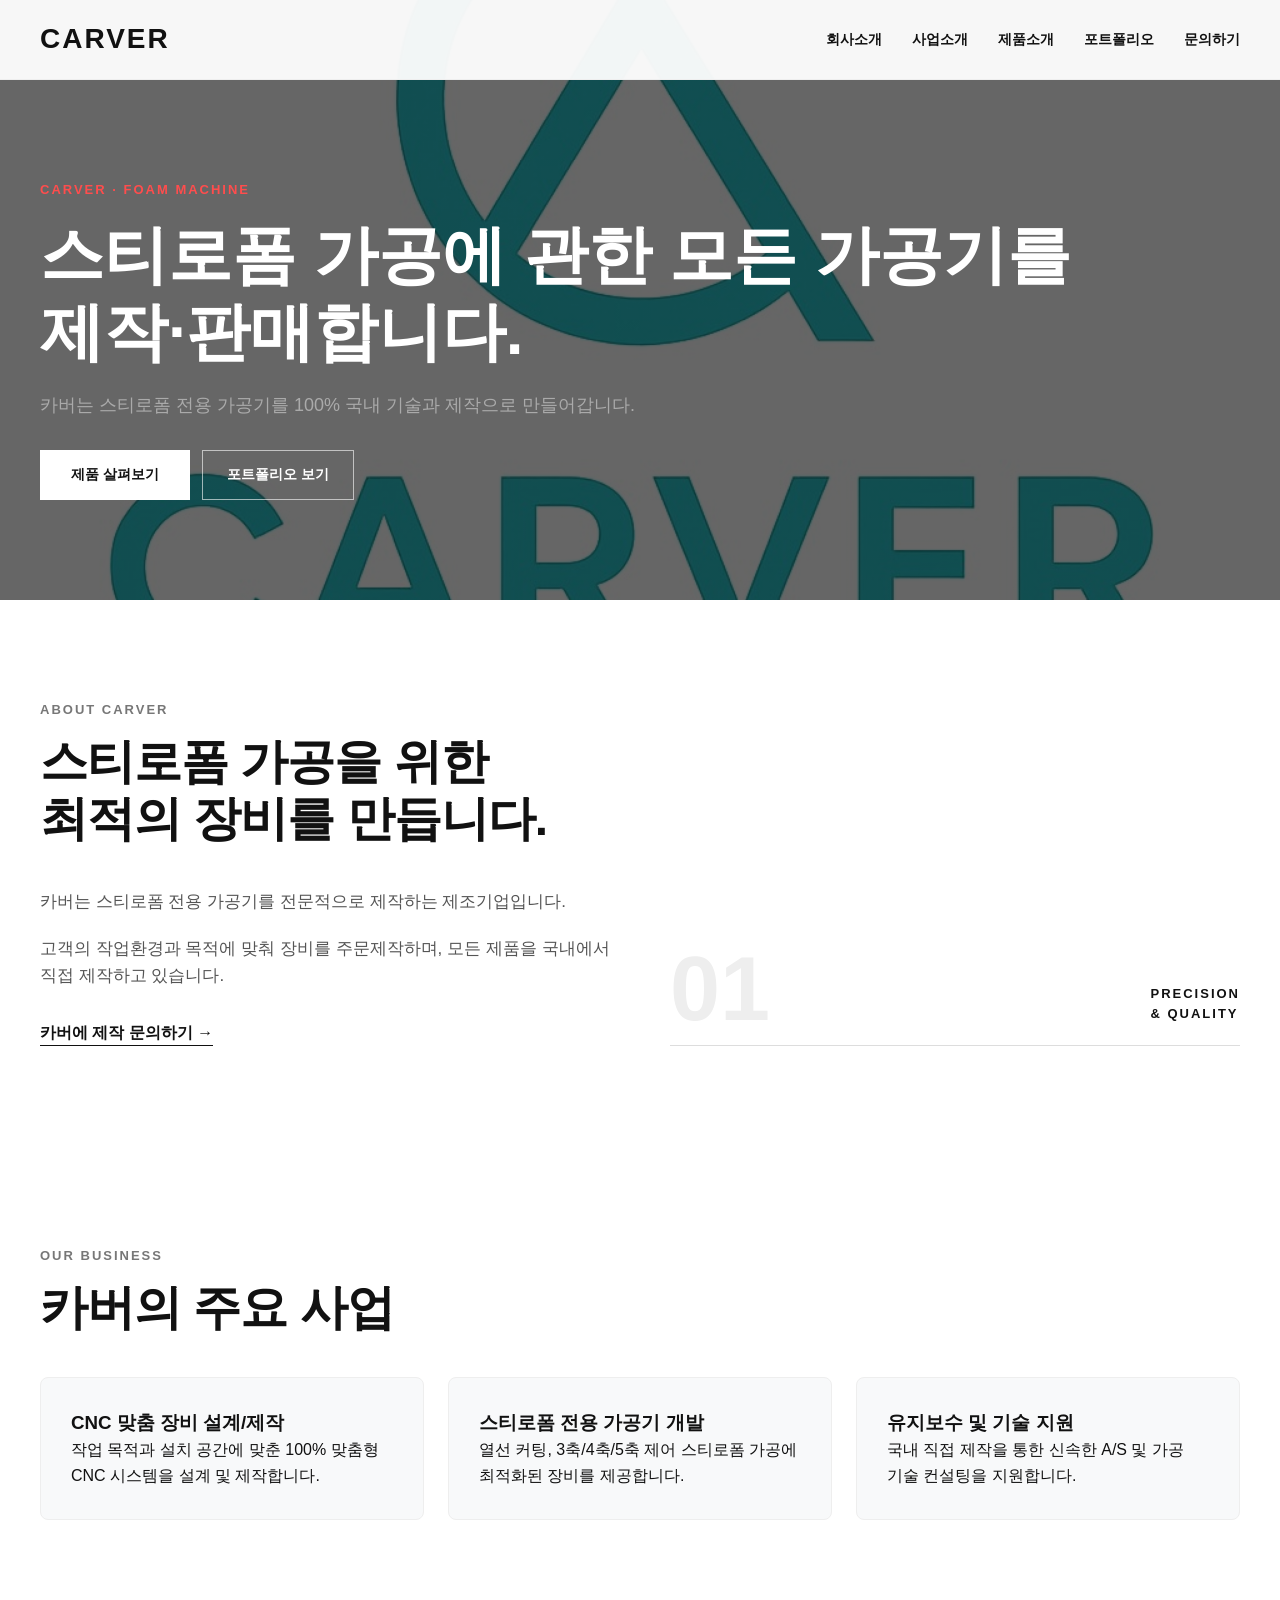
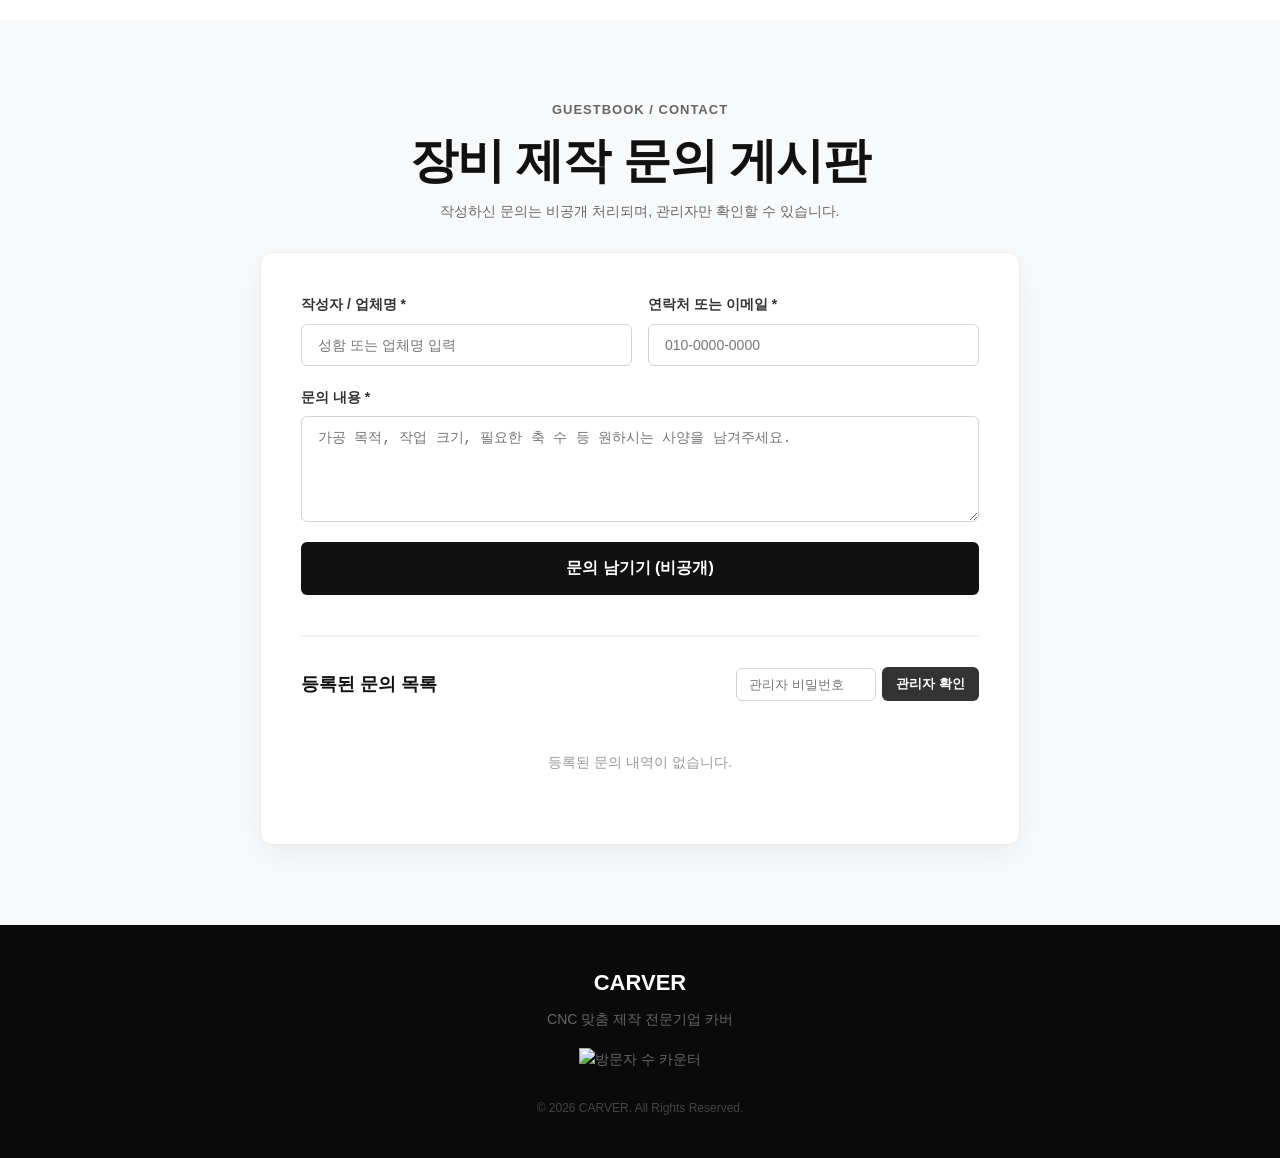
==== index.html @ 50e0c02b "Add visitor counter to footer Added a visitor counter to the footer section." ====
<!DOCTYPE html>
<html lang="ko">
<head>
    <meta charset="UTF-8">
    <meta name="viewport" content="width=device-width, initial-scale=1.0">
    <title>카버 | CNC 맞춤기계 제작 전문기업</title>
    <meta name="description" content="카버는 정밀 CNC 가공과 맞춤 제작을 전문으로 하는 기업입니다.">
    <link rel="stylesheet" href="css/style.css">
    <style>
        /* 추가 반응형 및 커스텀 스타일 */
        .service-grid {
            display: grid;
            grid-template-columns: repeat(3, 1fr);
            gap: 24px;
        }
        .service-card {
            background: #f8f9fa;
            padding: 30px;
            border-radius: 8px;
            border: 1px solid #eee;
        }
        .hero {
            background-image: linear-gradient(rgba(0,0,0,0.6), rgba(0,0,0,0.6)), url('images/hero.jpg');
            background-size: cover;
            background-position: center;
        }

        /* 문의 게시판 및 모바일 전용 반응형 스타일 */
        .contact-section-custom {
            background-color: #f8f9fa !important;
            padding: 80px 20px !important;
        }
        .contact-card {
            max-width: 760px !important;
            margin: 0 auto !important;
            background: #ffffff !important;
            border-radius: 12px !important;
            padding: 40px !important;
            box-shadow: 0 10px 30px rgba(0, 0, 0, 0.05) !important;
            border: 1px solid #e9ecef !important;
            box-sizing: border-box !important;
        }
        .form-row {
            display: flex !important;
            gap: 16px !important;
            margin-bottom: 20px !important;
        }
        .form-col {
            flex: 1 !important;
            display: flex !important;
            flex-direction: column !important;
        }
        .form-col-full {
            margin-bottom: 20px !important;
            display: flex !important;
            flex-direction: column !important;
        }
        .form-label-custom {
            font-size: 14px !important;
            font-weight: 600 !important;
            color: #333 !important;
            margin-bottom: 8px !important;
            display: block !important;
            text-align: left !important;
        }
        .input-custom, .textarea-custom {
            width: 100% !important;
            padding: 12px 16px !important;
            border: 1px solid #ced4da !important;
            border-radius: 6px !important;
            font-size: 14px !important;
            box-sizing: border-box !important;
            outline: none !important;
            transition: border-color 0.2s, box-shadow 0.2s !important;
            background-color: #fff !important;
            color: #333 !important;
            -webkit-appearance: none;
        }
        .input-custom:focus, .textarea-custom:focus {
            border-color: #111 !important;
            box-shadow: 0 0 0 3px rgba(0,0,0,0.05) !important;
        }
        .btn-submit-custom {
            width: 100% !important;
            padding: 16px !important;
            background-color: #111111 !important;
            color: #ffffff !important;
            border: none !important;
            border-radius: 6px !important;
            font-size: 16px !important;
            font-weight: 700 !important;
            cursor: pointer !important;
            transition: background-color 0.2s !important;
        }
        .btn-submit-custom:hover {
            background-color: #ff4d4d !important;
        }
        .memo-divider {
            margin: 40px 0 30px 0 !important;
            border: 0 !important;
            border-top: 2px solid #f1f3f5 !important;
        }
        .admin-header-custom {
            display: flex !important;
            justify-content: space-between !important;
            align-items: center !important;
            margin-bottom: 20px !important;
            flex-wrap: wrap !important;
            gap: 12px !important;
        }
        .admin-header-custom h3 {
            margin: 0 !important;
            font-size: 18px !important;
            font-weight: 700 !important;
            color: #111 !important;
        }

        /* 📱 모바일 디바이스(768px 이하) 대응 스타일 */
        @media (max-width: 768px) {
            .menu-button {
                display: block !important;
                background: none;
                border: none;
                font-size: 24px;
                cursor: pointer;
            }
            .nav {
                display: none;
                position: absolute;
                top: 80px;
                left: 0;
                width: 100%;
                background: #fff;
                flex-direction: column;
                padding: 20px;
                box-shadow: 0 10px 10px rgba(0,0,0,0.05);
                border-top: 1px solid #eee;
            }
            .nav.active {
                display: flex !important;
            }
            .service-grid {
                grid-template-columns: 1fr;
            }
            .contact-section-custom {
                padding: 50px 15px !important;
            }
            .contact-card {
                padding: 24px 16px !important;
                border-radius: 10px !important;
            }
            .form-row {
                flex-direction: column !important;
                gap: 16px !important;
                margin-bottom: 16px !important;
            }
            .admin-header-custom {
                flex-direction: column !important;
                align-items: flex-start !important;
            }
            .admin-header-custom #adminAuthArea {
                width: 100% !important;
                justify-content: space-between !important;
            }
            .admin-header-custom #adminAuthArea input {
                flex: 1 !important;
            }
            .section-title h2 {
                font-size: 26px !important;
            }
        }
    </style>
</head>
<body>

    <!-- HEADER -->
    <header class="header">
        <div class="container header-inner">
            <a href="index.html" class="logo">CARVER</a>
            <nav class="nav" id="mainNav">
                <a href="index.html#about">회사소개</a>
                <a href="index.html#service">사업소개</a>
                <a href="product.html">제품소개</a>
                <a href="portfolio.html">포트폴리오</a>
                <a href="index.html#contact">문의하기</a>
            </nav>
            <button type="button" class="menu-button" id="menuToggle" aria-label="메뉴 열기">☰</button>
        </div>
    </header>

    <main>
        <!-- HERO -->
        <section class="hero">
            <div class="container hero-content">
                <p class="hero-label">CARVER · FOAM MACHINE</p>
                <h1>스티로폼 가공에 관한 모든 가공기를<br>제작·판매합니다.</h1>
                <p class="hero-description">카버는 스티로폼 전용 가공기를 100% 국내 기술과 제작으로 만들어갑니다.</p>
                <div class="hero-buttons">
                    <a href="product.html" class="button button-white">제품 살펴보기</a>
                    <a href="portfolio.html" class="button button-outline">포트폴리오 보기</a>
                </div>
            </div>
        </section>

        <!-- 1. 회사소개 (ABOUT) -->
        <section id="about" class="section about">
            <div class="container">
                <div class="section-title">
                    <p class="section-label">ABOUT CARVER</p>
                    <h2>스티로폼 가공을 위한<br>최적의 장비를 만듭니다.</h2>
                </div>
                <div class="about-content">
                    <div class="about-text">
                        <p>카버는 스티로폼 전용 가공기를 전문적으로 제작하는 제조기업입니다.</p>
                        <p>고객의 작업환경과 목적에 맞춰 장비를 주문제작하며, 모든 제품을 국내에서 직접 제작하고 있습니다.</p>
                        <a href="#contact" class="text-link">카버에 제작 문의하기 →</a>
                    </div>
                    <div class="about-number">
                        <strong>01</strong>
                        <span>PRECISION<br>& QUALITY</span>
                    </div>
                </div>
            </div>
        </section>

        <!-- 2. 사업소개 (SERVICE) -->
        <section id="service" class="section service">
            <div class="container">
                <div class="section-title">
                    <p class="section-label">OUR BUSINESS</p>
                    <h2>카버의 주요 사업</h2>
                </div>
                <div class="service-grid">
                    <div class="service-card">
                        <h3>CNC 맞춤 장비 설계/제작</h3>
                        <p>작업 목적과 설치 공간에 맞춘 100% 맞춤형 CNC 시스템을 설계 및 제작합니다.</p>
                    </div>
                    <div class="service-card">
                        <h3>스티로폼 전용 가공기 개발</h3>
                        <p>열선 커팅, 3축/4축/5축 제어 스티로폼 가공에 최적화된 장비를 제공합니다.</p>
                    </div>
                    <div class="service-card">
                        <h3>유지보수 및 기술 지원</h3>
                        <p>국내 직접 제작을 통한 신속한 A/S 및 가공 기술 컨설팅을 지원합니다.</p>
                    </div>
                </div>
            </div>
        </section>

        <!-- CONTACT -->
        <section id="contact" class="contact-section-custom">
            <div class="container">
                <div class="section-title" style="text-align: center; margin-bottom: 30px;">
                    <p class="section-label" style="color: #666666 !important; font-weight: 700; letter-spacing: 1px;">GUESTBOOK / CONTACT</p>
                    <h2 style="font-weight: bold; margin-top: 8px;">장비 제작 문의 게시판</h2>
                    <p style="margin-top: 10px; color: #666; font-size: 14px;">작성하신 문의는 비공개 처리되며, 관리자만 확인할 수 있습니다.</p>
                </div>

                <div class="contact-card">
                    <!-- 문의 작성 폼 -->
                    <form id="memoForm">
                        <div class="form-row">
                            <div class="form-col">
                                <label for="writer" class="form-label-custom">작성자 / 업체명 *</label>
                                <input type="text" id="writer" class="input-custom" placeholder="성함 또는 업체명 입력" required>
                            </div>
                            <div class="form-col">
                                <label for="contactInfo" class="form-label-custom">연락처 또는 이메일 *</label>
                                <input type="text" id="contactInfo" class="input-custom" placeholder="010-0000-0000" required>
                            </div>
                        </div>

                        <div class="form-col-full">
                            <label for="memoContent" class="form-label-custom">문의 내용 *</label>
                            <textarea id="memoContent" class="textarea-custom" rows="5" placeholder="가공 목적, 작업 크기, 필요한 축 수 등 원하시는 사양을 남겨주세요." required></textarea>
                        </div>

                        <button type="submit" class="btn-submit-custom">문의 남기기 (비공개)</button>
                    </form>

                    <hr class="memo-divider">

                    <!-- 문의 목록 및 관리자 인증 영역 -->
                    <div class="memo-list-wrapper">
                        <div class="admin-header-custom">
                            <h3>등록된 문의 목록</h3>
                            <div id="adminAuthArea" style="display: flex; gap: 6px; align-items: center;">
                                <input type="password" id="adminPwInput" class="input-custom" placeholder="관리자 비밀번호" style="width: 140px !important; padding: 8px 12px !important; font-size: 13px !important;">
                                <button type="button" onclick="checkAdmin()" style="padding: 8px 14px; font-size: 13px; font-weight: 600; cursor: pointer; background: #333; color: #fff; border: none; border-radius: 6px; white-space: nowrap;">관리자 확인</button>
                            </div>
                        </div>

                        <div id="memoList">
                            <!-- 비공개 글 목록 들어가는 곳 -->
                        </div>
                    </div>
                </div>
            </div>
        </section>
    </main>

    <!-- FOOTER -->
    <footer class="footer">
        <div class="container">
            <div class="footer-logo">CARVER</div>
            <p>CNC 맞춤 제작 전문기업 카버</p>

            <!-- 📊 방문자 수 카운터 추가 영역 -->
            <div style="margin: 18px 0 12px; display: inline-flex; align-items: center; justify-content: center;">
                <img src="https://hits.seeyoufarm.com/api/count/incr/badge.svg?url=https%3A%2F%2Fyour-domain.com&count_bg=%23ff4d4d&title_bg=%23222222&icon=&icon_color=%23E7E7E7&title=VISITORS&edge_flat=true" alt="방문자 수 카운터" style="vertical-align: middle;">
            </div>

            <p class="copyright">© 2026 CARVER. All Rights Reserved.</p>
        </div>
    </footer>

    <!-- 자바스크립트 -->
    <script>
        document.addEventListener('DOMContentLoaded', function () {
            // 모바일 메뉴 토글
            const menuToggle = document.getElementById('menuToggle');
            const mainNav = document.getElementById('mainNav');
            
            if (menuToggle && mainNav) {
                menuToggle.addEventListener('click', function() {
                    mainNav.classList.toggle('active');
                });
            }

            // 비공개 메모장 스크립트
            const ADMIN_PASSWORD = "carver1234";
            let isAdmin = false;

            const memoForm = document.getElementById('memoForm');
            const memoList = document.getElementById('memoList');

            window.checkAdmin = function() {
                const inputPw = document.getElementById('adminPwInput').value;
                if (inputPw === ADMIN_PASSWORD) {
                    isAdmin = true;
                    alert('관리자로 인증되었습니다. 비공개 문의 내용을 확인하실 수 있습니다.');
                    document.getElementById('adminAuthArea').innerHTML = '<span style="color:#e63946; font-weight:bold; font-size:13px; background:#ffe3e3; padding:6px 12px; border-radius:20px;">● 관리자 로그인 중</span>';
                    loadMemos();
                } else {
                    alert('비밀번호가 일치하지 않습니다.');
                }
            };

            function loadMemos() {
                const memos = JSON.parse(localStorage.getItem('carverMemos')) || [];
                memoList.innerHTML = '';

                if (memos.length === 0) {
                    memoList.innerHTML = '<p style="text-align:center; color:#999; padding:30px 0; font-size:14px;">등록된 문의 내역이 없습니다.</p>';
                    return;
                }

                memos.forEach((memo, index) => {
                    const memoItem = document.createElement('div');
                    memoItem.style.cssText = "background: #f8f9fa; border: 1px solid #e9ecef; border-radius: 8px; padding: 16px; margin-bottom: 12px; position: relative; text-align: left;";

                    if (isAdmin) {
                        memoItem.innerHTML = `
                            <div style="display: flex; justify-content: space-between; align-items: center; margin-bottom: 8px;">
                                <strong style="font-size: 15px; color: #111;">${escapeHtml(memo.writer)}</strong>
                                <span style="font-size: 11px; color: #888;">${memo.date}</span>
                            </div>
                            <div style="font-size: 13px; color: #e63946; font-weight: 600; margin-bottom: 8px;">연락처/메일: ${escapeHtml(memo.contactInfo)}</div>
                            <div style="font-size: 14px; color: #333; line-height: 1.5; white-space: pre-line; background: #fff; padding: 10px; border-radius: 6px; border: 1px solid #eee;">${escapeHtml(memo.content)}</div>
                            <button onclick="deleteMemo(${index})" style="position: absolute; top: 14px; right: 14px; background: none; border: none; color: #aaa; font-size: 12px; cursor: pointer; text-decoration: underline;">삭제</button>
                        `;
                    } else {
                        memoItem.innerHTML = `
                            <div style="display: flex; justify-content: space-between; align-items: center;">
                                <strong style="font-size: 14px; color: #333;">${maskName(memo.writer)}</strong>
                                <span style="font-size: 11px; color: #aaa;">${memo.date}</span>
                            </div>
                            <div style="font-size: 13px; color: #888; margin-top: 6px;">
                                🔒 비공개 문의글입니다. (관리자만 내용 확인 가능)
                            </div>
                        `;
                    }
                    memoList.appendChild(memoItem);
                });
            }

            memoForm.addEventListener('submit', function (e) {
                e.preventDefault();

                const writer = document.getElementById('writer').value;
                const contactInfo = document.getElementById('contactInfo').value;
                const content = document.getElementById('memoContent').value;
                const date = new Date().toLocaleDateString('ko-KR', {
                    year: 'numeric',
                    month: '2-digit',
                    day: '2-digit',
                    hour: '2-digit',
                    minute: '2-digit'
                });

                const memos = JSON.parse(localStorage.getItem('carverMemos')) || [];
                memos.unshift({ writer, contactInfo, content, date });
                localStorage.setItem('carverMemos', JSON.stringify(memos));

                alert('문의가 접수되었습니다. 관리자 확인 후 빠른 시일 내에 연락드리겠습니다.');
                memoForm.reset();
                loadMemos();
            });

            window.deleteMemo = function (index) {
                if (confirm('이 문의글을 삭제하시겠습니까?')) {
                    const memos = JSON.parse(localStorage.getItem('carverMemos')) || [];
                    memos.splice(index, 1);
                    localStorage.setItem('carverMemos', JSON.stringify(memos));
                    loadMemos();
                }
            };

            function maskName(name) {
                if (name.length <= 1) return name;
                if (name.length === 2) return name[0] + '*';
                return name[0] + '*'.repeat(name.length - 2) + name[name.length - 1];
            }

            function escapeHtml(str) {
                return str.replace(/&/g, "&amp;").replace(/</g, "&lt;").replace(/>/g, "&gt;").replace(/"/g, "&quot;").replace(/'/g, "&#039;");
            }

            loadMemos();
        });
    </script>
</body>
</html>
---- css/style.css ----
/* ========================================
   RESET & COMMON
======================================== */
* {
    margin: 0;
    padding: 0;
    box-sizing: border-box;
}

html {
    scroll-behavior: smooth;
}

body {
    font-family: Arial, "Noto Sans KR", sans-serif;
    color: #111;
    background: #fff;
    line-height: 1.6;
    word-break: keep-all;
    overflow-x: hidden; /* 가로 스크롤 잘림 방지 */
}

a {
    color: inherit;
    text-decoration: none;
}

img, video, iframe {
    max-width: 100%;
    height: auto;
}

.container {
    width: min(1200px, calc(100% - 40px));
    margin: 0 auto;
}

.section {
    padding: 100px 0;
}

.section-label {
    margin-bottom: 12px;
    color: #777;
    font-size: 13px;
    font-weight: 700;
    letter-spacing: 2px;
}

.section-title {
    margin-bottom: 40px;
}

.section-title h2 {
    font-size: clamp(28px, 4vw, 48px);
    line-height: 1.2;
    letter-spacing: -1px;
}

/* BUTTONS */
.button {
    display: inline-flex;
    align-items: center;
    justify-content: center;
    min-width: 150px;
    height: 50px;
    padding: 0 24px;
    font-size: 14px;
    font-weight: 700;
    transition: 0.3s;
}

.button-white { color: #111; background: #fff; }
.button-white:hover { background: #ddd; }
.button-outline { color: #fff; border: 1px solid rgba(255, 255, 255, 0.6); }
.button-outline:hover { color: #111; background: #fff; }
.button-dark { color: #fff; background: #111; }
.button-dark:hover { background: #333; }

/* HEADER */
.header {
    position: fixed;
    top: 0;
    left: 0;
    width: 100%;
    height: 80px;
    z-index: 100;
    background: rgba(255, 255, 255, 0.95);
    border-bottom: 1px solid #eee;
}

.header-inner {
    height: 100%;
    display: flex;
    align-items: center;
    justify-content: space-between;
}

.logo {
    font-size: 28px;
    font-weight: 800;
    letter-spacing: 2px;
}

.nav {
    display: flex;
    gap: 30px;
}

.nav a {
    font-size: 14px;
    font-weight: 600;
}

.menu-button { display: none; }

/* HERO */
.hero {
    min-height: 600px;
    padding-top: 80px;
    display: flex;
    align-items: center;
    color: #fff;
    background: #111;
}

.hero-label { margin-bottom: 16px; font-size: 13px; font-weight: 700; letter-spacing: 2px; color: #ff4d4d; }
.hero h1 { margin-bottom: 20px; font-size: clamp(30px, 5vw, 64px); line-height: 1.2; }
.hero-description { margin-bottom: 30px; color: #aaa; font-size: 18px; }
.hero-buttons { display: flex; gap: 12px; flex-wrap: wrap; }

/* ABOUT */
.about-content {
    display: grid;
    grid-template-columns: 1fr 1fr;
    gap: 60px;
}

.about-text p { margin-bottom: 20px; color: #555; font-size: 17px; }
.text-link { display: inline-block; font-weight: 700; border-bottom: 1px solid #111; margin-top: 10px; }
.about-number { display: flex; align-items: flex-end; justify-content: space-between; border-bottom: 1px solid #ddd; padding-bottom: 20px; }
.about-number strong { font-size: 90px; line-height: 0.8; color: #eee; }
.about-number span { font-size: 13px; font-weight: 700; letter-spacing: 2px; }

/* PRODUCT SECTION (가로형 카드 방식) */
.product { background: #f8f9fa; }
.product-grid { display: flex; flex-direction: column; gap: 32px; }

.product-card {
    background: #fff;
    border: 1px solid #e5e7eb;
    border-radius: 12px;
    padding: 32px;
    display: flex;
    align-items: center;
    justify-content: space-between;
    gap: 32px;
}

.product-card-info { flex: 1; }
.product-card-label { font-size: 12px; font-weight: 700; color: #ff4d4d; margin-bottom: 8px; display: block; }
.product-card-info h3 { font-size: 24px; margin-bottom: 12px; }
.product-card-info p { color: #666; margin-bottom: 20px; font-size: 15px; }

.product-card-specs { list-style: none; display: flex; flex-direction: column; gap: 6px; font-size: 14px; }
.product-card-specs span { color: #888; margin-right: 10px; font-weight: 600; }

.product .product-card-image {
    flex: 0 0 320px;
    width: 320px;
    height: 320px;
    border-radius: 12px;
    overflow: hidden;
    background-color: #f8f9fa;
    border: 1px solid #eee;
    display: flex;
    align-items: center;
    justify-content: center;
}

.product .product-card-image img {
    width: 100%;
    height: 100%;
    object-fit: contain;
    padding: 12px;
    display: block;
}

/* PORTFOLIO SECTION */
.portfolio-grid {
    display: grid;
    grid-template-columns: repeat(auto-fill, minmax(280px, 1fr));
    gap: 24px;
    margin-top: 32px;
}

.portfolio-card, .portfolio-item {
    background-color: #fff;
    border: 1px solid #eee;
    border-radius: 12px;
    overflow: hidden;
    position: relative;
}

.portfolio-visual, .portfolio-image {
    width: 100%;
    height: 240px;
    background-color: #f8f9fa;
    display: flex;
    align-items: center;
    justify-content: center;
    position: relative;
}

.portfolio-visual img, .portfolio-image img {
    width: 100%;
    height: 100%;
    object-fit: contain;
    padding: 8px;
    display: block;
}

/* CONTACT & FOOTER */
.contact { background: #111; color: #fff; padding: 80px 0; }
.contact-inner { display: flex; justify-content: space-between; align-items: center; gap: 20px; }
.contact h2 { font-size: 32px; margin-bottom: 8px; }
.contact p { color: #aaa; }

.footer { background: #0a0a0a; color: #666; padding: 40px 0; text-align: center; font-size: 14px; }
.footer-logo { font-size: 22px; font-weight: 800; color: #fff; margin-bottom: 8px; }
.copyright { margin-top: 16px; color: #444; font-size: 12px; }

/* ==========================================
   📱 모바일 디바이스(768px 이하) 전용 반응형 CSS
   ========================================== */
@media (max-width: 768px) {
    .section {
        padding: 50px 0;
    }
    .container {
        width: calc(100% - 32px);
    }

    /* 1. 네비게이션 메뉴 자동 조절 */
    .nav {
        gap: 12px;
    }
    .nav a {
        font-size: 12px;
    }

    /* 2. ABOUT 영역 1열 변환 */
    .about-content {
        grid-template-columns: 1fr;
        gap: 30px;
    }

    /* 3. 제품 카드 모바일 세로 배치 (잘림 현상 핵심 해결) */
    .product-card {
        flex-direction: column-reverse;
        padding: 20px;
        gap: 20px;
    }
    .product .product-card-image {
        flex: none;
        width: 100% !important;
        height: 240px !important;
    }

    /* 4. 포트폴리오 그리드 모바일 대응 */
    .portfolio-grid {
        grid-template-columns: 1fr;
        gap: 20px;
    }

    /* 5. CONTACT 영역 모바일 정렬 */
    .contact-inner {
        flex-direction: column;
        text-align: center;
    }
    
    /* 6. 줄바꿈 보정 */
    .pc-only {
        display: none;
    }
}
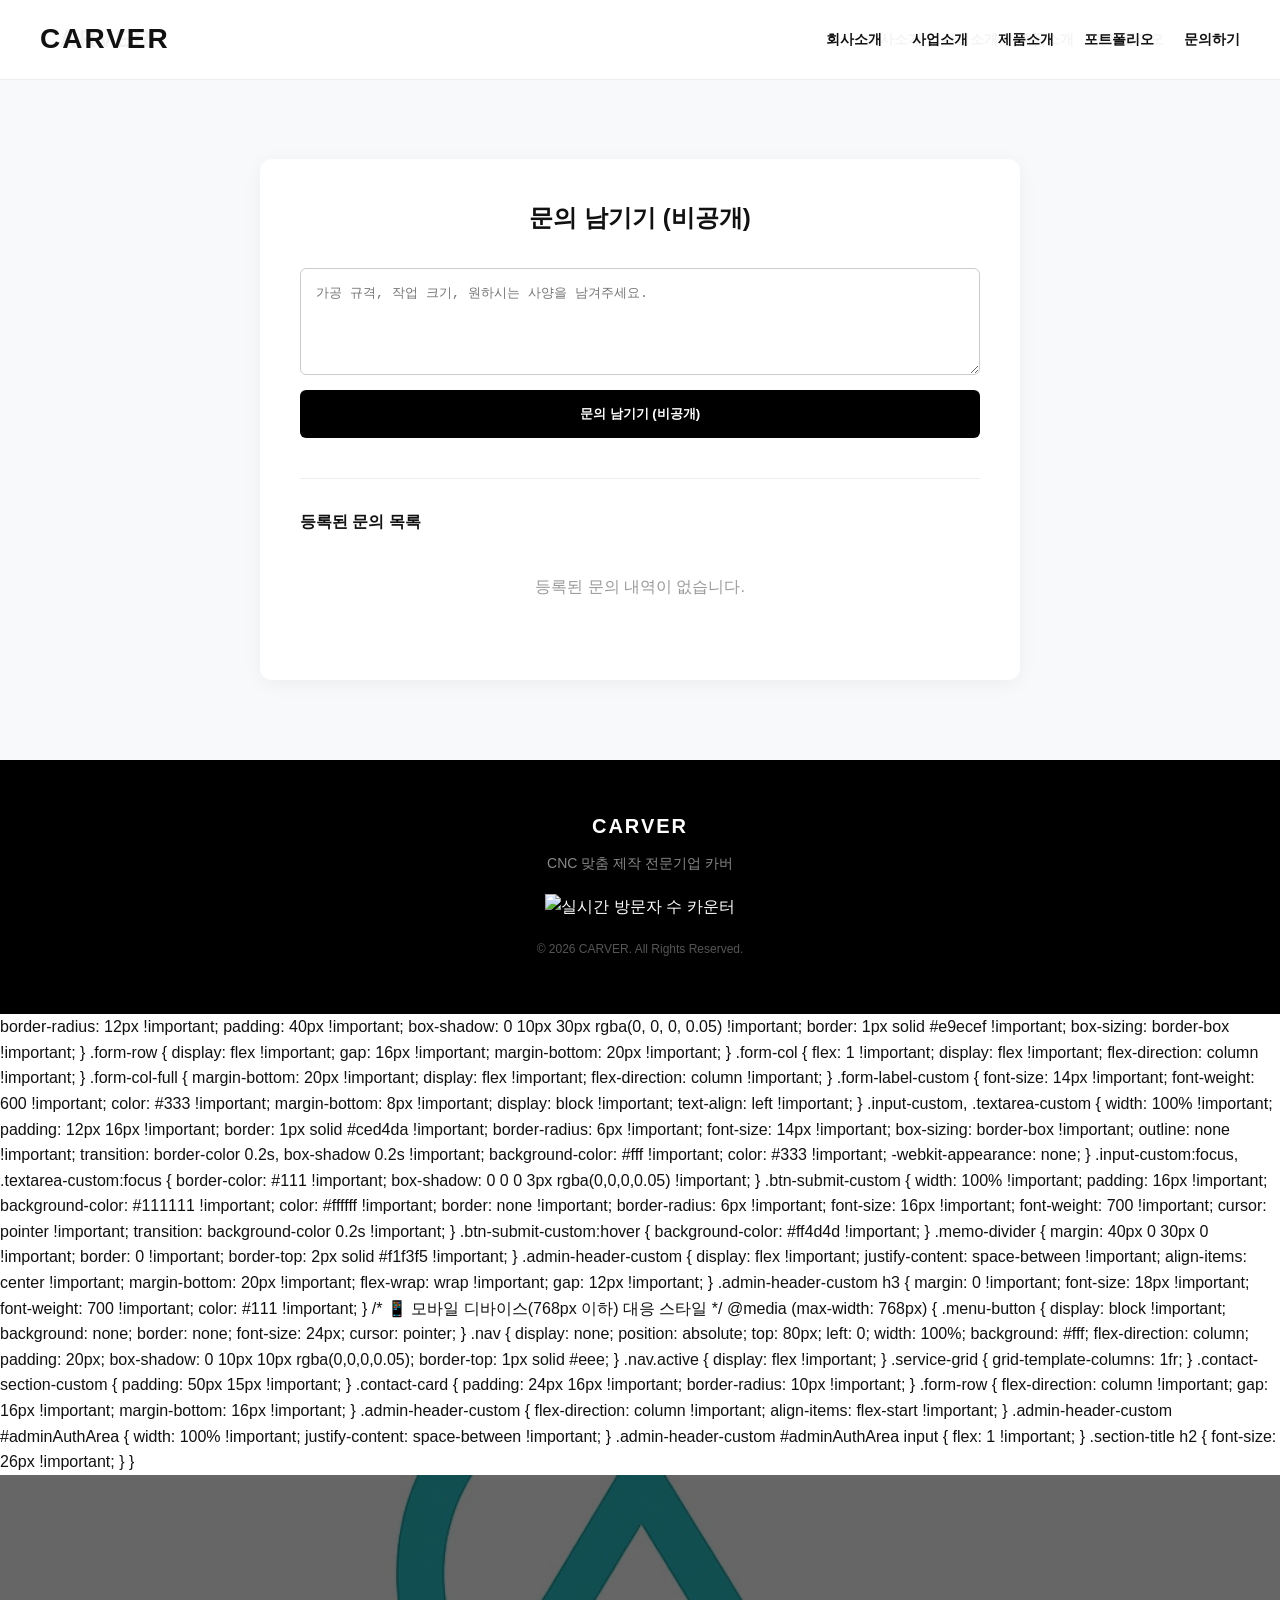
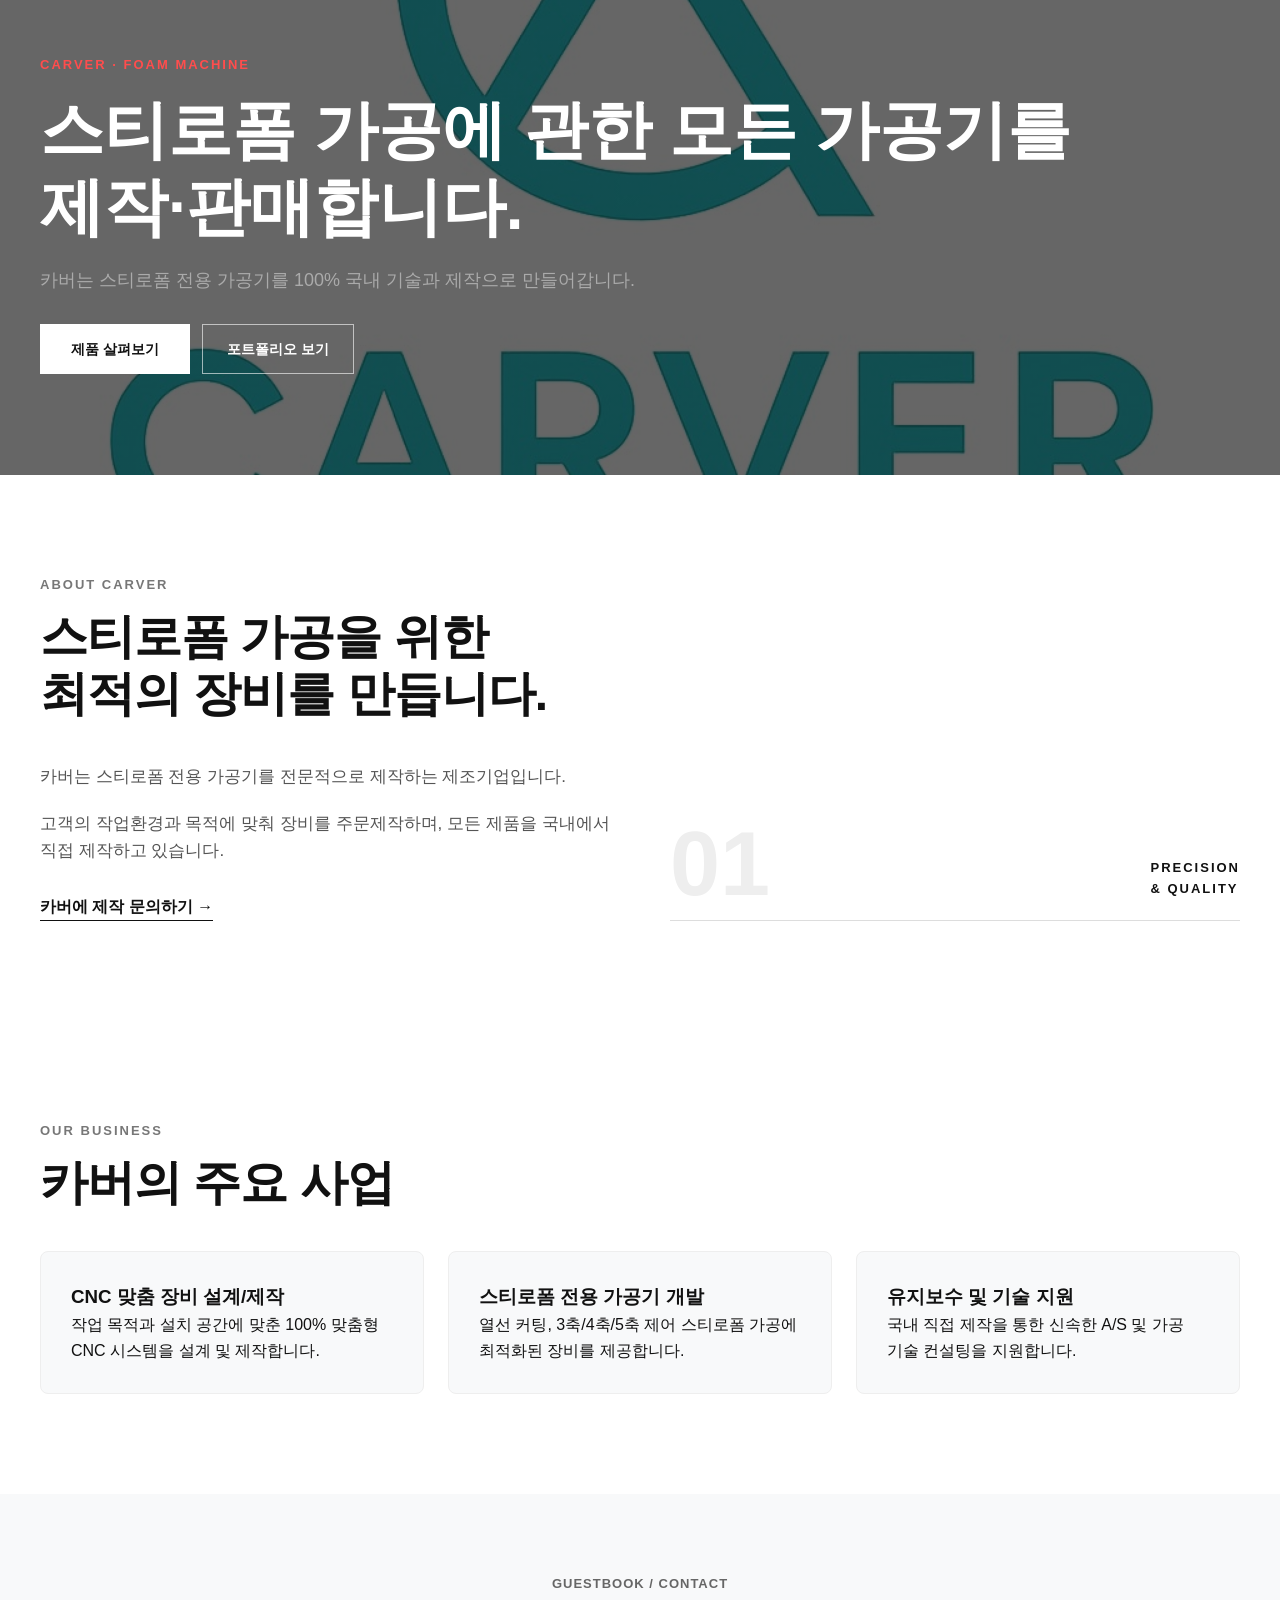
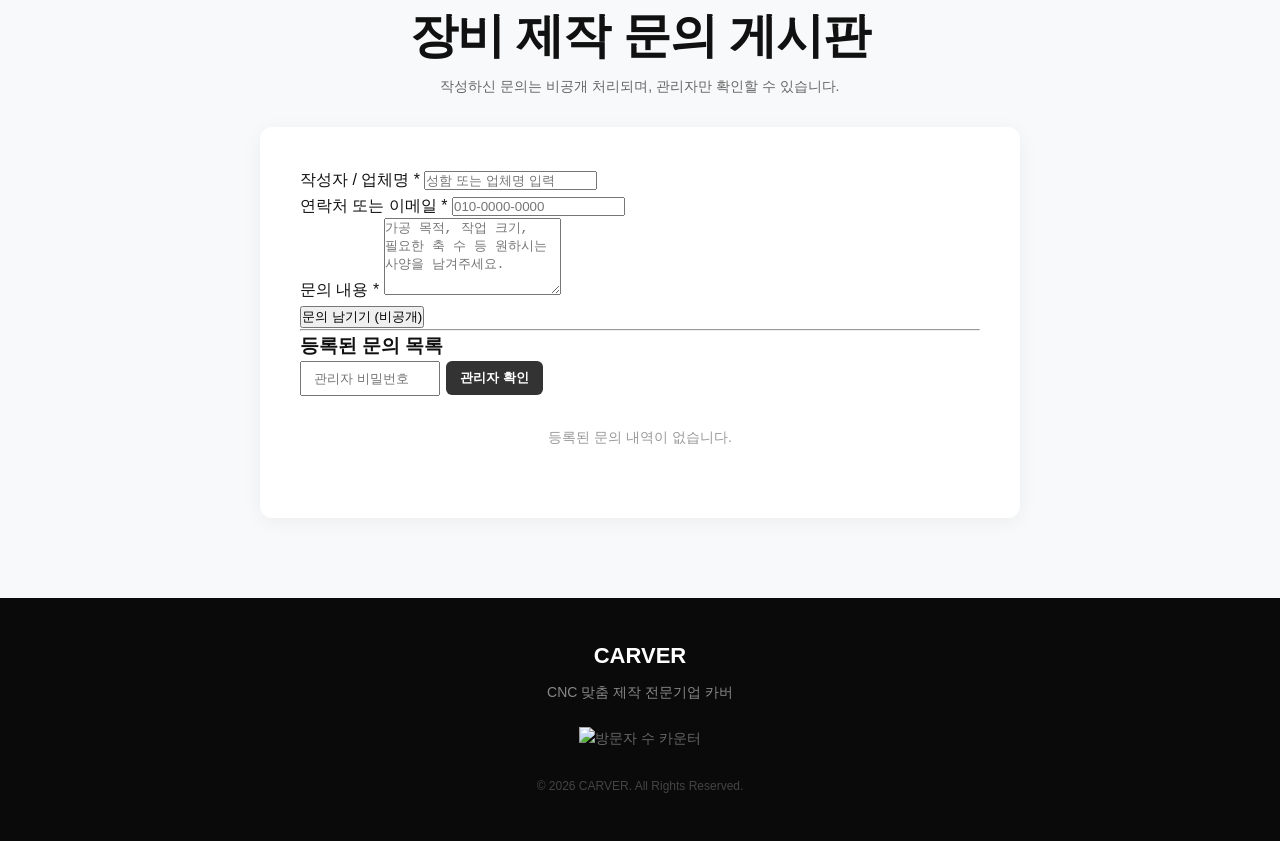
==== commit 0640f135: "Enhance contact card and footer styles Updated styling for contact card and footer sections." ====
--- a/index.html
+++ b/index.html
@@ -34,7 +34,81 @@
             max-width: 760px !important;
             margin: 0 auto !important;
             background: #ffffff !important;
+            padding: 40px !important;
             border-radius: 12px !important;
+            box-shadow: 0 4px 20px rgba(0, 0, 0, 0.05) !important;
+        }
+
+        /* 푸터 스타일 */
+        footer {
+            background-color: #000000;
+            color: #ffffff;
+            text-align: center;
+            padding: 50px 20px;
+        }
+        footer h3 {
+            margin: 0 0 10px 0;
+            font-size: 20px;
+            letter-spacing: 2px;
+        }
+        footer p {
+            margin: 5px 0;
+            color: #888888;
+            font-size: 14px;
+        }
+        .counter-box {
+            margin: 20px 0;
+            display: flex;
+            justify-content: center;
+            align-items: center;
+        }
+    </style>
+</head>
+<body>
+
+    <!-- 헤더 영역 -->
+    <header style="display: flex; justify-content: space-between; align-items: center; padding: 20px 40px; border-bottom: 1px solid #eee;">
+        <h1 style="margin: 0; font-size: 24px; letter-spacing: 2px;">CARVER</h1>
+        <nav style="display: flex; gap: 20px; font-weight: bold; font-size: 14px;">
+            <a href="#about" style="text-decoration: none; color: #333;">회사소개</a>
+            <a href="#business" style="text-decoration: none; color: #333;">사업소개</a>
+            <a href="#products" style="text-decoration: none; color: #333;">제품소개</a>
+            <a href="#portfolio" style="text-decoration: none; color: #333;">포트폴리오</a>
+            <a href="#contact" style="text-decoration: none; color: #333;">문의하기</a>
+        </nav>
+    </header>
+
+    <!-- 문의하기 섹션 예시 -->
+    <section id="contact" class="contact-section-custom">
+        <div class="contact-card">
+            <h2 style="text-align: center; margin-bottom: 30px;">문의 남기기 (비공개)</h2>
+            <form style="display: flex; flex-direction: column; gap: 15px;">
+                <textarea rows="5" placeholder="가공 규격, 작업 크기, 원하시는 사양을 남겨주세요." style="width: 100%; padding: 15px; border: 1px solid #ccc; border-radius: 6px; box-sizing: border-box;"></textarea>
+                <button type="button" style="background: #000; color: #fff; padding: 15px; border: none; border-radius: 6px; font-weight: bold; cursor: pointer;">문의 남기기 (비공개)</button>
+            </form>
+
+            <div style="margin-top: 40px; border-top: 1px solid #eee; padding-top: 30px;">
+                <h3 style="font-size: 16px; margin-bottom: 15px;">등록된 문의 목록</h3>
+                <p style="text-align: center; color: #999; margin: 40px 0;">등록된 문의 내역이 없습니다.</p>
+            </div>
+        </div>
+    </section>
+
+    <!-- 푸터 영역 (방문자 카운터 적용 완료) -->
+    <footer>
+        <h3>CARVER</h3>
+        <p>CNC 맞춤 제작 전문기업 카버</p>
+
+        <!-- 실시간 동작하는 방문자 수 카운터 뱃지 -->
+        <div class="counter-box">
+            <img src="https://hits.seeyoufarm.com/api/count/incr/badge.svg?url=https%3A%2F%2Fcarvercp.com&count_bg=%23333333&title_bg=%23555555&icon=&icon_color=%23E7E7E7&title=VISITORS&edge_flat=false" alt="실시간 방문자 수 카운터">
+        </div>
+
+        <p style="color: #555555; font-size: 12px; margin-top: 15px;">© 2026 CARVER. All Rights Reserved.</p>
+    </footer>
+
+</body>
+</html>            border-radius: 12px !important;
             padding: 40px !important;
             box-shadow: 0 10px 30px rgba(0, 0, 0, 0.05) !important;
             border: 1px solid #e9ecef !important;
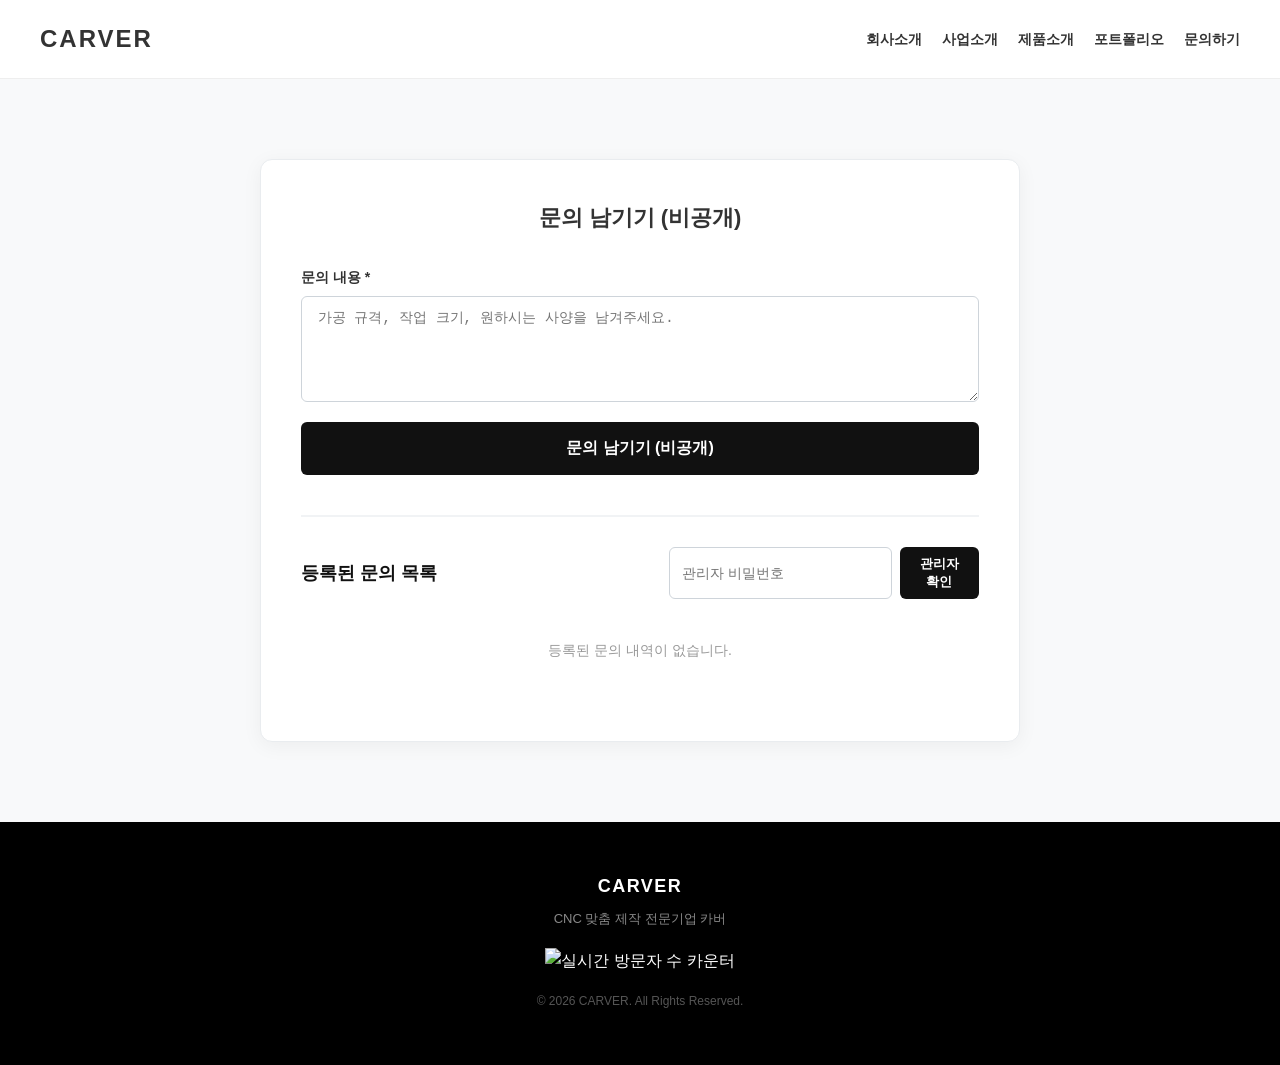
==== commit c50de197: "Update index.html" ====
--- a/index.html
+++ b/index.html
@@ -7,6 +7,14 @@
     <meta name="description" content="카버는 정밀 CNC 가공과 맞춤 제작을 전문으로 하는 기업입니다.">
     <link rel="stylesheet" href="css/style.css">
     <style>
+        /* 기본 레이아웃 */
+        body {
+            margin: 0;
+            padding: 0;
+            font-family: -apple-system, BlinkMacSystemFont, "Segoe UI", Roboto, "Helvetica Neue", Arial, sans-serif;
+            color: #333;
+        }
+
         /* 추가 반응형 및 커스텀 스타일 */
         .service-grid {
             display: grid;
@@ -37,6 +45,94 @@
             padding: 40px !important;
             border-radius: 12px !important;
             box-shadow: 0 4px 20px rgba(0, 0, 0, 0.05) !important;
+            border: 1px solid #e9ecef !important;
+            box-sizing: border-box !important;
+        }
+
+        .form-row {
+            display: flex !important;
+            gap: 16px !important;
+            margin-bottom: 20px !important;
+        }
+        .form-col {
+            flex: 1 !important;
+            display: flex !important;
+            flex-direction: column !important;
+        }
+        .form-col-full {
+            margin-bottom: 20px !important;
+            display: flex !important;
+            flex-direction: column !important;
+        }
+        .form-label-custom {
+            font-size: 14px !important;
+            font-weight: 600 !important;
+            color: #333 !important;
+            margin-bottom: 8px !important;
+            display: block !important;
+            text-align: left !important;
+        }
+        .input-custom, .textarea-custom {
+            width: 100% !important;
+            padding: 12px 16px !important;
+            border: 1px solid #ced4da !important;
+            border-radius: 6px !important;
+            font-size: 14px !important;
+            box-sizing: border-box !important;
+            outline: none !important;
+            transition: border-color 0.2s, box-shadow 0.2s !important;
+            background-color: #fff !important;
+            color: #333 !important;
+            -webkit-appearance: none !important;
+        }
+        .input-custom:focus, .textarea-custom:focus {
+            border-color: #111 !important;
+            box-shadow: 0 0 0 3px rgba(0,0,0,0.05) !important;
+        }
+        .btn-submit-custom {
+            width: 100% !important;
+            padding: 16px !important;
+            background-color: #111111 !important;
+            color: #ffffff !important;
+            border: none !important;
+            border-radius: 6px !important;
+            font-size: 16px !important;
+            font-weight: 700 !important;
+            cursor: pointer !important;
+            transition: background-color 0.2s !important;
+        }
+        .btn-submit-custom:hover {
+            background-color: #4f4d4d !important;
+        }
+        .memo-divider {
+            margin: 40px 0 30px 0 !important;
+            border: 0 !important;
+            border-top: 2px solid #f1f3f5 !important;
+        }
+        .admin-header-custom {
+            display: flex !important;
+            justify-content: space-between !important;
+            align-items: center !important;
+            margin-bottom: 20px !important;
+            flex-wrap: wrap !important;
+            gap: 12px !important;
+        }
+        .admin-header-custom h3 {
+            margin: 0 !important;
+            font-size: 18px !important;
+            font-weight: 700 !important;
+            color: #111 !important;
+        }
+
+        /* 모바일 디바이스(768px 이하) 대응 스타일 */
+        @media (max-width: 768px) {
+            .service-grid { grid-template-columns: 1fr; }
+            .contact-section-custom { padding: 50px 15px !important; }
+            .contact-card { padding: 24px 16px !important; border-radius: 10px !important; }
+            .form-row { flex-direction: column !important; gap: 16px !important; margin-bottom: 16px !important; }
+            .admin-header-custom { flex-direction: column !important; align-items: flex-start !important; }
+            .admin-header-custom #adminAuthArea { width: 100% !important; justify-content: space-between !important; }
+            .admin-header-custom #adminAuthArea input { flex: 1 !important; }
         }
 
         /* 푸터 스타일 */
@@ -47,17 +143,17 @@
             padding: 50px 20px;
         }
         footer h3 {
-            margin: 0 0 10px 0;
-            font-size: 20px;
-            letter-spacing: 2px;
+            margin: 0 0 8px 0;
+            font-size: 18px;
+            letter-spacing: 1.5px;
         }
         footer p {
-            margin: 5px 0;
+            margin: 4px 0;
             color: #888888;
-            font-size: 14px;
+            font-size: 13px;
         }
         .counter-box {
-            margin: 20px 0;
+            margin: 18px 0;
             display: flex;
             justify-content: center;
             align-items: center;
@@ -78,430 +174,45 @@
         </nav>
     </header>
 
-    <!-- 문의하기 섹션 예시 -->
+    <!-- 문의하기 섹션 -->
     <section id="contact" class="contact-section-custom">
         <div class="contact-card">
-            <h2 style="text-align: center; margin-bottom: 30px;">문의 남기기 (비공개)</h2>
-            <form style="display: flex; flex-direction: column; gap: 15px;">
-                <textarea rows="5" placeholder="가공 규격, 작업 크기, 원하시는 사양을 남겨주세요." style="width: 100%; padding: 15px; border: 1px solid #ccc; border-radius: 6px; box-sizing: border-box;"></textarea>
-                <button type="button" style="background: #000; color: #fff; padding: 15px; border: none; border-radius: 6px; font-weight: bold; cursor: pointer;">문의 남기기 (비공개)</button>
+            <h2 style="text-align: center; margin-bottom: 30px; font-size: 22px;">문의 남기기 (비공개)</h2>
+            
+            <form style="display: flex; flex-direction: column;">
+                <div class="form-col-full">
+                    <label class="form-label-custom">문의 내용 *</label>
+                    <textarea class="textarea-custom" rows="5" placeholder="가공 규격, 작업 크기, 원하시는 사양을 남겨주세요."></textarea>
+                </div>
+                <button type="button" class="btn-submit-custom">문의 남기기 (비공개)</button>
             </form>
 
-            <div style="margin-top: 40px; border-top: 1px solid #eee; padding-top: 30px;">
-                <h3 style="font-size: 16px; margin-bottom: 15px;">등록된 문의 목록</h3>
-                <p style="text-align: center; color: #999; margin: 40px 0;">등록된 문의 내역이 없습니다.</p>
+            <hr class="memo-divider">
+
+            <div class="admin-header-custom">
+                <h3>등록된 문의 목록</h3>
+                <div id="adminAuthArea" style="display: flex; gap: 8px;">
+                    <input type="password" class="input-custom" placeholder="관리자 비밀번호" style="width: 140px; padding: 8px 12px !important;">
+                    <button type="button" class="btn-submit-custom" style="padding: 8px 16px !important; font-size: 13px !important; width: auto !important;">관리자 확인</button>
+                </div>
             </div>
+            
+            <p style="text-align: center; color: #999; margin: 40px 0; font-size: 14px;">등록된 문의 내역이 없습니다.</p>
         </div>
     </section>
 
-    <!-- 푸터 영역 (방문자 카운터 적용 완료) -->
+    <!-- 푸터 영역 (실시간 방문자 수 카운터 적용) -->
     <footer>
         <h3>CARVER</h3>
         <p>CNC 맞춤 제작 전문기업 카버</p>
 
-        <!-- 실시간 동작하는 방문자 수 카운터 뱃지 -->
+        <!-- 실시간 방문자 카운터 뱃지 -->
         <div class="counter-box">
             <img src="https://hits.seeyoufarm.com/api/count/incr/badge.svg?url=https%3A%2F%2Fcarvercp.com&count_bg=%23333333&title_bg=%23555555&icon=&icon_color=%23E7E7E7&title=VISITORS&edge_flat=false" alt="실시간 방문자 수 카운터">
         </div>
 
-        <p style="color: #555555; font-size: 12px; margin-top: 15px;">© 2026 CARVER. All Rights Reserved.</p>
+        <p style="color: #555555; font-size: 12px; margin-top: 10px;">© 2026 CARVER. All Rights Reserved.</p>
     </footer>
 
-</body>
-</html>            border-radius: 12px !important;
-            padding: 40px !important;
-            box-shadow: 0 10px 30px rgba(0, 0, 0, 0.05) !important;
-            border: 1px solid #e9ecef !important;
-            box-sizing: border-box !important;
-        }
-        .form-row {
-            display: flex !important;
-            gap: 16px !important;
-            margin-bottom: 20px !important;
-        }
-        .form-col {
-            flex: 1 !important;
-            display: flex !important;
-            flex-direction: column !important;
-        }
-        .form-col-full {
-            margin-bottom: 20px !important;
-            display: flex !important;
-            flex-direction: column !important;
-        }
-        .form-label-custom {
-            font-size: 14px !important;
-            font-weight: 600 !important;
-            color: #333 !important;
-            margin-bottom: 8px !important;
-            display: block !important;
-            text-align: left !important;
-        }
-        .input-custom, .textarea-custom {
-            width: 100% !important;
-            padding: 12px 16px !important;
-            border: 1px solid #ced4da !important;
-            border-radius: 6px !important;
-            font-size: 14px !important;
-            box-sizing: border-box !important;
-            outline: none !important;
-            transition: border-color 0.2s, box-shadow 0.2s !important;
-            background-color: #fff !important;
-            color: #333 !important;
-            -webkit-appearance: none;
-        }
-        .input-custom:focus, .textarea-custom:focus {
-            border-color: #111 !important;
-            box-shadow: 0 0 0 3px rgba(0,0,0,0.05) !important;
-        }
-        .btn-submit-custom {
-            width: 100% !important;
-            padding: 16px !important;
-            background-color: #111111 !important;
-            color: #ffffff !important;
-            border: none !important;
-            border-radius: 6px !important;
-            font-size: 16px !important;
-            font-weight: 700 !important;
-            cursor: pointer !important;
-            transition: background-color 0.2s !important;
-        }
-        .btn-submit-custom:hover {
-            background-color: #ff4d4d !important;
-        }
-        .memo-divider {
-            margin: 40px 0 30px 0 !important;
-            border: 0 !important;
-            border-top: 2px solid #f1f3f5 !important;
-        }
-        .admin-header-custom {
-            display: flex !important;
-            justify-content: space-between !important;
-            align-items: center !important;
-            margin-bottom: 20px !important;
-            flex-wrap: wrap !important;
-            gap: 12px !important;
-        }
-        .admin-header-custom h3 {
-            margin: 0 !important;
-            font-size: 18px !important;
-            font-weight: 700 !important;
-            color: #111 !important;
-        }
-
-        /* 📱 모바일 디바이스(768px 이하) 대응 스타일 */
-        @media (max-width: 768px) {
-            .menu-button {
-                display: block !important;
-                background: none;
-                border: none;
-                font-size: 24px;
-                cursor: pointer;
-            }
-            .nav {
-                display: none;
-                position: absolute;
-                top: 80px;
-                left: 0;
-                width: 100%;
-                background: #fff;
-                flex-direction: column;
-                padding: 20px;
-                box-shadow: 0 10px 10px rgba(0,0,0,0.05);
-                border-top: 1px solid #eee;
-            }
-            .nav.active {
-                display: flex !important;
-            }
-            .service-grid {
-                grid-template-columns: 1fr;
-            }
-            .contact-section-custom {
-                padding: 50px 15px !important;
-            }
-            .contact-card {
-                padding: 24px 16px !important;
-                border-radius: 10px !important;
-            }
-            .form-row {
-                flex-direction: column !important;
-                gap: 16px !important;
-                margin-bottom: 16px !important;
-            }
-            .admin-header-custom {
-                flex-direction: column !important;
-                align-items: flex-start !important;
-            }
-            .admin-header-custom #adminAuthArea {
-                width: 100% !important;
-                justify-content: space-between !important;
-            }
-            .admin-header-custom #adminAuthArea input {
-                flex: 1 !important;
-            }
-            .section-title h2 {
-                font-size: 26px !important;
-            }
-        }
-    </style>
-</head>
-<body>
-
-    <!-- HEADER -->
-    <header class="header">
-        <div class="container header-inner">
-            <a href="index.html" class="logo">CARVER</a>
-            <nav class="nav" id="mainNav">
-                <a href="index.html#about">회사소개</a>
-                <a href="index.html#service">사업소개</a>
-                <a href="product.html">제품소개</a>
-                <a href="portfolio.html">포트폴리오</a>
-                <a href="index.html#contact">문의하기</a>
-            </nav>
-            <button type="button" class="menu-button" id="menuToggle" aria-label="메뉴 열기">☰</button>
-        </div>
-    </header>
-
-    <main>
-        <!-- HERO -->
-        <section class="hero">
-            <div class="container hero-content">
-                <p class="hero-label">CARVER · FOAM MACHINE</p>
-                <h1>스티로폼 가공에 관한 모든 가공기를<br>제작·판매합니다.</h1>
-                <p class="hero-description">카버는 스티로폼 전용 가공기를 100% 국내 기술과 제작으로 만들어갑니다.</p>
-                <div class="hero-buttons">
-                    <a href="product.html" class="button button-white">제품 살펴보기</a>
-                    <a href="portfolio.html" class="button button-outline">포트폴리오 보기</a>
-                </div>
-            </div>
-        </section>
-
-        <!-- 1. 회사소개 (ABOUT) -->
-        <section id="about" class="section about">
-            <div class="container">
-                <div class="section-title">
-                    <p class="section-label">ABOUT CARVER</p>
-                    <h2>스티로폼 가공을 위한<br>최적의 장비를 만듭니다.</h2>
-                </div>
-                <div class="about-content">
-                    <div class="about-text">
-                        <p>카버는 스티로폼 전용 가공기를 전문적으로 제작하는 제조기업입니다.</p>
-                        <p>고객의 작업환경과 목적에 맞춰 장비를 주문제작하며, 모든 제품을 국내에서 직접 제작하고 있습니다.</p>
-                        <a href="#contact" class="text-link">카버에 제작 문의하기 →</a>
-                    </div>
-                    <div class="about-number">
-                        <strong>01</strong>
-                        <span>PRECISION<br>& QUALITY</span>
-                    </div>
-                </div>
-            </div>
-        </section>
-
-        <!-- 2. 사업소개 (SERVICE) -->
-        <section id="service" class="section service">
-            <div class="container">
-                <div class="section-title">
-                    <p class="section-label">OUR BUSINESS</p>
-                    <h2>카버의 주요 사업</h2>
-                </div>
-                <div class="service-grid">
-                    <div class="service-card">
-                        <h3>CNC 맞춤 장비 설계/제작</h3>
-                        <p>작업 목적과 설치 공간에 맞춘 100% 맞춤형 CNC 시스템을 설계 및 제작합니다.</p>
-                    </div>
-                    <div class="service-card">
-                        <h3>스티로폼 전용 가공기 개발</h3>
-                        <p>열선 커팅, 3축/4축/5축 제어 스티로폼 가공에 최적화된 장비를 제공합니다.</p>
-                    </div>
-                    <div class="service-card">
-                        <h3>유지보수 및 기술 지원</h3>
-                        <p>국내 직접 제작을 통한 신속한 A/S 및 가공 기술 컨설팅을 지원합니다.</p>
-                    </div>
-                </div>
-            </div>
-        </section>
-
-        <!-- CONTACT -->
-        <section id="contact" class="contact-section-custom">
-            <div class="container">
-                <div class="section-title" style="text-align: center; margin-bottom: 30px;">
-                    <p class="section-label" style="color: #666666 !important; font-weight: 700; letter-spacing: 1px;">GUESTBOOK / CONTACT</p>
-                    <h2 style="font-weight: bold; margin-top: 8px;">장비 제작 문의 게시판</h2>
-                    <p style="margin-top: 10px; color: #666; font-size: 14px;">작성하신 문의는 비공개 처리되며, 관리자만 확인할 수 있습니다.</p>
-                </div>
-
-                <div class="contact-card">
-                    <!-- 문의 작성 폼 -->
-                    <form id="memoForm">
-                        <div class="form-row">
-                            <div class="form-col">
-                                <label for="writer" class="form-label-custom">작성자 / 업체명 *</label>
-                                <input type="text" id="writer" class="input-custom" placeholder="성함 또는 업체명 입력" required>
-                            </div>
-                            <div class="form-col">
-                                <label for="contactInfo" class="form-label-custom">연락처 또는 이메일 *</label>
-                                <input type="text" id="contactInfo" class="input-custom" placeholder="010-0000-0000" required>
-                            </div>
-                        </div>
-
-                        <div class="form-col-full">
-                            <label for="memoContent" class="form-label-custom">문의 내용 *</label>
-                            <textarea id="memoContent" class="textarea-custom" rows="5" placeholder="가공 목적, 작업 크기, 필요한 축 수 등 원하시는 사양을 남겨주세요." required></textarea>
-                        </div>
-
-                        <button type="submit" class="btn-submit-custom">문의 남기기 (비공개)</button>
-                    </form>
-
-                    <hr class="memo-divider">
-
-                    <!-- 문의 목록 및 관리자 인증 영역 -->
-                    <div class="memo-list-wrapper">
-                        <div class="admin-header-custom">
-                            <h3>등록된 문의 목록</h3>
-                            <div id="adminAuthArea" style="display: flex; gap: 6px; align-items: center;">
-                                <input type="password" id="adminPwInput" class="input-custom" placeholder="관리자 비밀번호" style="width: 140px !important; padding: 8px 12px !important; font-size: 13px !important;">
-                                <button type="button" onclick="checkAdmin()" style="padding: 8px 14px; font-size: 13px; font-weight: 600; cursor: pointer; background: #333; color: #fff; border: none; border-radius: 6px; white-space: nowrap;">관리자 확인</button>
-                            </div>
-                        </div>
-
-                        <div id="memoList">
-                            <!-- 비공개 글 목록 들어가는 곳 -->
-                        </div>
-                    </div>
-                </div>
-            </div>
-        </section>
-    </main>
-
-    <!-- FOOTER -->
-    <footer class="footer">
-        <div class="container">
-            <div class="footer-logo">CARVER</div>
-            <p>CNC 맞춤 제작 전문기업 카버</p>
-
-            <!-- 📊 방문자 수 카운터 추가 영역 -->
-            <div style="margin: 18px 0 12px; display: inline-flex; align-items: center; justify-content: center;">
-                <img src="https://hits.seeyoufarm.com/api/count/incr/badge.svg?url=https%3A%2F%2Fyour-domain.com&count_bg=%23ff4d4d&title_bg=%23222222&icon=&icon_color=%23E7E7E7&title=VISITORS&edge_flat=true" alt="방문자 수 카운터" style="vertical-align: middle;">
-            </div>
-
-            <p class="copyright">© 2026 CARVER. All Rights Reserved.</p>
-        </div>
-    </footer>
-
-    <!-- 자바스크립트 -->
-    <script>
-        document.addEventListener('DOMContentLoaded', function () {
-            // 모바일 메뉴 토글
-            const menuToggle = document.getElementById('menuToggle');
-            const mainNav = document.getElementById('mainNav');
-            
-            if (menuToggle && mainNav) {
-                menuToggle.addEventListener('click', function() {
-                    mainNav.classList.toggle('active');
-                });
-            }
-
-            // 비공개 메모장 스크립트
-            const ADMIN_PASSWORD = "carver1234";
-            let isAdmin = false;
-
-            const memoForm = document.getElementById('memoForm');
-            const memoList = document.getElementById('memoList');
-
-            window.checkAdmin = function() {
-                const inputPw = document.getElementById('adminPwInput').value;
-                if (inputPw === ADMIN_PASSWORD) {
-                    isAdmin = true;
-                    alert('관리자로 인증되었습니다. 비공개 문의 내용을 확인하실 수 있습니다.');
-                    document.getElementById('adminAuthArea').innerHTML = '<span style="color:#e63946; font-weight:bold; font-size:13px; background:#ffe3e3; padding:6px 12px; border-radius:20px;">● 관리자 로그인 중</span>';
-                    loadMemos();
-                } else {
-                    alert('비밀번호가 일치하지 않습니다.');
-                }
-            };
-
-            function loadMemos() {
-                const memos = JSON.parse(localStorage.getItem('carverMemos')) || [];
-                memoList.innerHTML = '';
-
-                if (memos.length === 0) {
-                    memoList.innerHTML = '<p style="text-align:center; color:#999; padding:30px 0; font-size:14px;">등록된 문의 내역이 없습니다.</p>';
-                    return;
-                }
-
-                memos.forEach((memo, index) => {
-                    const memoItem = document.createElement('div');
-                    memoItem.style.cssText = "background: #f8f9fa; border: 1px solid #e9ecef; border-radius: 8px; padding: 16px; margin-bottom: 12px; position: relative; text-align: left;";
-
-                    if (isAdmin) {
-                        memoItem.innerHTML = `
-                            <div style="display: flex; justify-content: space-between; align-items: center; margin-bottom: 8px;">
-                                <strong style="font-size: 15px; color: #111;">${escapeHtml(memo.writer)}</strong>
-                                <span style="font-size: 11px; color: #888;">${memo.date}</span>
-                            </div>
-                            <div style="font-size: 13px; color: #e63946; font-weight: 600; margin-bottom: 8px;">연락처/메일: ${escapeHtml(memo.contactInfo)}</div>
-                            <div style="font-size: 14px; color: #333; line-height: 1.5; white-space: pre-line; background: #fff; padding: 10px; border-radius: 6px; border: 1px solid #eee;">${escapeHtml(memo.content)}</div>
-                            <button onclick="deleteMemo(${index})" style="position: absolute; top: 14px; right: 14px; background: none; border: none; color: #aaa; font-size: 12px; cursor: pointer; text-decoration: underline;">삭제</button>
-                        `;
-                    } else {
-                        memoItem.innerHTML = `
-                            <div style="display: flex; justify-content: space-between; align-items: center;">
-                                <strong style="font-size: 14px; color: #333;">${maskName(memo.writer)}</strong>
-                                <span style="font-size: 11px; color: #aaa;">${memo.date}</span>
-                            </div>
-                            <div style="font-size: 13px; color: #888; margin-top: 6px;">
-                                🔒 비공개 문의글입니다. (관리자만 내용 확인 가능)
-                            </div>
-                        `;
-                    }
-                    memoList.appendChild(memoItem);
-                });
-            }
-
-            memoForm.addEventListener('submit', function (e) {
-                e.preventDefault();
-
-                const writer = document.getElementById('writer').value;
-                const contactInfo = document.getElementById('contactInfo').value;
-                const content = document.getElementById('memoContent').value;
-                const date = new Date().toLocaleDateString('ko-KR', {
-                    year: 'numeric',
-                    month: '2-digit',
-                    day: '2-digit',
-                    hour: '2-digit',
-                    minute: '2-digit'
-                });
-
-                const memos = JSON.parse(localStorage.getItem('carverMemos')) || [];
-                memos.unshift({ writer, contactInfo, content, date });
-                localStorage.setItem('carverMemos', JSON.stringify(memos));
-
-                alert('문의가 접수되었습니다. 관리자 확인 후 빠른 시일 내에 연락드리겠습니다.');
-                memoForm.reset();
-                loadMemos();
-            });
-
-            window.deleteMemo = function (index) {
-                if (confirm('이 문의글을 삭제하시겠습니까?')) {
-                    const memos = JSON.parse(localStorage.getItem('carverMemos')) || [];
-                    memos.splice(index, 1);
-                    localStorage.setItem('carverMemos', JSON.stringify(memos));
-                    loadMemos();
-                }
-            };
-
-            function maskName(name) {
-                if (name.length <= 1) return name;
-                if (name.length === 2) return name[0] + '*';
-                return name[0] + '*'.repeat(name.length - 2) + name[name.length - 1];
-            }
-
-            function escapeHtml(str) {
-                return str.replace(/&/g, "&amp;").replace(/</g, "&lt;").replace(/>/g, "&gt;").replace(/"/g, "&quot;").replace(/'/g, "&#039;");
-            }
-
-            loadMemos();
-        });
-    </script>
 </body>
 </html>
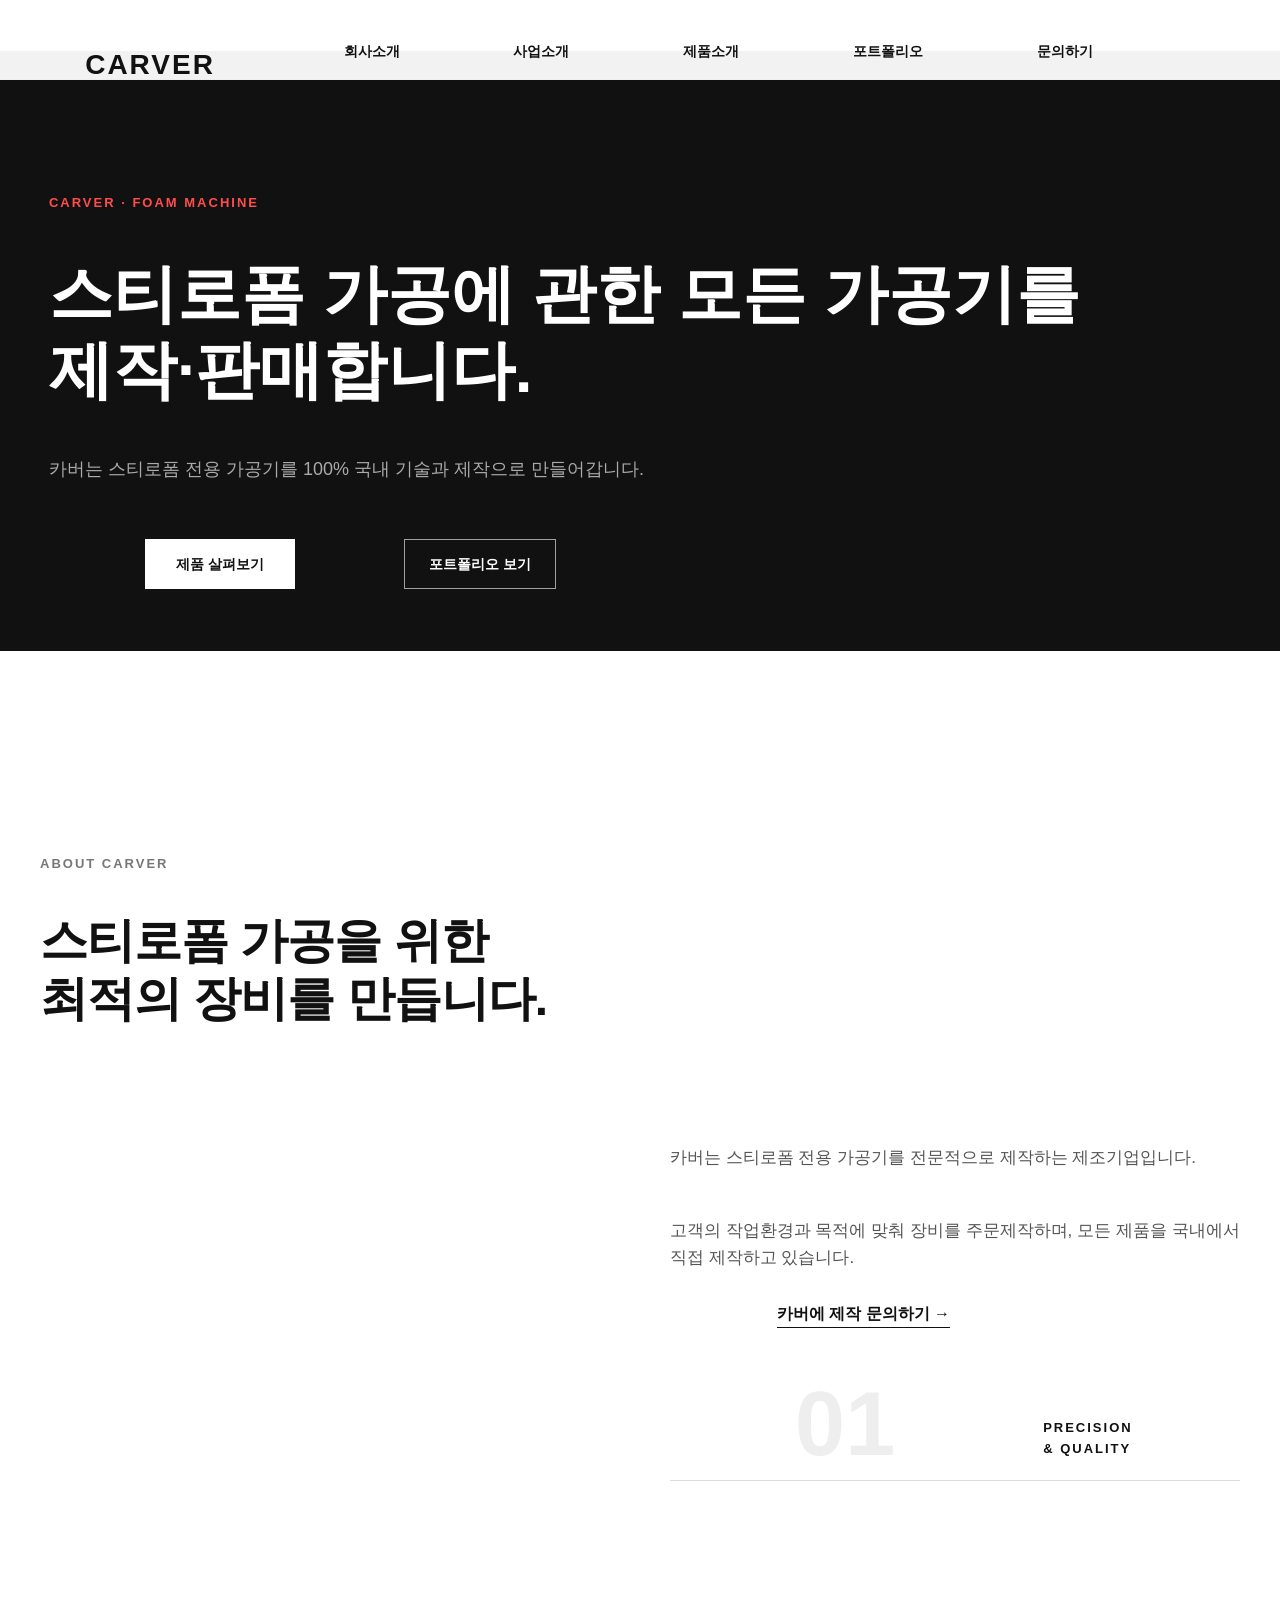
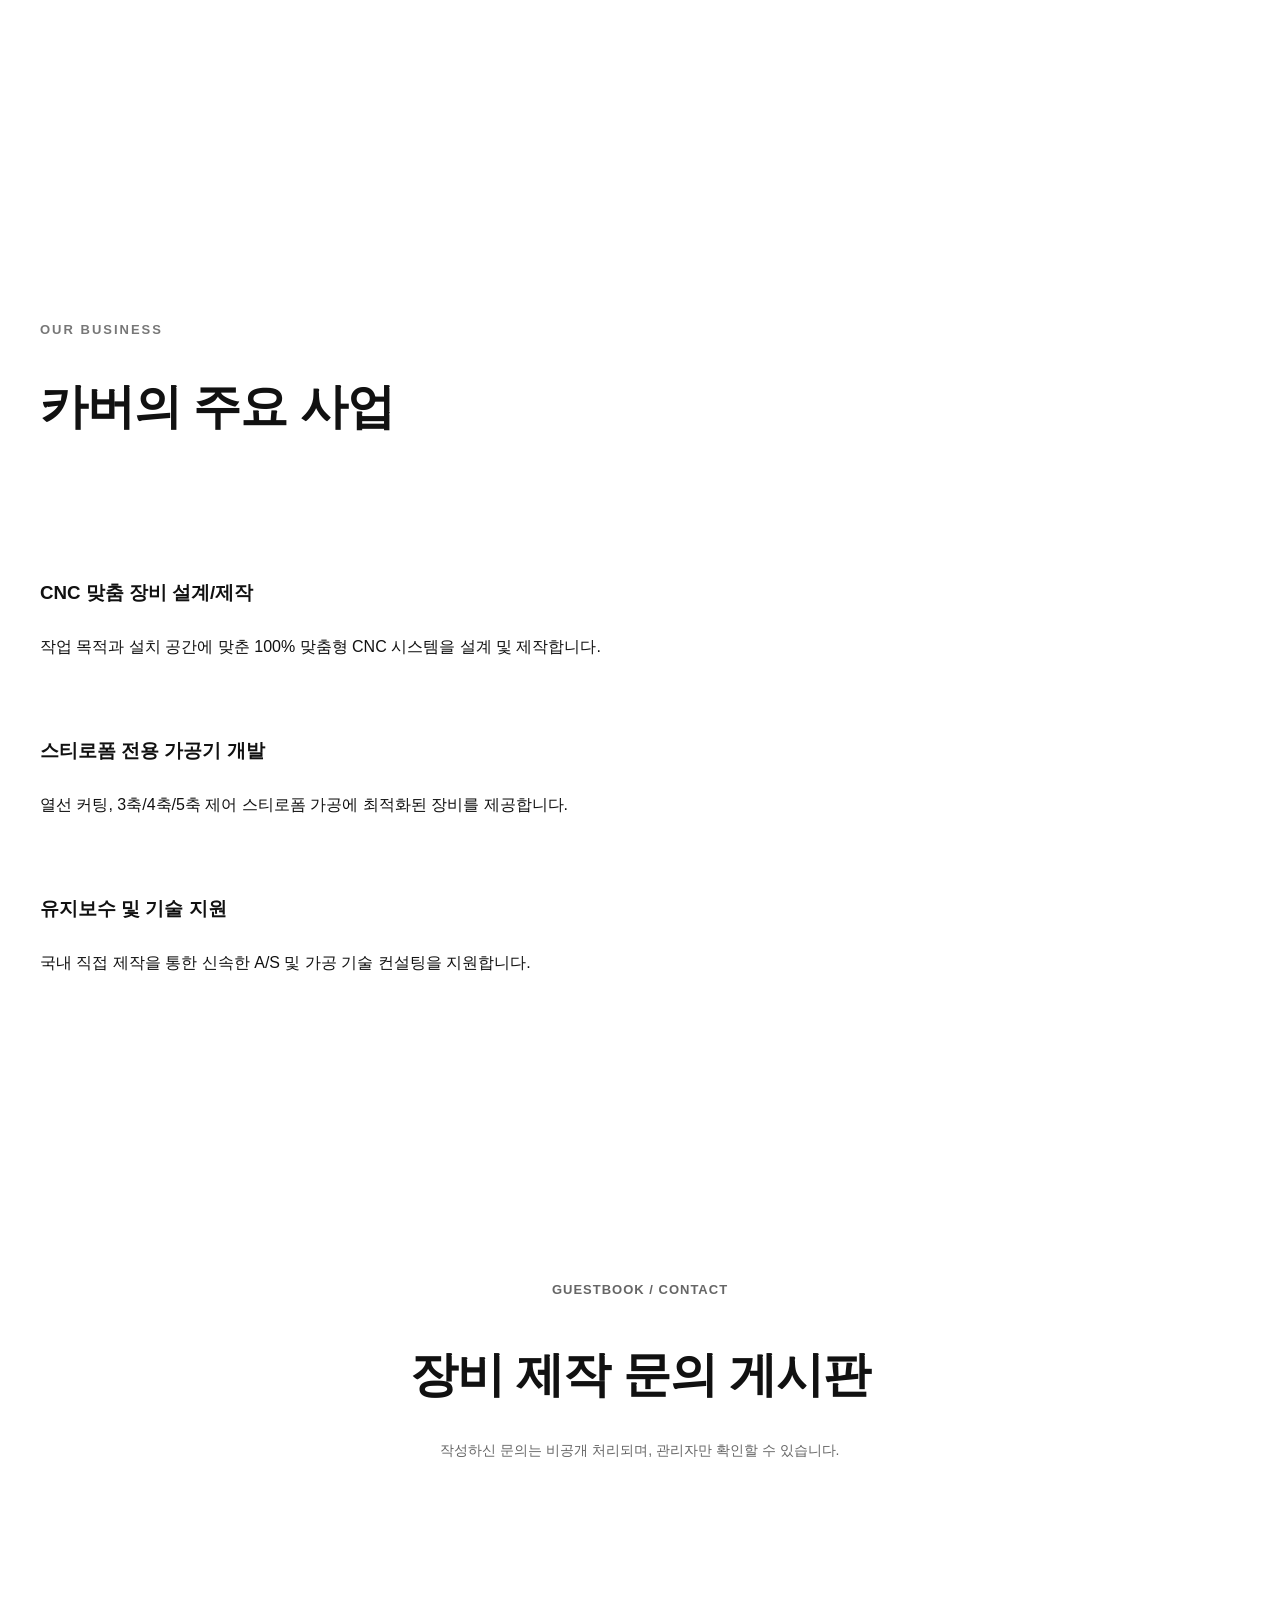
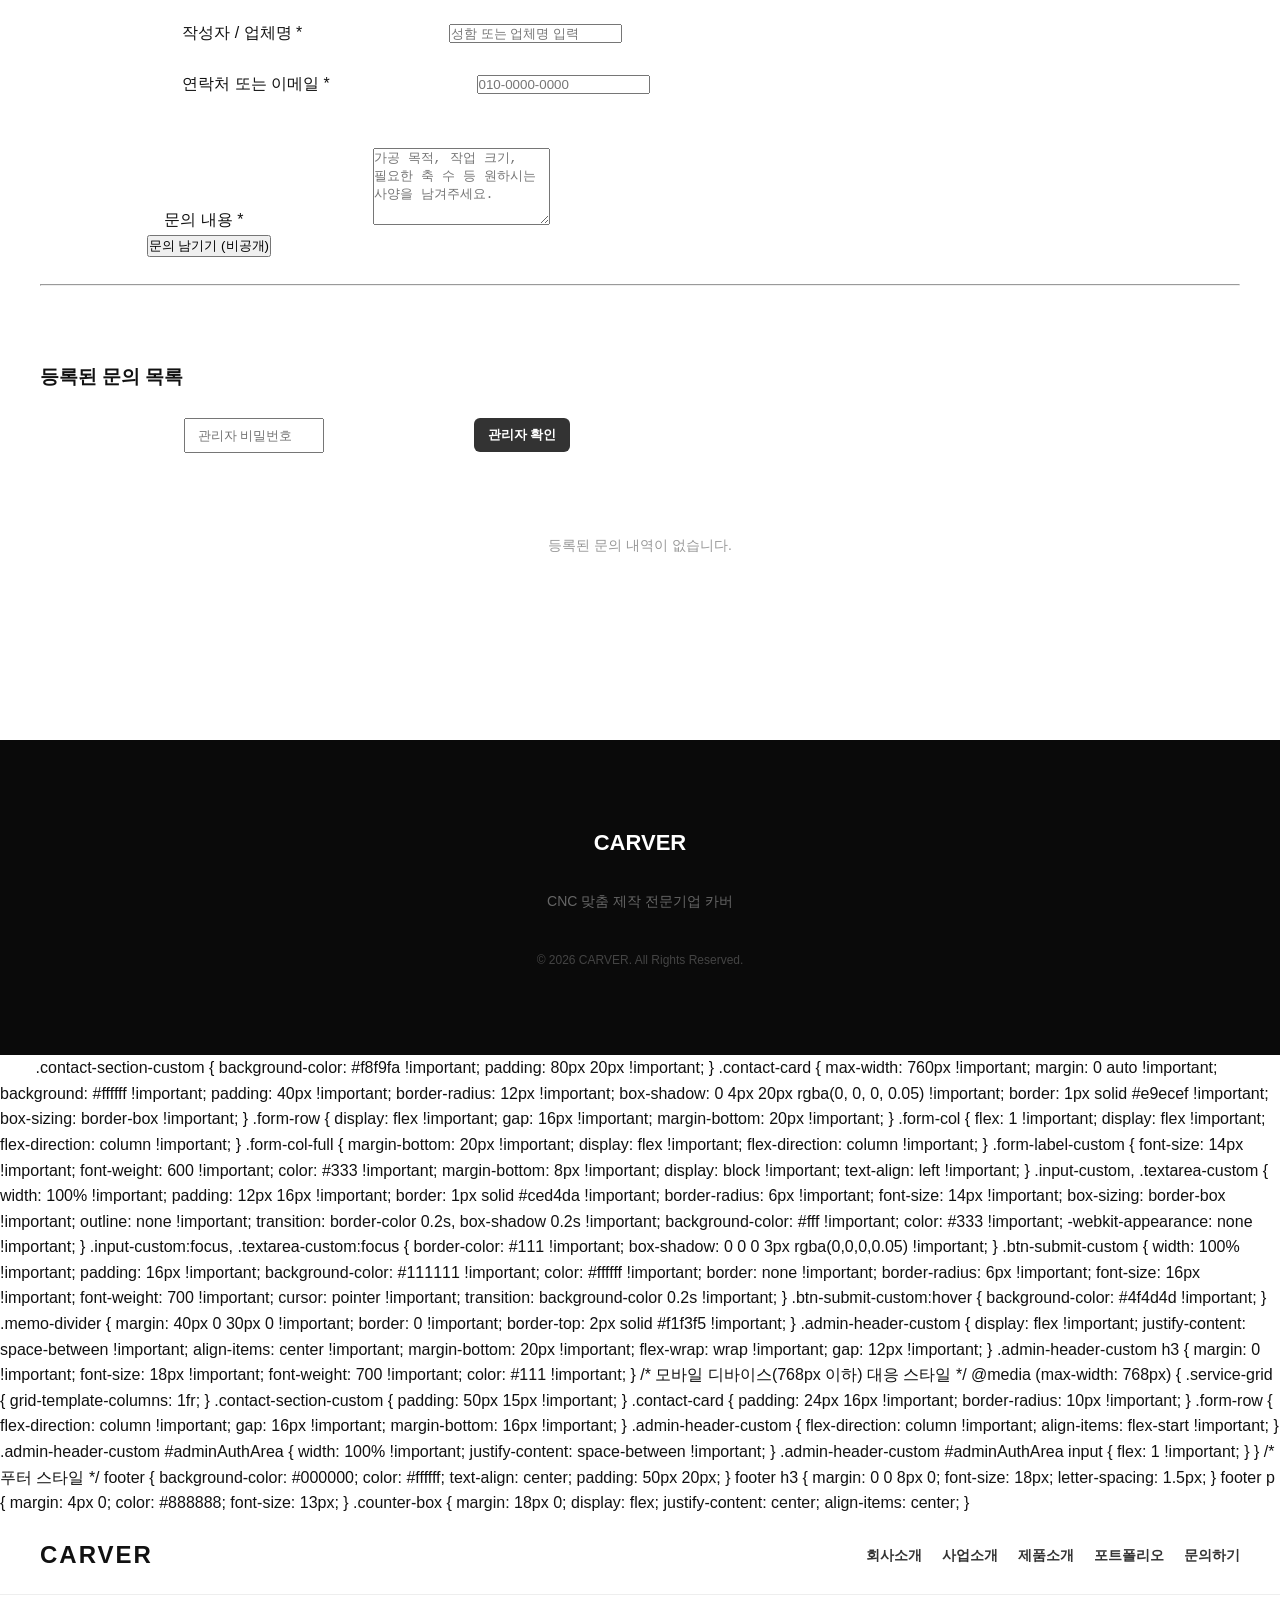
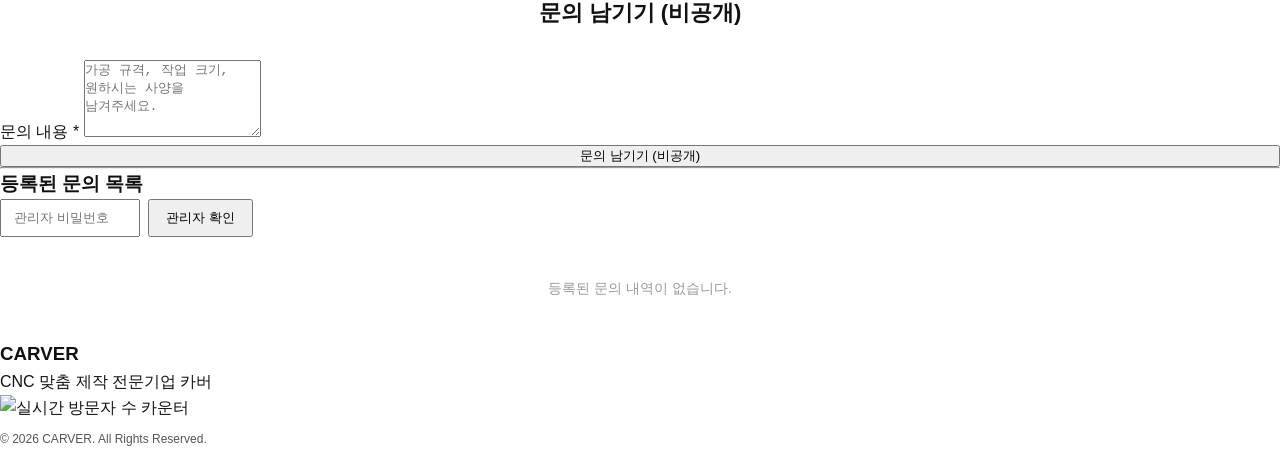
==== commit d36482a3: "Enhance contact section with responsive styles Added responsive and custom styles for contact sectio" ====
--- a/index.html
+++ b/index.html
@@ -1,40 +1,430 @@
 <!DOCTYPE html>
 <html lang="ko">
 <head>
-    <meta charset="UTF-8">
-    <meta name="viewport" content="width=device-width, initial-scale=1.0">
-    <title>카버 | CNC 맞춤기계 제작 전문기업</title>
-    <meta name="description" content="카버는 정밀 CNC 가공과 맞춤 제작을 전문으로 하는 기업입니다.">
-    <link rel="stylesheet" href="css/style.css">
-    <style>
-        /* 기본 레이아웃 */
-        body {
-            margin: 0;
-            padding: 0;
-            font-family: -apple-system, BlinkMacSystemFont, "Segoe UI", Roboto, "Helvetica Neue", Arial, sans-serif;
-            color: #333;
-        }
-
-        /* 추가 반응형 및 커스텀 스타일 */
-        .service-grid {
-            display: grid;
-            grid-template-columns: repeat(3, 1fr);
-            gap: 24px;
-        }
-        .service-card {
-            background: #f8f9fa;
-            padding: 30px;
-            border-radius: 8px;
-            border: 1px solid #eee;
-        }
-        .hero {
-            background-image: linear-gradient(rgba(0,0,0,0.6), rgba(0,0,0,0.6)), url('images/hero.jpg');
-            background-size: cover;
-            background-position: center;
-        }
-
-        /* 문의 게시판 및 모바일 전용 반응형 스타일 */
-        .contact-section-custom {
+    <meta charset="UTF-8">
+    <meta name="viewport" content="width=device-width, initial-scale=1.0">
+    <title>카버 | CNC 맞춤기계 제작 전문기업</title>
+    <meta name="description" content="카버는 정밀 CNC 가공과 맞춤 제작을 전문으로 하는 기업입니다.">
+    <link rel="stylesheet" href="css/style.css">
+    <style>
+        /* 추가 반응형 및 커스텀 스타일 */
+        .service-grid {
+            display: grid;
+            grid-template-columns: repeat(3, 1fr);
+            gap: 24px;
+        }
+        .service-card {
+            background: #f8f9fa;
+            padding: 30px;
+            border-radius: 8px;
+            border: 1px solid #eee;
+        }
+        .hero {
+            background-image: linear-gradient(rgba(0,0,0,0.6), rgba(0,0,0,0.6)), url('images/hero.jpg');
+            background-size: cover;
+            background-position: center;
+        }
+
+        /* 문의 게시판 및 모바일 전용 반응형 스타일 */
+        .contact-section-custom {
+            background-color: #f8f9fa !important;
+            padding: 80px 20px !important;
+        }
+        .contact-card {
+            max-width: 760px !important;
+            margin: 0 auto !important;
+            background: #ffffff !important;
+            border-radius: 12px !important;
+            padding: 40px !important;
+            box-shadow: 0 10px 30px rgba(0, 0, 0, 0.05) !important;
+            border: 1px solid #e9ecef !important;
+            box-sizing: border-box !important;
+        }
+        .form-row {
+            display: flex !important;
+            gap: 16px !important;
+            margin-bottom: 20px !important;
+        }
+        .form-col {
+            flex: 1 !important;
+            display: flex !important;
+            flex-direction: column !important;
+        }
+        .form-col-full {
+            margin-bottom: 20px !important;
+            display: flex !important;
+            flex-direction: column !important;
+        }
+        .form-label-custom {
+            font-size: 14px !important;
+            font-weight: 600 !important;
+            color: #333 !important;
+            margin-bottom: 8px !important;
+            display: block !important;
+            text-align: left !important;
+        }
+        .input-custom, .textarea-custom {
+            width: 100% !important;
+            padding: 12px 16px !important;
+            border: 1px solid #ced4da !important;
+            border-radius: 6px !important;
+            font-size: 14px !important;
+            box-sizing: border-box !important;
+            outline: none !important;
+            transition: border-color 0.2s, box-shadow 0.2s !important;
+            background-color: #fff !important;
+            color: #333 !important;
+            -webkit-appearance: none;
+        }
+        .input-custom:focus, .textarea-custom:focus {
+            border-color: #111 !important;
+            box-shadow: 0 0 0 3px rgba(0,0,0,0.05) !important;
+        }
+        .btn-submit-custom {
+            width: 100% !important;
+            padding: 16px !important;
+            background-color: #111111 !important;
+            color: #ffffff !important;
+            border: none !important;
+            border-radius: 6px !important;
+            font-size: 16px !important;
+            font-weight: 700 !important;
+            cursor: pointer !important;
+            transition: background-color 0.2s !important;
+        }
+        .btn-submit-custom:hover {
+            background-color: #ff4d4d !important;
+        }
+        .memo-divider {
+            margin: 40px 0 30px 0 !important;
+            border: 0 !important;
+            border-top: 2px solid #f1f3f5 !important;
+        }
+        .admin-header-custom {
+            display: flex !important;
+            justify-content: space-between !important;
+            align-items: center !important;
+            margin-bottom: 20px !important;
+            flex-wrap: wrap !important;
+            gap: 12px !important;
+        }
+        .admin-header-custom h3 {
+            margin: 0 !important;
+            font-size: 18px !important;
+            font-weight: 700 !important;
+            color: #111 !important;
+        }
+
+        /* 📱 모바일 디바이스(768px 이하) 대응 스타일 */
+        @media (max-width: 768px) {
+            .menu-button {
+                display: block !important;
+                background: none;
+                border: none;
+                font-size: 24px;
+                cursor: pointer;
+            }
+            .nav {
+                display: none;
+                position: absolute;
+                top: 80px;
+                left: 0;
+                width: 100%;
+                background: #fff;
+                flex-direction: column;
+                padding: 20px;
+                box-shadow: 0 10px 10px rgba(0,0,0,0.05);
+                border-top: 1px solid #eee;
+            }
+            .nav.active {
+                display: flex !important;
+            }
+            .service-grid {
+                grid-template-columns: 1fr;
+            }
+            .contact-section-custom {
+                padding: 50px 15px !important;
+            }
+            .contact-card {
+                padding: 24px 16px !important;
+                border-radius: 10px !important;
+            }
+            .form-row {
+                flex-direction: column !important;
+                gap: 16px !important;
+                margin-bottom: 16px !important;
+            }
+            .admin-header-custom {
+                flex-direction: column !important;
+                align-items: flex-start !important;
+            }
+            .admin-header-custom #adminAuthArea {
+                width: 100% !important;
+                justify-content: space-between !important;
+            }
+            .admin-header-custom #adminAuthArea input {
+                flex: 1 !important;
+            }
+            .section-title h2 {
+                font-size: 26px !important;
+            }
+        }
+    </style>
+</head>
+<body>
+
+    <!-- HEADER -->
+    <header class="header">
+        <div class="container header-inner">
+            <a href="index.html" class="logo">CARVER</a>
+            <nav class="nav" id="mainNav">
+                <a href="index.html#about">회사소개</a>
+                <a href="index.html#service">사업소개</a>
+                <a href="product.html">제품소개</a>
+                <a href="portfolio.html">포트폴리오</a>
+                <a href="index.html#contact">문의하기</a>
+            </nav>
+            <button type="button" class="menu-button" id="menuToggle" aria-label="메뉴 열기">☰</button>
+        </div>
+    </header>
+
+    <main>
+        <!-- HERO -->
+        <section class="hero">
+            <div class="container hero-content">
+                <p class="hero-label">CARVER · FOAM MACHINE</p>
+                <h1>스티로폼 가공에 관한 모든 가공기를<br>제작·판매합니다.</h1>
+                <p class="hero-description">카버는 스티로폼 전용 가공기를 100% 국내 기술과 제작으로 만들어갑니다.</p>
+                <div class="hero-buttons">
+                    <a href="product.html" class="button button-white">제품 살펴보기</a>
+                    <a href="portfolio.html" class="button button-outline">포트폴리오 보기</a>
+                </div>
+            </div>
+        </section>
+
+        <!-- 1. 회사소개 (ABOUT) -->
+        <section id="about" class="section about">
+            <div class="container">
+                <div class="section-title">
+                    <p class="section-label">ABOUT CARVER</p>
+                    <h2>스티로폼 가공을 위한<br>최적의 장비를 만듭니다.</h2>
+                </div>
+                <div class="about-content">
+                    <div class="about-text">
+                        <p>카버는 스티로폼 전용 가공기를 전문적으로 제작하는 제조기업입니다.</p>
+                        <p>고객의 작업환경과 목적에 맞춰 장비를 주문제작하며, 모든 제품을 국내에서 직접 제작하고 있습니다.</p>
+                        <a href="#contact" class="text-link">카버에 제작 문의하기 →</a>
+                    </div>
+                    <div class="about-number">
+                        <strong>01</strong>
+                        <span>PRECISION<br>& QUALITY</span>
+                    </div>
+                </div>
+            </div>
+        </section>
+
+        <!-- 2. 사업소개 (SERVICE) -->
+        <section id="service" class="section service">
+            <div class="container">
+                <div class="section-title">
+                    <p class="section-label">OUR BUSINESS</p>
+                    <h2>카버의 주요 사업</h2>
+                </div>
+                <div class="service-grid">
+                    <div class="service-card">
+                        <h3>CNC 맞춤 장비 설계/제작</h3>
+                        <p>작업 목적과 설치 공간에 맞춘 100% 맞춤형 CNC 시스템을 설계 및 제작합니다.</p>
+                    </div>
+                    <div class="service-card">
+                        <h3>스티로폼 전용 가공기 개발</h3>
+                        <p>열선 커팅, 3축/4축/5축 제어 스티로폼 가공에 최적화된 장비를 제공합니다.</p>
+                    </div>
+                    <div class="service-card">
+                        <h3>유지보수 및 기술 지원</h3>
+                        <p>국내 직접 제작을 통한 신속한 A/S 및 가공 기술 컨설팅을 지원합니다.</p>
+                    </div>
+                </div>
+            </div>
+        </section>
+
+        <!-- CONTACT -->
+        <section id="contact" class="contact-section-custom">
+            <div class="container">
+                <div class="section-title" style="text-align: center; margin-bottom: 30px;">
+                    <p class="section-label" style="color: #666666 !important; font-weight: 700; letter-spacing: 1px;">GUESTBOOK / CONTACT</p>
+                    <h2 style="font-weight: bold; margin-top: 8px;">장비 제작 문의 게시판</h2>
+                    <p style="margin-top: 10px; color: #666; font-size: 14px;">작성하신 문의는 비공개 처리되며, 관리자만 확인할 수 있습니다.</p>
+                </div>
+
+                <div class="contact-card">
+                    <!-- 문의 작성 폼 -->
+                    <form id="memoForm">
+                        <div class="form-row">
+                            <div class="form-col">
+                                <label for="writer" class="form-label-custom">작성자 / 업체명 *</label>
+                                <input type="text" id="writer" class="input-custom" placeholder="성함 또는 업체명 입력" required>
+                            </div>
+                            <div class="form-col">
+                                <label for="contactInfo" class="form-label-custom">연락처 또는 이메일 *</label>
+                                <input type="text" id="contactInfo" class="input-custom" placeholder="010-0000-0000" required>
+                            </div>
+                        </div>
+
+                        <div class="form-col-full">
+                            <label for="memoContent" class="form-label-custom">문의 내용 *</label>
+                            <textarea id="memoContent" class="textarea-custom" rows="5" placeholder="가공 목적, 작업 크기, 필요한 축 수 등 원하시는 사양을 남겨주세요." required></textarea>
+                        </div>
+
+                        <button type="submit" class="btn-submit-custom">문의 남기기 (비공개)</button>
+                    </form>
+
+                    <hr class="memo-divider">
+
+                    <!-- 문의 목록 및 관리자 인증 영역 -->
+                    <div class="memo-list-wrapper">
+                        <div class="admin-header-custom">
+                            <h3>등록된 문의 목록</h3>
+                            <div id="adminAuthArea" style="display: flex; gap: 6px; align-items: center;">
+                                <input type="password" id="adminPwInput" class="input-custom" placeholder="관리자 비밀번호" style="width: 140px !important; padding: 8px 12px !important; font-size: 13px !important;">
+                                <button type="button" onclick="checkAdmin()" style="padding: 8px 14px; font-size: 13px; font-weight: 600; cursor: pointer; background: #333; color: #fff; border: none; border-radius: 6px; white-space: nowrap;">관리자 확인</button>
+                            </div>
+                        </div>
+
+                        <div id="memoList">
+                            <!-- 비공개 글 목록 들어가는 곳 -->
+                        </div>
+                    </div>
+                </div>
+            </div>
+        </section>
+    </main>
+
+    <!-- FOOTER -->
+    <footer class="footer">
+        <div class="container">
+            <div class="footer-logo">CARVER</div>
+            <p>CNC 맞춤 제작 전문기업 카버</p>
+            <p class="copyright">© 2026 CARVER. All Rights Reserved.</p>
+        </div>
+    </footer>
+
+    <!-- 자바스크립트 -->
+    <script>
+        document.addEventListener('DOMContentLoaded', function () {
+            // 모바일 메뉴 토글
+            const menuToggle = document.getElementById('menuToggle');
+            const mainNav = document.getElementById('mainNav');
+            
+            if (menuToggle && mainNav) {
+                menuToggle.addEventListener('click', function() {
+                    mainNav.classList.toggle('active');
+                });
+            }
+
+            // 비공개 메모장 스크립트
+            const ADMIN_PASSWORD = "carver1234";
+            let isAdmin = false;
+
+            const memoForm = document.getElementById('memoForm');
+            const memoList = document.getElementById('memoList');
+
+            window.checkAdmin = function() {
+                const inputPw = document.getElementById('adminPwInput').value;
+                if (inputPw === ADMIN_PASSWORD) {
+                    isAdmin = true;
+                    alert('관리자로 인증되었습니다. 비공개 문의 내용을 확인하실 수 있습니다.');
+                    document.getElementById('adminAuthArea').innerHTML = '<span style="color:#e63946; font-weight:bold; font-size:13px; background:#ffe3e3; padding:6px 12px; border-radius:20px;">● 관리자 로그인 중</span>';
+                    loadMemos();
+                } else {
+                    alert('비밀번호가 일치하지 않습니다.');
+                }
+            };
+
+            function loadMemos() {
+                const memos = JSON.parse(localStorage.getItem('carverMemos')) || [];
+                memoList.innerHTML = '';
+
+                if (memos.length === 0) {
+                    memoList.innerHTML = '<p style="text-align:center; color:#999; padding:30px 0; font-size:14px;">등록된 문의 내역이 없습니다.</p>';
+                    return;
+                }
+
+                memos.forEach((memo, index) => {
+                    const memoItem = document.createElement('div');
+                    memoItem.style.cssText = "background: #f8f9fa; border: 1px solid #e9ecef; border-radius: 8px; padding: 16px; margin-bottom: 12px; position: relative; text-align: left;";
+
+                    if (isAdmin) {
+                        memoItem.innerHTML = `
+                            <div style="display: flex; justify-content: space-between; align-items: center; margin-bottom: 8px;">
+                                <strong style="font-size: 15px; color: #111;">${escapeHtml(memo.writer)}</strong>
+                                <span style="font-size: 11px; color: #888;">${memo.date}</span>
+                            </div>
+                            <div style="font-size: 13px; color: #e63946; font-weight: 600; margin-bottom: 8px;">연락처/메일: ${escapeHtml(memo.contactInfo)}</div>
+                            <div style="font-size: 14px; color: #333; line-height: 1.5; white-space: pre-line; background: #fff; padding: 10px; border-radius: 6px; border: 1px solid #eee;">${escapeHtml(memo.content)}</div>
+                            <button onclick="deleteMemo(${index})" style="position: absolute; top: 14px; right: 14px; background: none; border: none; color: #aaa; font-size: 12px; cursor: pointer; text-decoration: underline;">삭제</button>
+                        `;
+                    } else {
+                        memoItem.innerHTML = `
+                            <div style="display: flex; justify-content: space-between; align-items: center;">
+                                <strong style="font-size: 14px; color: #333;">${maskName(memo.writer)}</strong>
+                                <span style="font-size: 11px; color: #aaa;">${memo.date}</span>
+                            </div>
+                            <div style="font-size: 13px; color: #888; margin-top: 6px;">
+                                🔒 비공개 문의글입니다. (관리자만 내용 확인 가능)
+                            </div>
+                        `;
+                    }
+                    memoList.appendChild(memoItem);
+                });
+            }
+
+            memoForm.addEventListener('submit', function (e) {
+                e.preventDefault();
+
+                const writer = document.getElementById('writer').value;
+                const contactInfo = document.getElementById('contactInfo').value;
+                const content = document.getElementById('memoContent').value;
+                const date = new Date().toLocaleDateString('ko-KR', {
+                    year: 'numeric',
+                    month: '2-digit',
+                    day: '2-digit',
+                    hour: '2-digit',
+                    minute: '2-digit'
+                });
+
+                const memos = JSON.parse(localStorage.getItem('carverMemos')) || [];
+                memos.unshift({ writer, contactInfo, content, date });
+                localStorage.setItem('carverMemos', JSON.stringify(memos));
+
+                alert('문의가 접수되었습니다. 관리자 확인 후 빠른 시일 내에 연락드리겠습니다.');
+                memoForm.reset();
+                loadMemos();
+            });
+
+            window.deleteMemo = function (index) {
+                if (confirm('이 문의글을 삭제하시겠습니까?')) {
+                    const memos = JSON.parse(localStorage.getItem('carverMemos')) || [];
+                    memos.splice(index, 1);
+                    localStorage.setItem('carverMemos', JSON.stringify(memos));
+                    loadMemos();
+                }
+            };
+
+            function maskName(name) {
+                if (name.length <= 1) return name;
+                if (name.length === 2) return name[0] + '*';
+                return name[0] + '*'.repeat(name.length - 2) + name[name.length - 1];
+            }
+
+            function escapeHtml(str) {
+                return str.replace(/&/g, "&amp;").replace(/</g, "&lt;").replace(/>/g, "&gt;").replace(/"/g, "&quot;").replace(/'/g, "&#039;");
+            }
+
+            loadMemos();
+        });
+    </script>
+</body>
+</html>        .contact-section-custom {
             background-color: #f8f9fa !important;
             padding: 80px 20px !important;
         }
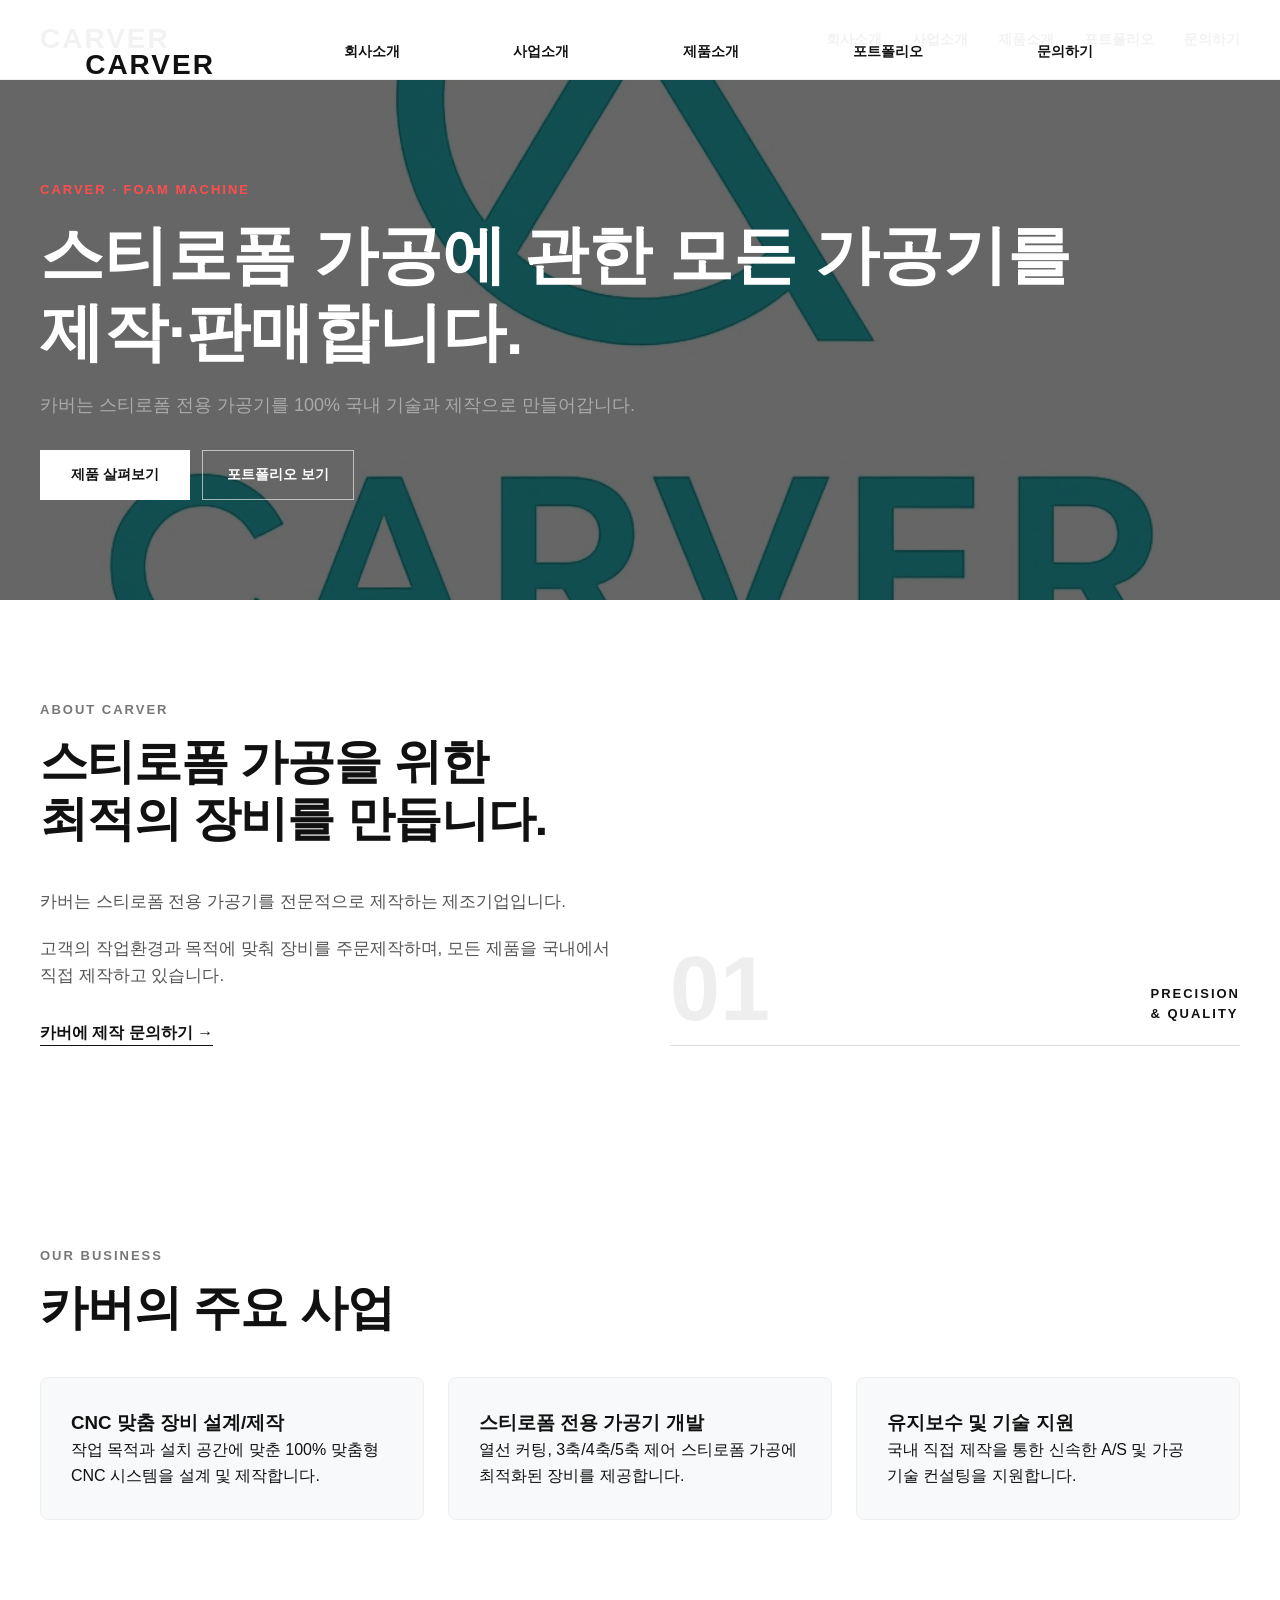
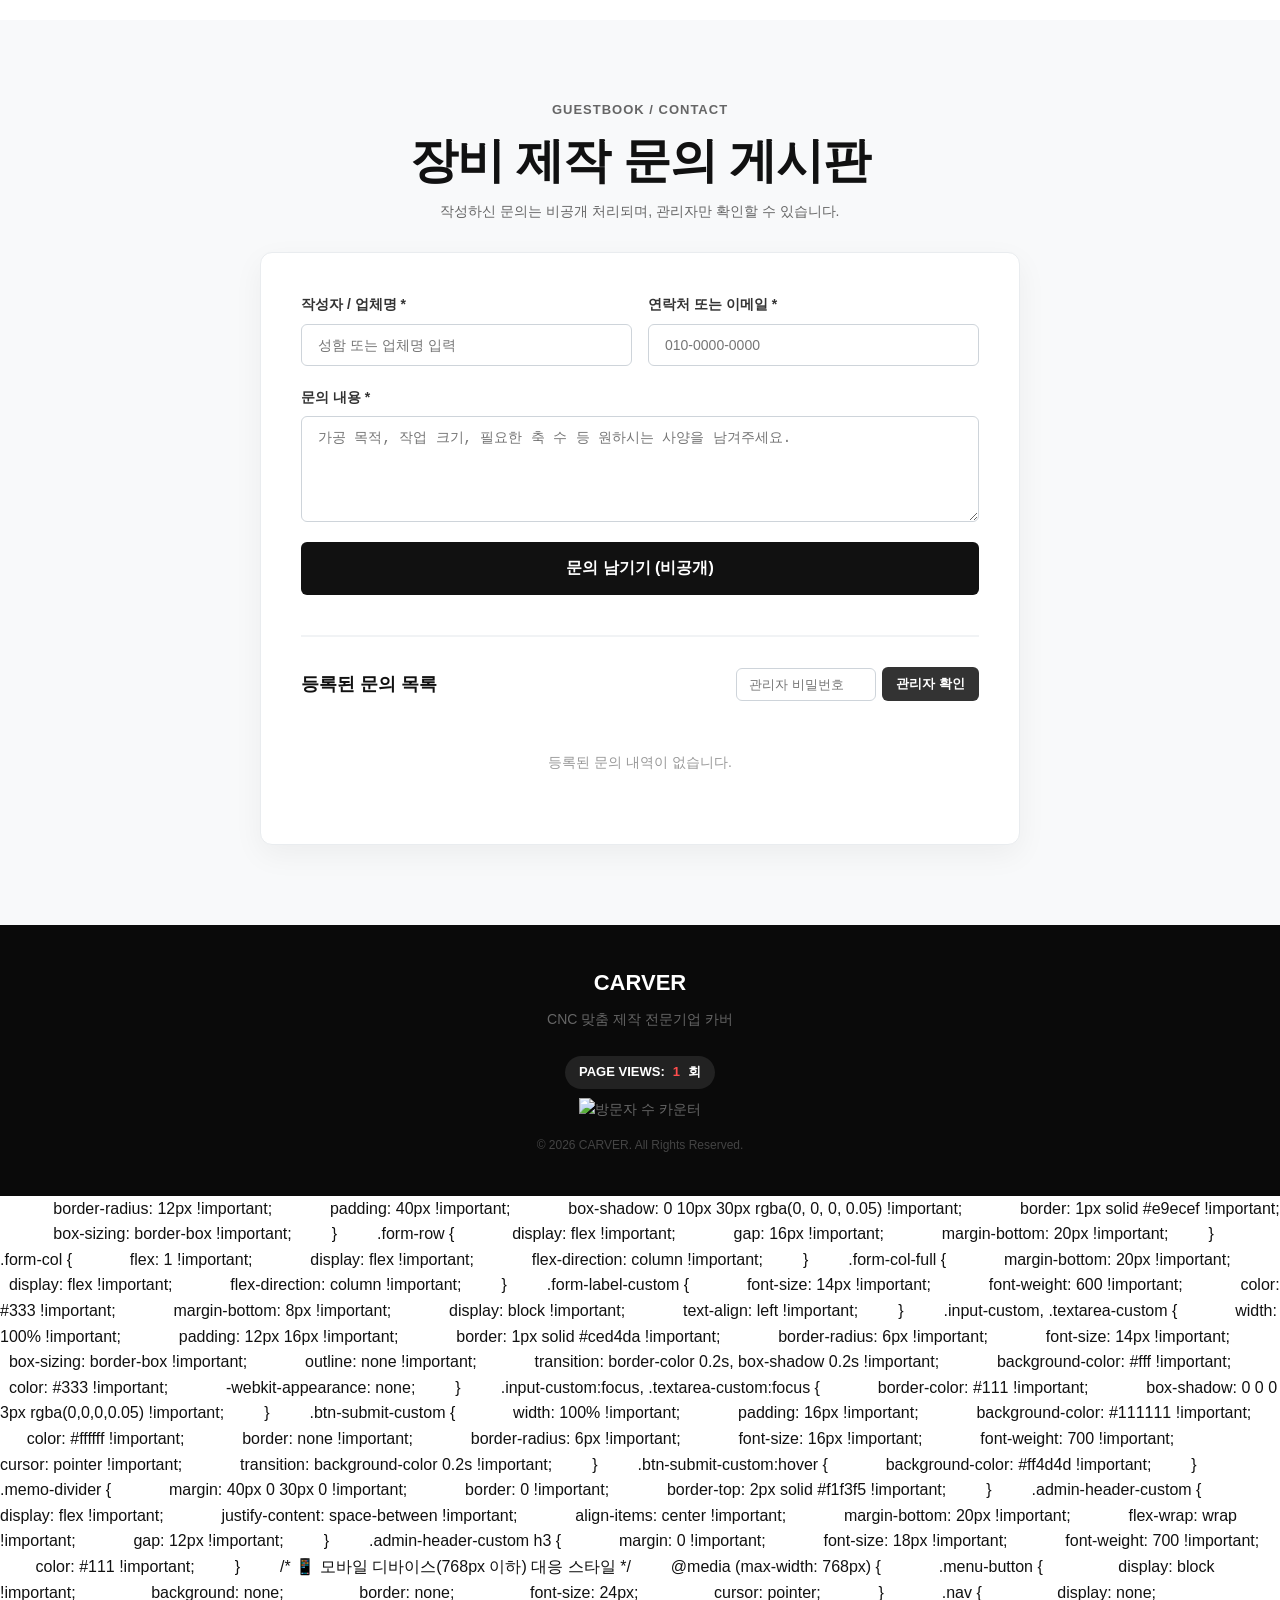
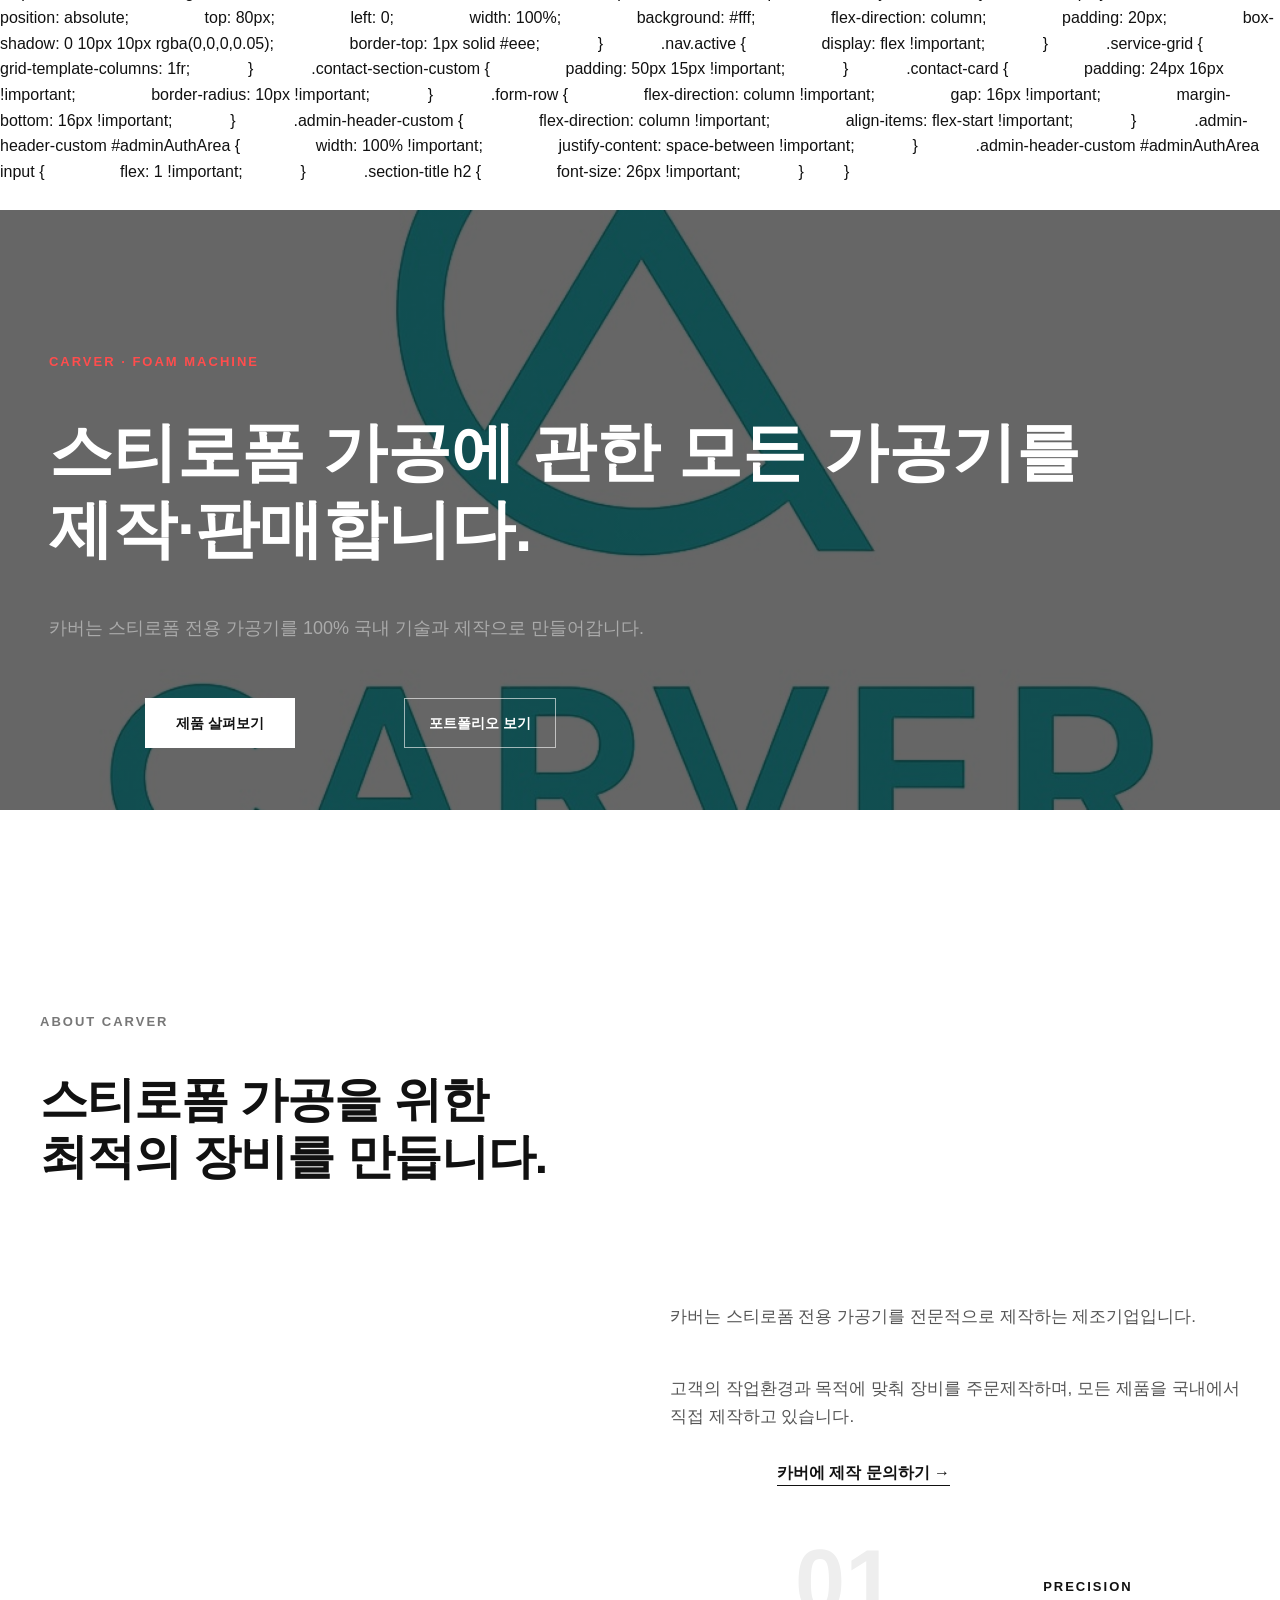
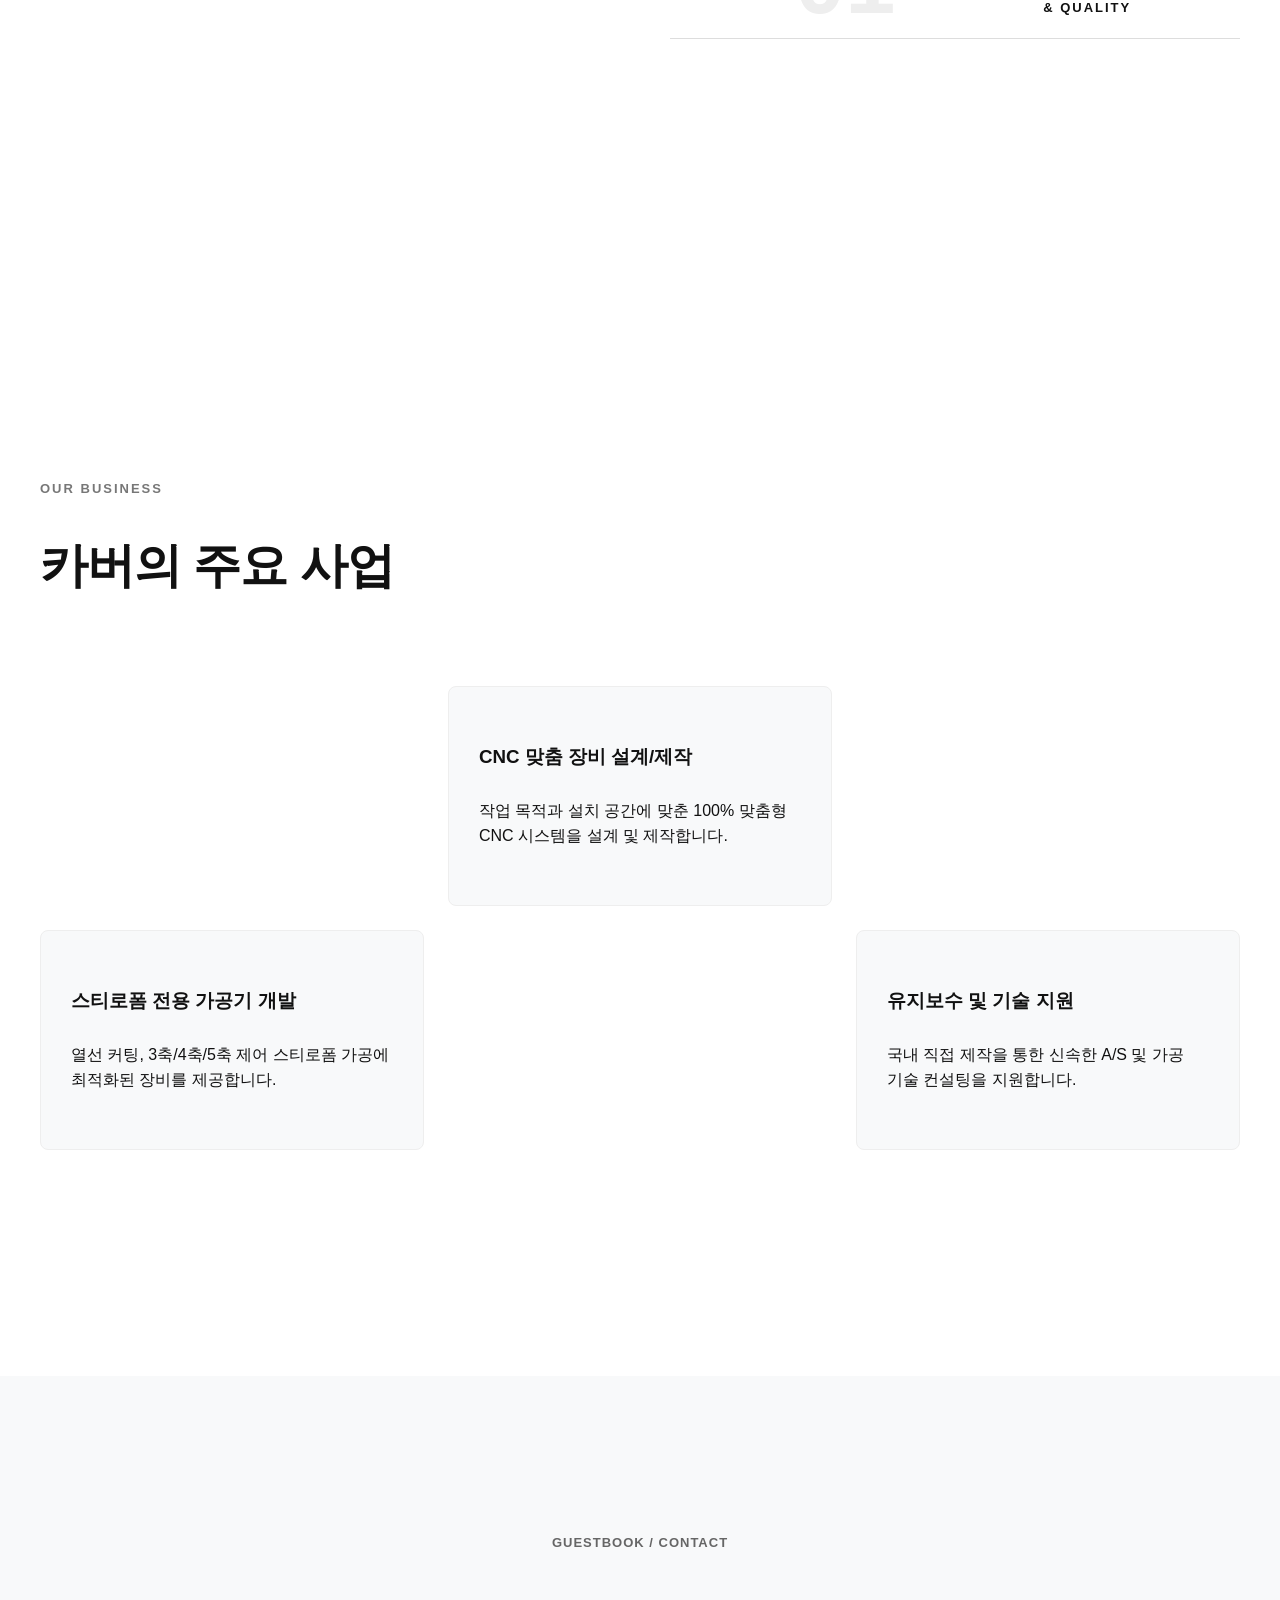
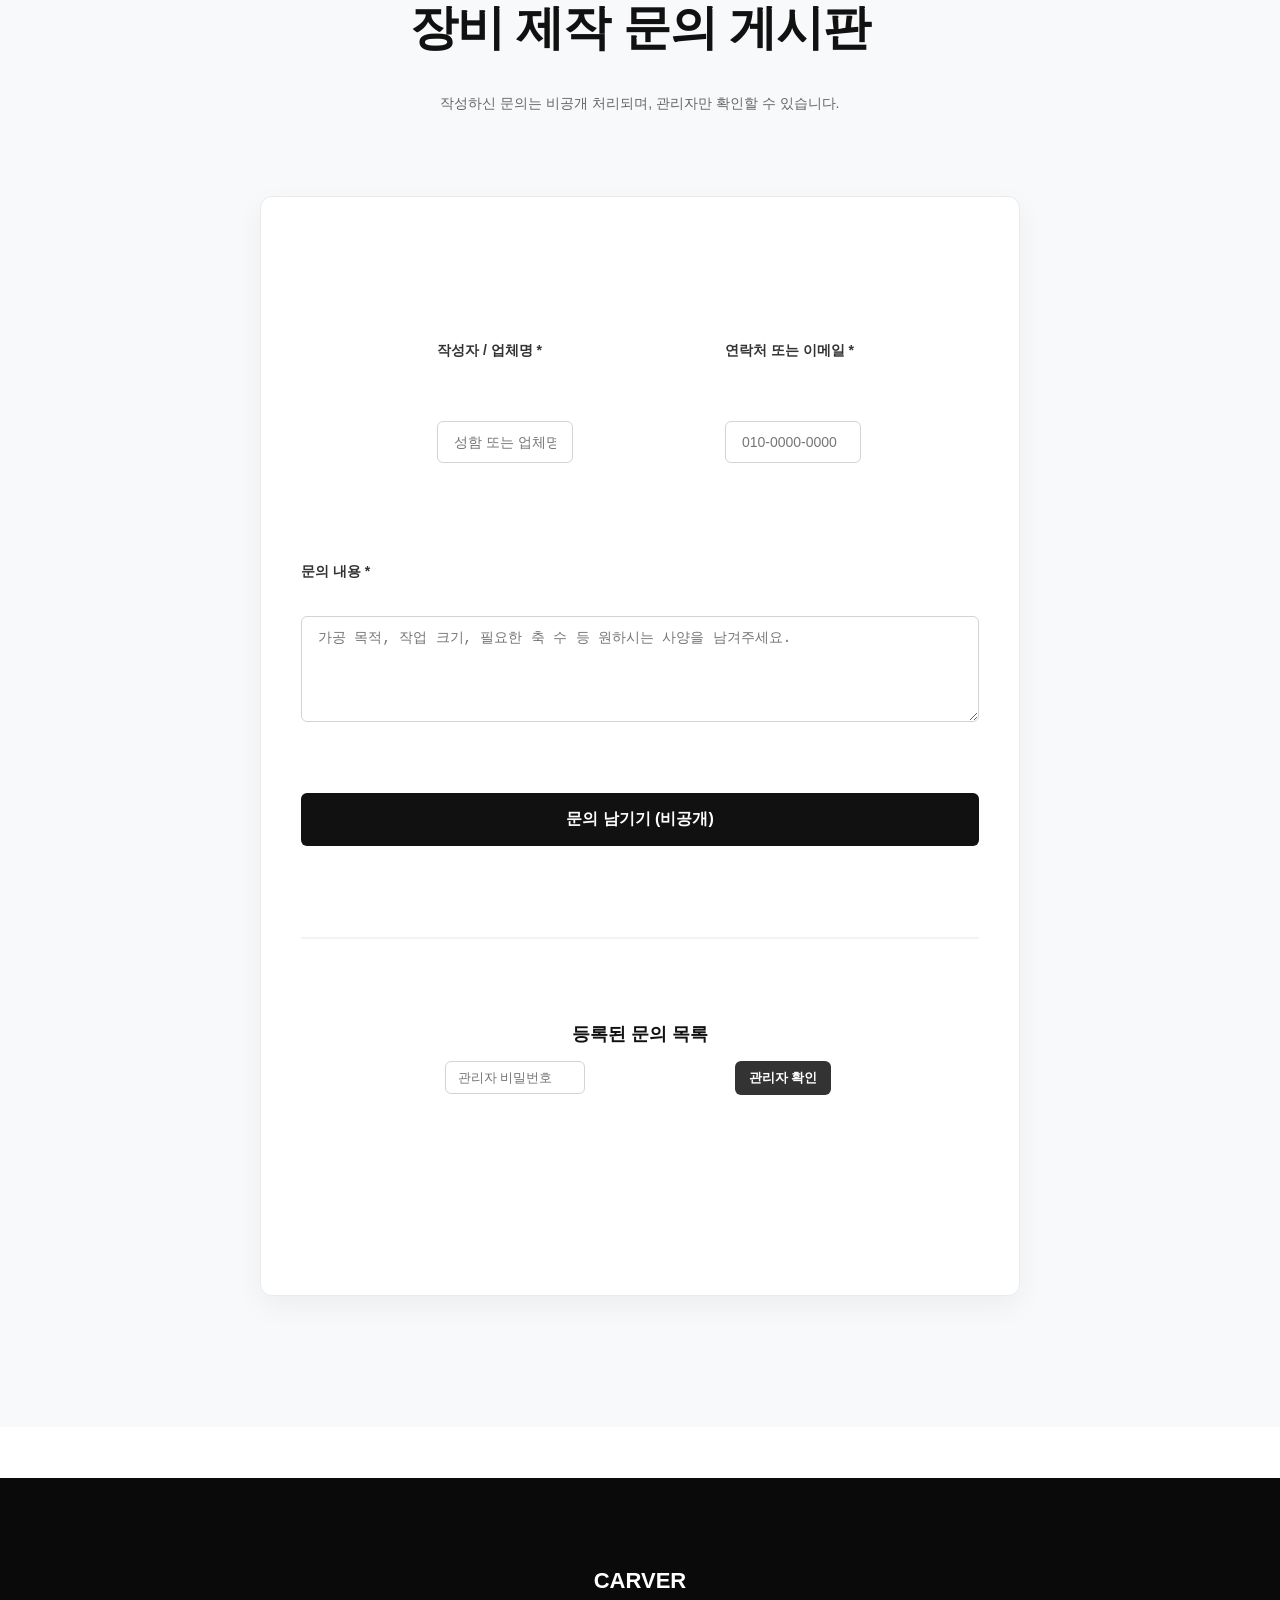
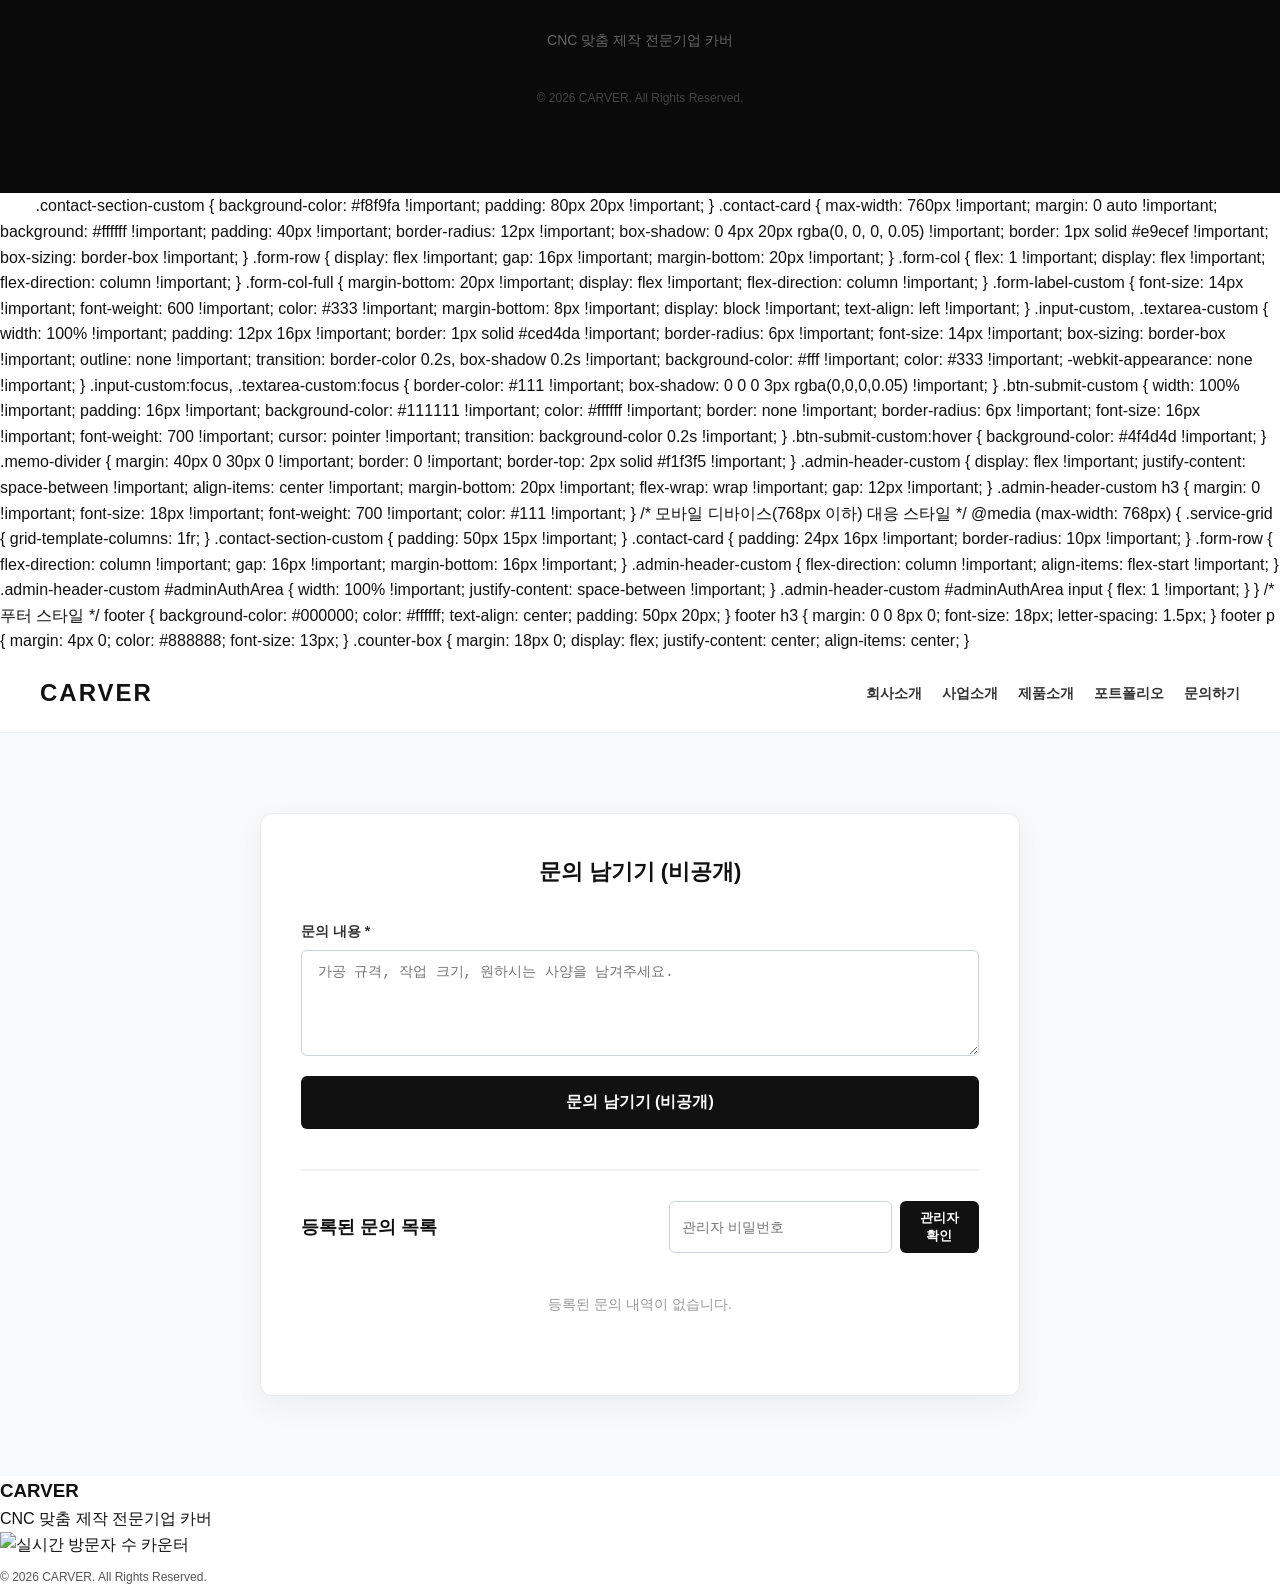
==== commit 596edd33: "Refactor index.html for improved responsiveness Updated styles and structure for responsiveness and " ====
--- a/index.html
+++ b/index.html
@@ -1,40 +1,470 @@
 <!DOCTYPE html>
 <html lang="ko">
 <head>
-    <meta charset="UTF-8">
-    <meta name="viewport" content="width=device-width, initial-scale=1.0">
-    <title>카버 | CNC 맞춤기계 제작 전문기업</title>
-    <meta name="description" content="카버는 정밀 CNC 가공과 맞춤 제작을 전문으로 하는 기업입니다.">
-    <link rel="stylesheet" href="css/style.css">
-    <style>
-        /* 추가 반응형 및 커스텀 스타일 */
-        .service-grid {
-            display: grid;
-            grid-template-columns: repeat(3, 1fr);
-            gap: 24px;
-        }
-        .service-card {
-            background: #f8f9fa;
-            padding: 30px;
-            border-radius: 8px;
-            border: 1px solid #eee;
-        }
-        .hero {
-            background-image: linear-gradient(rgba(0,0,0,0.6), rgba(0,0,0,0.6)), url('images/hero.jpg');
-            background-size: cover;
-            background-position: center;
-        }
-
-        /* 문의 게시판 및 모바일 전용 반응형 스타일 */
-        .contact-section-custom {
-            background-color: #f8f9fa !important;
-            padding: 80px 20px !important;
-        }
-        .contact-card {
-            max-width: 760px !important;
-            margin: 0 auto !important;
-            background: #ffffff !important;
-            border-radius: 12px !important;
+    <meta charset="UTF-8">
+    <meta name="viewport" content="width=device-width, initial-scale=1.0">
+    <title>카버 | CNC 맞춤기계 제작 전문기업</title>
+    <meta name="description" content="카버는 정밀 CNC 가공과 맞춤 제작을 전문으로 하는 기업입니다.">
+    <link rel="stylesheet" href="css/style.css">
+    <style>
+        /* 추가 반응형 및 커스텀 스타일 */
+        .service-grid {
+            display: grid;
+            grid-template-columns: repeat(3, 1fr);
+            gap: 24px;
+        }
+        .service-card {
+            background: #f8f9fa;
+            padding: 30px;
+            border-radius: 8px;
+            border: 1px solid #eee;
+        }
+        .hero {
+            background-image: linear-gradient(rgba(0,0,0,0.6), rgba(0,0,0,0.6)), url('images/hero.jpg');
+            background-size: cover;
+            background-position: center;
+        }
+
+        /* 문의 게시판 및 모바일 전용 반응형 스타일 */
+        .contact-section-custom {
+            background-color: #f8f9fa !important;
+            padding: 80px 20px !important;
+        }
+        .contact-card {
+            max-width: 760px !important;
+            margin: 0 auto !important;
+            background: #ffffff !important;
+            border-radius: 12px !important;
+            padding: 40px !important;
+            box-shadow: 0 10px 30px rgba(0, 0, 0, 0.05) !important;
+            border: 1px solid #e9ecef !important;
+            box-sizing: border-box !important;
+        }
+        .form-row {
+            display: flex !important;
+            gap: 16px !important;
+            margin-bottom: 20px !important;
+        }
+        .form-col {
+            flex: 1 !important;
+            display: flex !important;
+            flex-direction: column !important;
+        }
+        .form-col-full {
+            margin-bottom: 20px !important;
+            display: flex !important;
+            flex-direction: column !important;
+        }
+        .form-label-custom {
+            font-size: 14px !important;
+            font-weight: 600 !important;
+            color: #333 !important;
+            margin-bottom: 8px !important;
+            display: block !important;
+            text-align: left !important;
+        }
+        .input-custom, .textarea-custom {
+            width: 100% !important;
+            padding: 12px 16px !important;
+            border: 1px solid #ced4da !important;
+            border-radius: 6px !important;
+            font-size: 14px !important;
+            box-sizing: border-box !important;
+            outline: none !important;
+            transition: border-color 0.2s, box-shadow 0.2s !important;
+            background-color: #fff !important;
+            color: #333 !important;
+            -webkit-appearance: none;
+        }
+        .input-custom:focus, .textarea-custom:focus {
+            border-color: #111 !important;
+            box-shadow: 0 0 0 3px rgba(0,0,0,0.05) !important;
+        }
+        .btn-submit-custom {
+            width: 100% !important;
+            padding: 16px !important;
+            background-color: #111111 !important;
+            color: #ffffff !important;
+            border: none !important;
+            border-radius: 6px !important;
+            font-size: 16px !important;
+            font-weight: 700 !important;
+            cursor: pointer !important;
+            transition: background-color 0.2s !important;
+        }
+        .btn-submit-custom:hover {
+            background-color: #ff4d4d !important;
+        }
+        .memo-divider {
+            margin: 40px 0 30px 0 !important;
+            border: 0 !important;
+            border-top: 2px solid #f1f3f5 !important;
+        }
+        .admin-header-custom {
+            display: flex !important;
+            justify-content: space-between !important;
+            align-items: center !important;
+            margin-bottom: 20px !important;
+            flex-wrap: wrap !important;
+            gap: 12px !important;
+        }
+        .admin-header-custom h3 {
+            margin: 0 !important;
+            font-size: 18px !important;
+            font-weight: 700 !important;
+            color: #111 !important;
+        }
+
+        /* 조회수 및 방문자 카운터 스타일 */
+        .page-views-counter {
+            display: inline-flex;
+            align-items: center;
+            justify-content: center;
+            gap: 8px;
+            background: #222;
+            color: #fff;
+            padding: 6px 14px;
+            border-radius: 20px;
+            font-size: 13px;
+            font-weight: 600;
+            margin-top: 10px;
+        }
+        .page-views-counter span {
+            color: #ff4d4d;
+            font-weight: 700;
+        }
+
+        /* 📱 모바일 디바이스(768px 이하) 대응 스타일 */
+        @media (max-width: 768px) {
+            .menu-button {
+                display: block !important;
+                background: none;
+                border: none;
+                font-size: 24px;
+                cursor: pointer;
+            }
+            .nav {
+                display: none;
+                position: absolute;
+                top: 80px;
+                left: 0;
+                width: 100%;
+                background: #fff;
+                flex-direction: column;
+                padding: 20px;
+                box-shadow: 0 10px 10px rgba(0,0,0,0.05);
+                border-top: 1px solid #eee;
+            }
+            .nav.active {
+                display: flex !important;
+            }
+            .service-grid {
+                grid-template-columns: 1fr;
+            }
+            .contact-section-custom {
+                padding: 50px 15px !important;
+            }
+            .contact-card {
+                padding: 24px 16px !important;
+                border-radius: 10px !important;
+            }
+            .form-row {
+                flex-direction: column !important;
+                gap: 16px !important;
+                margin-bottom: 16px !important;
+            }
+            .admin-header-custom {
+                flex-direction: column !important;
+                align-items: flex-start !important;
+            }
+            .admin-header-custom #adminAuthArea {
+                width: 100% !important;
+                justify-content: space-between !important;
+            }
+            .admin-header-custom #adminAuthArea input {
+                flex: 1 !important;
+            }
+            .section-title h2 {
+                font-size: 26px !important;
+            }
+        }
+    </style>
+</head>
+<body>
+
+    <!-- HEADER -->
+    <header class="header">
+        <div class="container header-inner">
+            <a href="index.html" class="logo">CARVER</a>
+            <nav class="nav" id="mainNav">
+                <a href="index.html#about">회사소개</a>
+                <a href="index.html#service">사업소개</a>
+                <a href="product.html">제품소개</a>
+                <a href="portfolio.html">포트폴리오</a>
+                <a href="index.html#contact">문의하기</a>
+            </nav>
+            <button type="button" class="menu-button" id="menuToggle" aria-label="메뉴 열기">☰</button>
+        </div>
+    </header>
+
+    <main>
+        <!-- HERO -->
+        <section class="hero">
+            <div class="container hero-content">
+                <p class="hero-label">CARVER · FOAM MACHINE</p>
+                <h1>스티로폼 가공에 관한 모든 가공기를<br>제작·판매합니다.</h1>
+                <p class="hero-description">카버는 스티로폼 전용 가공기를 100% 국내 기술과 제작으로 만들어갑니다.</p>
+                <div class="hero-buttons">
+                    <a href="product.html" class="button button-white">제품 살펴보기</a>
+                    <a href="portfolio.html" class="button button-outline">포트폴리오 보기</a>
+                </div>
+            </div>
+        </section>
+
+        <!-- 1. 회사소개 (ABOUT) -->
+        <section id="about" class="section about">
+            <div class="container">
+                <div class="section-title">
+                    <p class="section-label">ABOUT CARVER</p>
+                    <h2>스티로폼 가공을 위한<br>최적의 장비를 만듭니다.</h2>
+                </div>
+                <div class="about-content">
+                    <div class="about-text">
+                        <p>카버는 스티로폼 전용 가공기를 전문적으로 제작하는 제조기업입니다.</p>
+                        <p>고객의 작업환경과 목적에 맞춰 장비를 주문제작하며, 모든 제품을 국내에서 직접 제작하고 있습니다.</p>
+                        <a href="#contact" class="text-link">카버에 제작 문의하기 →</a>
+                    </div>
+                    <div class="about-number">
+                        <strong>01</strong>
+                        <span>PRECISION<br>& QUALITY</span>
+                    </div>
+                </div>
+            </div>
+        </section>
+
+        <!-- 2. 사업소개 (SERVICE) -->
+        <section id="service" class="section service">
+            <div class="container">
+                <div class="section-title">
+                    <p class="section-label">OUR BUSINESS</p>
+                    <h2>카버의 주요 사업</h2>
+                </div>
+                <div class="service-grid">
+                    <div class="service-card">
+                        <h3>CNC 맞춤 장비 설계/제작</h3>
+                        <p>작업 목적과 설치 공간에 맞춘 100% 맞춤형 CNC 시스템을 설계 및 제작합니다.</p>
+                    </div>
+                    <div class="service-card">
+                        <h3>스티로폼 전용 가공기 개발</h3>
+                        <p>열선 커팅, 3축/4축/5축 제어 스티로폼 가공에 최적화된 장비를 제공합니다.</p>
+                    </div>
+                    <div class="service-card">
+                        <h3>유지보수 및 기술 지원</h3>
+                        <p>국내 직접 제작을 통한 신속한 A/S 및 가공 기술 컨설팅을 지원합니다.</p>
+                    </div>
+                </div>
+            </div>
+        </section>
+
+        <!-- CONTACT -->
+        <section id="contact" class="contact-section-custom">
+            <div class="container">
+                <div class="section-title" style="text-align: center; margin-bottom: 30px;">
+                    <p class="section-label" style="color: #666666 !important; font-weight: 700; letter-spacing: 1px;">GUESTBOOK / CONTACT</p>
+                    <h2 style="font-weight: bold; margin-top: 8px;">장비 제작 문의 게시판</h2>
+                    <p style="margin-top: 10px; color: #666; font-size: 14px;">작성하신 문의는 비공개 처리되며, 관리자만 확인할 수 있습니다.</p>
+                </div>
+
+                <div class="contact-card">
+                    <!-- 문의 작성 폼 -->
+                    <form id="memoForm">
+                        <div class="form-row">
+                            <div class="form-col">
+                                <label for="writer" class="form-label-custom">작성자 / 업체명 *</label>
+                                <input type="text" id="writer" class="input-custom" placeholder="성함 또는 업체명 입력" required>
+                            </div>
+                            <div class="form-col">
+                                <label for="contactInfo" class="form-label-custom">연락처 또는 이메일 *</label>
+                                <input type="text" id="contactInfo" class="input-custom" placeholder="010-0000-0000" required>
+                            </div>
+                        </div>
+
+                        <div class="form-col-full">
+                            <label for="memoContent" class="form-label-custom">문의 내용 *</label>
+                            <textarea id="memoContent" class="textarea-custom" rows="5" placeholder="가공 목적, 작업 크기, 필요한 축 수 등 원하시는 사양을 남겨주세요." required></textarea>
+                        </div>
+
+                        <button type="submit" class="btn-submit-custom">문의 남기기 (비공개)</button>
+                    </form>
+
+                    <hr class="memo-divider">
+
+                    <!-- 문의 목록 및 관리자 인증 영역 -->
+                    <div class="memo-list-wrapper">
+                        <div class="admin-header-custom">
+                            <h3>등록된 문의 목록</h3>
+                            <div id="adminAuthArea" style="display: flex; gap: 6px; align-items: center;">
+                                <input type="password" id="adminPwInput" class="input-custom" placeholder="관리자 비밀번호" style="width: 140px !important; padding: 8px 12px !important; font-size: 13px !important;">
+                                <button type="button" onclick="checkAdmin()" style="padding: 8px 14px; font-size: 13px; font-weight: 600; cursor: pointer; background: #333; color: #fff; border: none; border-radius: 6px; white-space: nowrap;">관리자 확인</button>
+                            </div>
+                        </div>
+
+                        <div id="memoList">
+                            <!-- 비공개 글 목록 들어가는 곳 -->
+                        </div>
+                    </div>
+                </div>
+            </div>
+        </section>
+    </main>
+
+    <!-- FOOTER -->
+    <footer class="footer">
+        <div class="container" style="text-align: center;">
+            <div class="footer-logo">CARVER</div>
+            <p>CNC 맞춤 제작 전문기업 카버</p>
+
+            <!-- 📊 조회수 및 방문자 수 표시 영역 -->
+            <div style="margin: 16px 0; display: flex; flex-direction: column; align-items: center; gap: 8px;">
+                <div class="page-views-counter">
+                    PAGE VIEWS: <span id="viewCountDisplay">0</span> 회
+                </div>
+                <div>
+                    <img src="https://hits.seeyoufarm.com/api/count/incr/badge.svg?url=https%3A%2F%2Fcarver-cnc.com&count_bg=%23ff4d4d&title_bg=%23222222&icon=&icon_color=%23E7E7E7&title=VISITORS&edge_flat=true" alt="방문자 수 카운터" style="vertical-align: middle;">
+                </div>
+            </div>
+
+            <p class="copyright">© 2026 CARVER. All Rights Reserved.</p>
+        </div>
+    </footer>
+
+    <!-- 자바스크립트 -->
+    <script>
+        document.addEventListener('DOMContentLoaded', function () {
+            // 1. 페이지 조회수 카운트 (localStorage 활용)
+            let currentViews = parseInt(localStorage.getItem('carverPageViews') || '0', 10);
+            currentViews += 1;
+            localStorage.setItem('carverPageViews', currentViews);
+            
+            const viewCountDisplay = document.getElementById('viewCountDisplay');
+            if (viewCountDisplay) {
+                viewCountDisplay.textContent = currentViews.toLocaleString('ko-KR');
+            }
+
+            // 2. 모바일 메뉴 토글
+            const menuToggle = document.getElementById('menuToggle');
+            const mainNav = document.getElementById('mainNav');
+            
+            if (menuToggle && mainNav) {
+                menuToggle.addEventListener('click', function() {
+                    mainNav.classList.toggle('active');
+                });
+            }
+
+            // 3. 비공개 메모장 스크립트
+            const ADMIN_PASSWORD = "carver1234";
+            let isAdmin = false;
+
+            const memoForm = document.getElementById('memoForm');
+            const memoList = document.getElementById('memoList');
+
+            window.checkAdmin = function() {
+                const inputPw = document.getElementById('adminPwInput').value;
+                if (inputPw === ADMIN_PASSWORD) {
+                    isAdmin = true;
+                    alert('관리자로 인증되었습니다. 비공개 문의 내용을 확인하실 수 있습니다.');
+                    document.getElementById('adminAuthArea').innerHTML = '<span style="color:#e63946; font-weight:bold; font-size:13px; background:#ffe3e3; padding:6px 12px; border-radius:20px;">● 관리자 로그인 중</span>';
+                    loadMemos();
+                } else {
+                    alert('비밀번호가 일치하지 않습니다.');
+                }
+            };
+
+            function loadMemos() {
+                const memos = JSON.parse(localStorage.getItem('carverMemos')) || [];
+                memoList.innerHTML = '';
+
+                if (memos.length === 0) {
+                    memoList.innerHTML = '<p style="text-align:center; color:#999; padding:30px 0; font-size:14px;">등록된 문의 내역이 없습니다.</p>';
+                    return;
+                }
+
+                memos.forEach((memo, index) => {
+                    const memoItem = document.createElement('div');
+                    memoItem.style.cssText = "background: #f8f9fa; border: 1px solid #e9ecef; border-radius: 8px; padding: 16px; margin-bottom: 12px; position: relative; text-align: left;";
+
+                    if (isAdmin) {
+                        memoItem.innerHTML = `
+                            <div style="display: flex; justify-content: space-between; align-items: center; margin-bottom: 8px;">
+                                <strong style="font-size: 15px; color: #111;">${escapeHtml(memo.writer)}</strong>
+                                <span style="font-size: 11px; color: #888;">${memo.date}</span>
+                            </div>
+                            <div style="font-size: 13px; color: #e63946; font-weight: 600; margin-bottom: 8px;">연락처/메일: ${escapeHtml(memo.contactInfo)}</div>
+                            <div style="font-size: 14px; color: #333; line-height: 1.5; white-space: pre-line; background: #fff; padding: 10px; border-radius: 6px; border: 1px solid #eee;">${escapeHtml(memo.content)}</div>
+                            <button onclick="deleteMemo(${index})" style="position: absolute; top: 14px; right: 14px; background: none; border: none; color: #aaa; font-size: 12px; cursor: pointer; text-decoration: underline;">삭제</button>
+                        `;
+                    } else {
+                        memoItem.innerHTML = `
+                            <div style="display: flex; justify-content: space-between; align-items: center;">
+                                <strong style="font-size: 14px; color: #333;">${maskName(memo.writer)}</strong>
+                                <span style="font-size: 11px; color: #aaa;">${memo.date}</span>
+                            </div>
+                            <div style="font-size: 13px; color: #888; margin-top: 6px;">
+                                🔒 비공개 문의글입니다. (관리자만 내용 확인 가능)
+                            </div>
+                        `;
+                    }
+                    memoList.appendChild(memoItem);
+                });
+            }
+
+            memoForm.addEventListener('submit', function (e) {
+                e.preventDefault();
+
+                const writer = document.getElementById('writer').value;
+                const contactInfo = document.getElementById('contactInfo').value;
+                const content = document.getElementById('memoContent').value;
+                const date = new Date().toLocaleDateString('ko-KR', {
+                    year: 'numeric',
+                    month: '2-digit',
+                    day: '2-digit',
+                    hour: '2-digit',
+                    minute: '2-digit'
+                });
+
+                const memos = JSON.parse(localStorage.getItem('carverMemos')) || [];
+                memos.unshift({ writer, contactInfo, content, date });
+                localStorage.setItem('carverMemos', JSON.stringify(memos));
+
+                alert('문의가 접수되었습니다. 관리자 확인 후 빠른 시일 내에 연락드리겠습니다.');
+                memoForm.reset();
+                loadMemos();
+            });
+
+            window.deleteMemo = function (index) {
+                if (confirm('이 문의글을 삭제하시겠습니까?')) {
+                    const memos = JSON.parse(localStorage.getItem('carverMemos')) || [];
+                    memos.splice(index, 1);
+                    localStorage.setItem('carverMemos', JSON.stringify(memos));
+                    loadMemos();
+                }
+            };
+
+            function maskName(name) {
+                if (name.length <= 1) return name;
+                if (name.length === 2) return name[0] + '*';
+                return name[0] + '*'.repeat(name.length - 2) + name[name.length - 1];
+            }
+
+            function escapeHtml(str) {
+                return str.replace(/&/g, "&amp;").replace(/</g, "&lt;").replace(/>/g, "&gt;").replace(/"/g, "&quot;").replace(/'/g, "&#039;");
+            }
+
+            loadMemos();
+        });
+    </script>
+</body>
+</html>            border-radius: 12px !important;
             padding: 40px !important;
             box-shadow: 0 10px 30px rgba(0, 0, 0, 0.05) !important;
             border: 1px solid #e9ecef !important;
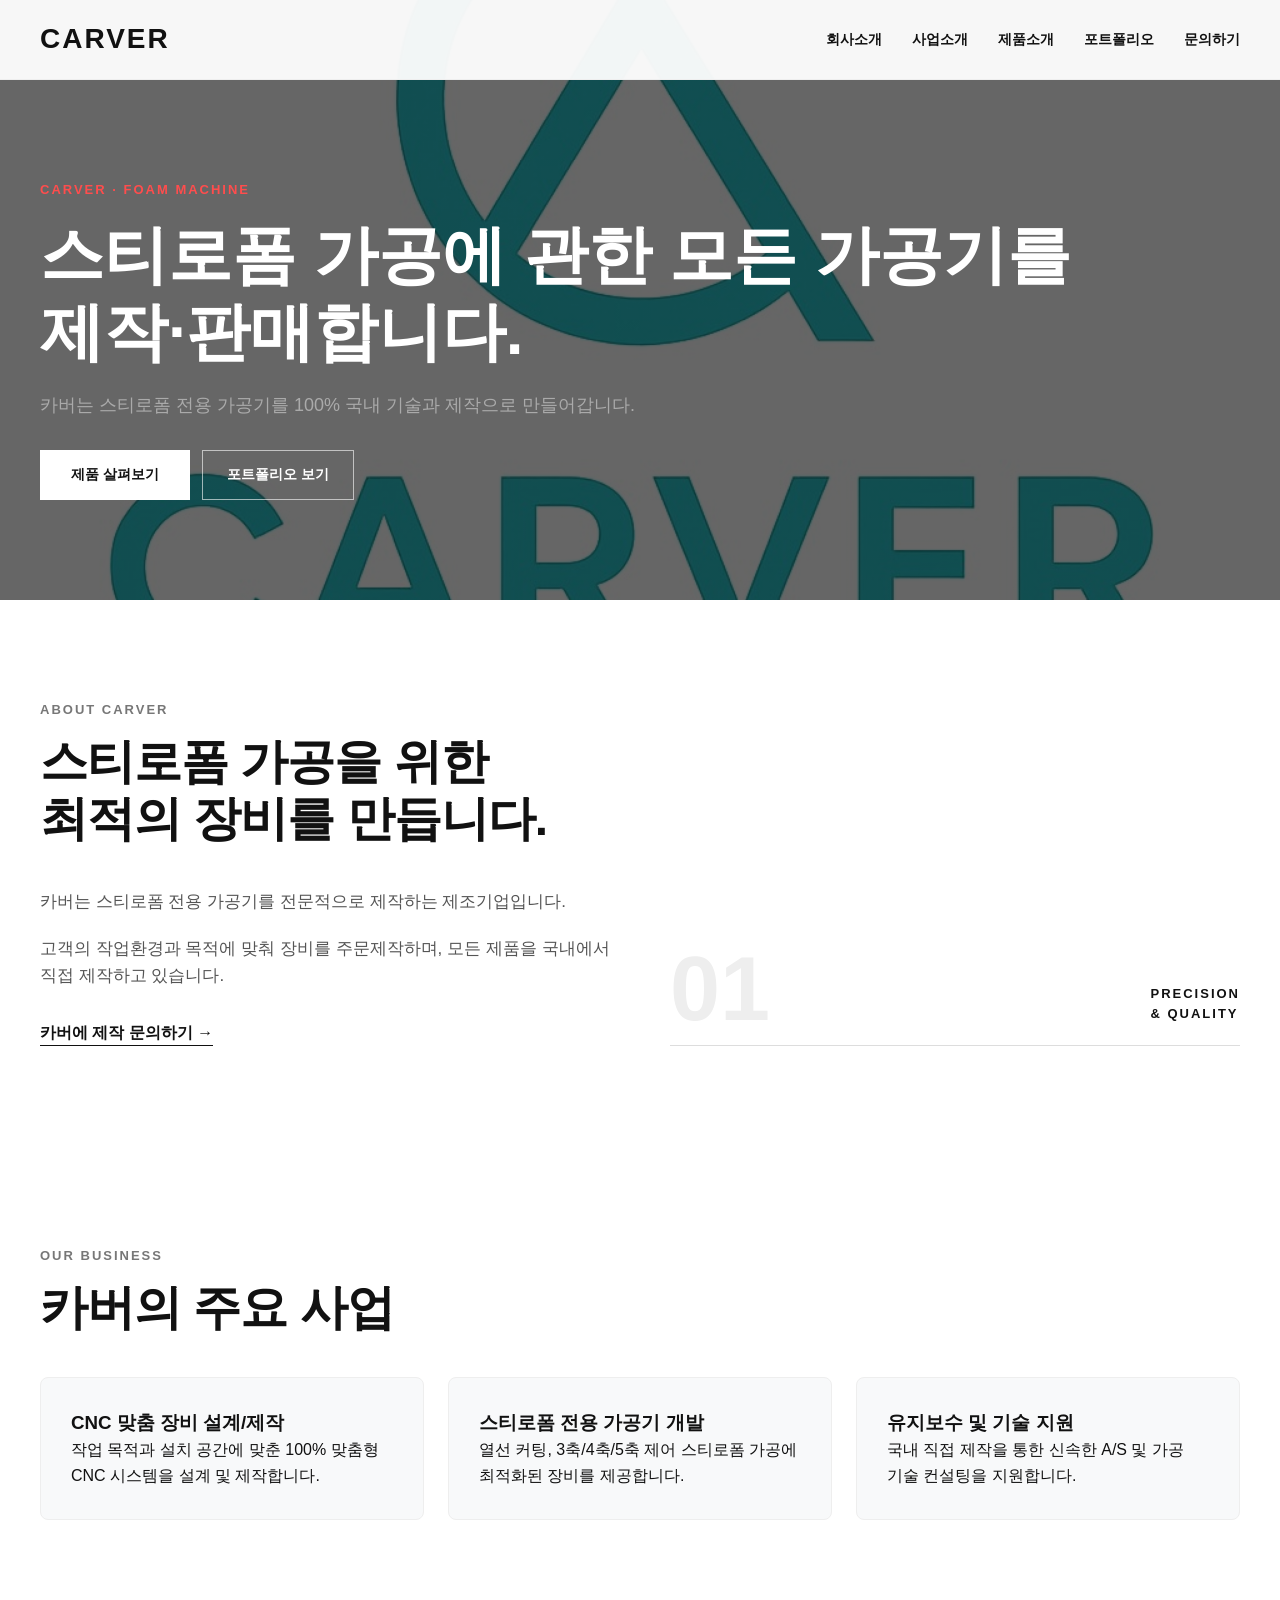
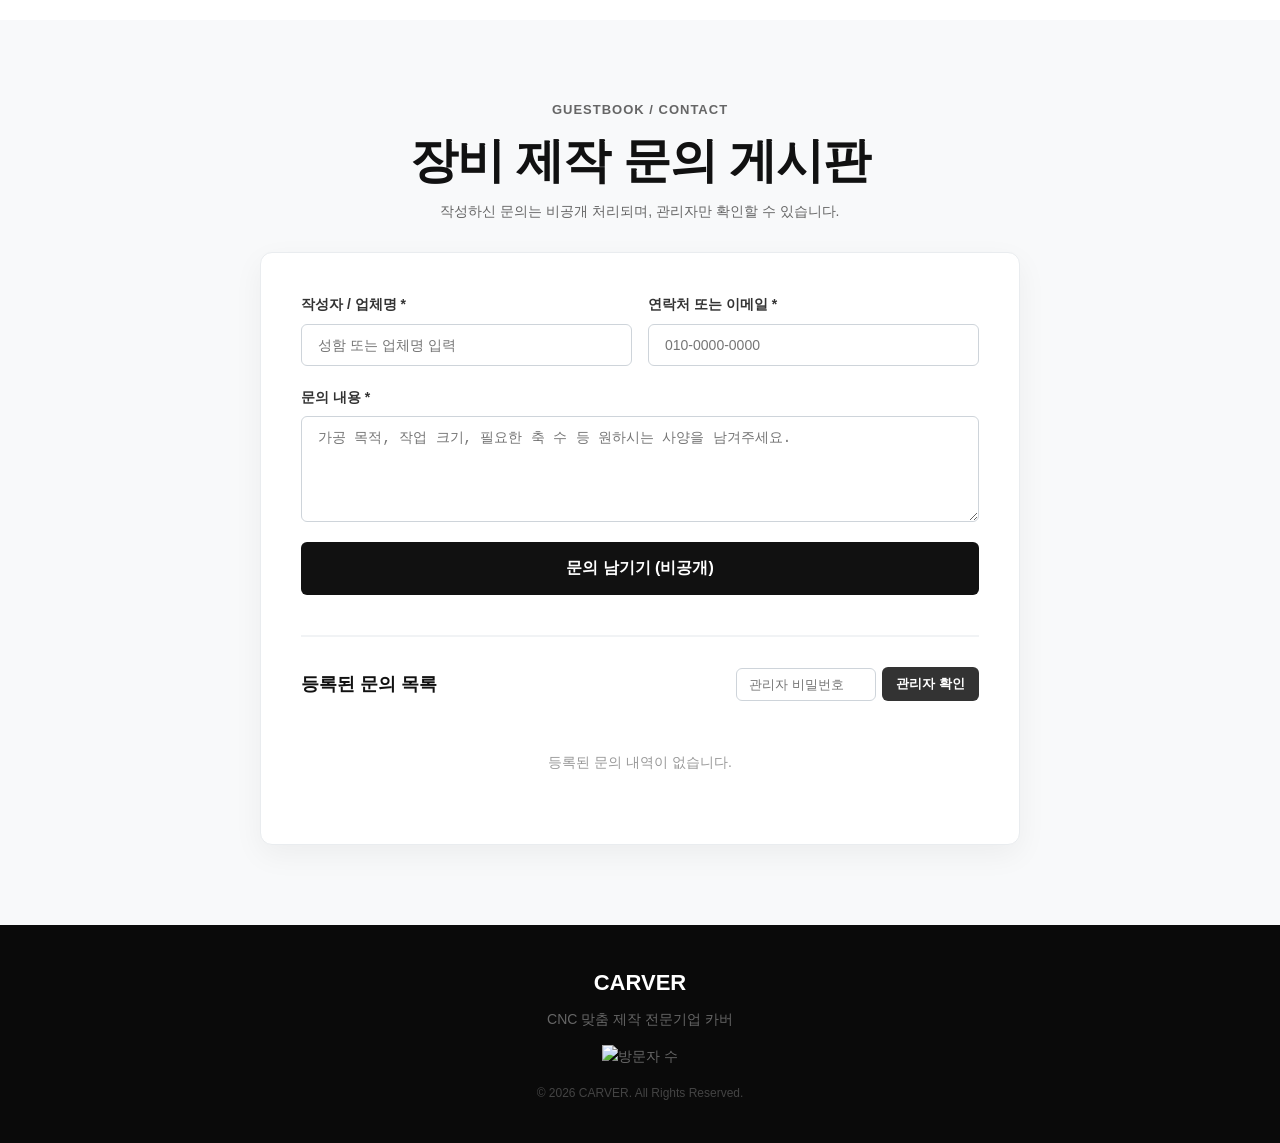
==== commit 4e93f862: "Update index.html" ====
--- a/index.html
+++ b/index.html
@@ -115,25 +115,6 @@
             color: #111 !important;
         }
 
-        /* 조회수 및 방문자 카운터 스타일 */
-        .page-views-counter {
-            display: inline-flex;
-            align-items: center;
-            justify-content: center;
-            gap: 8px;
-            background: #222;
-            color: #fff;
-            padding: 6px 14px;
-            border-radius: 20px;
-            font-size: 13px;
-            font-weight: 600;
-            margin-top: 10px;
-        }
-        .page-views-counter span {
-            color: #ff4d4d;
-            font-weight: 700;
-        }
-
         /* 📱 모바일 디바이스(768px 이하) 대응 스타일 */
         @media (max-width: 768px) {
             .menu-button {
@@ -324,14 +305,9 @@
             <div class="footer-logo">CARVER</div>
             <p>CNC 맞춤 제작 전문기업 카버</p>
 
-            <!-- 📊 조회수 및 방문자 수 표시 영역 -->
-            <div style="margin: 16px 0; display: flex; flex-direction: column; align-items: center; gap: 8px;">
-                <div class="page-views-counter">
-                    PAGE VIEWS: <span id="viewCountDisplay">0</span> 회
-                </div>
-                <div>
-                    <img src="https://hits.seeyoufarm.com/api/count/incr/badge.svg?url=https%3A%2F%2Fcarver-cnc.com&count_bg=%23ff4d4d&title_bg=%23222222&icon=&icon_color=%23E7E7E7&title=VISITORS&edge_flat=true" alt="방문자 수 카운터" style="vertical-align: middle;">
-                </div>
+            <!-- 📊 방문자 수 배지 (단일 적용) -->
+            <div style="margin: 14px 0 10px;">
+                <img src="https://hits.seeyoufarm.com/api/count/incr/badge.svg?url=https%3A%2F%2Fcarver-cnc.com&count_bg=%23ff4d4d&title_bg=%23222222&icon=&icon_color=%23E7E7E7&title=VISITORS&edge_flat=true" alt="방문자 수" style="vertical-align: middle;">
             </div>
 
             <p class="copyright">© 2026 CARVER. All Rights Reserved.</p>
@@ -341,17 +317,7 @@
     <!-- 자바스크립트 -->
     <script>
         document.addEventListener('DOMContentLoaded', function () {
-            // 1. 페이지 조회수 카운트 (localStorage 활용)
-            let currentViews = parseInt(localStorage.getItem('carverPageViews') || '0', 10);
-            currentViews += 1;
-            localStorage.setItem('carverPageViews', currentViews);
-            
-            const viewCountDisplay = document.getElementById('viewCountDisplay');
-            if (viewCountDisplay) {
-                viewCountDisplay.textContent = currentViews.toLocaleString('ko-KR');
-            }
-
-            // 2. 모바일 메뉴 토글
+            // 모바일 메뉴 토글
             const menuToggle = document.getElementById('menuToggle');
             const mainNav = document.getElementById('mainNav');
             
@@ -361,7 +327,7 @@
                 });
             }
 
-            // 3. 비공개 메모장 스크립트
+            // 비공개 메모장 스크립트
             const ADMIN_PASSWORD = "carver1234";
             let isAdmin = false;
 
@@ -464,575 +430,4 @@
         });
     </script>
 </body>
-</html>            border-radius: 12px !important;
-            padding: 40px !important;
-            box-shadow: 0 10px 30px rgba(0, 0, 0, 0.05) !important;
-            border: 1px solid #e9ecef !important;
-            box-sizing: border-box !important;
-        }
-        .form-row {
-            display: flex !important;
-            gap: 16px !important;
-            margin-bottom: 20px !important;
-        }
-        .form-col {
-            flex: 1 !important;
-            display: flex !important;
-            flex-direction: column !important;
-        }
-        .form-col-full {
-            margin-bottom: 20px !important;
-            display: flex !important;
-            flex-direction: column !important;
-        }
-        .form-label-custom {
-            font-size: 14px !important;
-            font-weight: 600 !important;
-            color: #333 !important;
-            margin-bottom: 8px !important;
-            display: block !important;
-            text-align: left !important;
-        }
-        .input-custom, .textarea-custom {
-            width: 100% !important;
-            padding: 12px 16px !important;
-            border: 1px solid #ced4da !important;
-            border-radius: 6px !important;
-            font-size: 14px !important;
-            box-sizing: border-box !important;
-            outline: none !important;
-            transition: border-color 0.2s, box-shadow 0.2s !important;
-            background-color: #fff !important;
-            color: #333 !important;
-            -webkit-appearance: none;
-        }
-        .input-custom:focus, .textarea-custom:focus {
-            border-color: #111 !important;
-            box-shadow: 0 0 0 3px rgba(0,0,0,0.05) !important;
-        }
-        .btn-submit-custom {
-            width: 100% !important;
-            padding: 16px !important;
-            background-color: #111111 !important;
-            color: #ffffff !important;
-            border: none !important;
-            border-radius: 6px !important;
-            font-size: 16px !important;
-            font-weight: 700 !important;
-            cursor: pointer !important;
-            transition: background-color 0.2s !important;
-        }
-        .btn-submit-custom:hover {
-            background-color: #ff4d4d !important;
-        }
-        .memo-divider {
-            margin: 40px 0 30px 0 !important;
-            border: 0 !important;
-            border-top: 2px solid #f1f3f5 !important;
-        }
-        .admin-header-custom {
-            display: flex !important;
-            justify-content: space-between !important;
-            align-items: center !important;
-            margin-bottom: 20px !important;
-            flex-wrap: wrap !important;
-            gap: 12px !important;
-        }
-        .admin-header-custom h3 {
-            margin: 0 !important;
-            font-size: 18px !important;
-            font-weight: 700 !important;
-            color: #111 !important;
-        }
-
-        /* 📱 모바일 디바이스(768px 이하) 대응 스타일 */
-        @media (max-width: 768px) {
-            .menu-button {
-                display: block !important;
-                background: none;
-                border: none;
-                font-size: 24px;
-                cursor: pointer;
-            }
-            .nav {
-                display: none;
-                position: absolute;
-                top: 80px;
-                left: 0;
-                width: 100%;
-                background: #fff;
-                flex-direction: column;
-                padding: 20px;
-                box-shadow: 0 10px 10px rgba(0,0,0,0.05);
-                border-top: 1px solid #eee;
-            }
-            .nav.active {
-                display: flex !important;
-            }
-            .service-grid {
-                grid-template-columns: 1fr;
-            }
-            .contact-section-custom {
-                padding: 50px 15px !important;
-            }
-            .contact-card {
-                padding: 24px 16px !important;
-                border-radius: 10px !important;
-            }
-            .form-row {
-                flex-direction: column !important;
-                gap: 16px !important;
-                margin-bottom: 16px !important;
-            }
-            .admin-header-custom {
-                flex-direction: column !important;
-                align-items: flex-start !important;
-            }
-            .admin-header-custom #adminAuthArea {
-                width: 100% !important;
-                justify-content: space-between !important;
-            }
-            .admin-header-custom #adminAuthArea input {
-                flex: 1 !important;
-            }
-            .section-title h2 {
-                font-size: 26px !important;
-            }
-        }
-    </style>
-</head>
-<body>
-
-    <!-- HEADER -->
-    <header class="header">
-        <div class="container header-inner">
-            <a href="index.html" class="logo">CARVER</a>
-            <nav class="nav" id="mainNav">
-                <a href="index.html#about">회사소개</a>
-                <a href="index.html#service">사업소개</a>
-                <a href="product.html">제품소개</a>
-                <a href="portfolio.html">포트폴리오</a>
-                <a href="index.html#contact">문의하기</a>
-            </nav>
-            <button type="button" class="menu-button" id="menuToggle" aria-label="메뉴 열기">☰</button>
-        </div>
-    </header>
-
-    <main>
-        <!-- HERO -->
-        <section class="hero">
-            <div class="container hero-content">
-                <p class="hero-label">CARVER · FOAM MACHINE</p>
-                <h1>스티로폼 가공에 관한 모든 가공기를<br>제작·판매합니다.</h1>
-                <p class="hero-description">카버는 스티로폼 전용 가공기를 100% 국내 기술과 제작으로 만들어갑니다.</p>
-                <div class="hero-buttons">
-                    <a href="product.html" class="button button-white">제품 살펴보기</a>
-                    <a href="portfolio.html" class="button button-outline">포트폴리오 보기</a>
-                </div>
-            </div>
-        </section>
-
-        <!-- 1. 회사소개 (ABOUT) -->
-        <section id="about" class="section about">
-            <div class="container">
-                <div class="section-title">
-                    <p class="section-label">ABOUT CARVER</p>
-                    <h2>스티로폼 가공을 위한<br>최적의 장비를 만듭니다.</h2>
-                </div>
-                <div class="about-content">
-                    <div class="about-text">
-                        <p>카버는 스티로폼 전용 가공기를 전문적으로 제작하는 제조기업입니다.</p>
-                        <p>고객의 작업환경과 목적에 맞춰 장비를 주문제작하며, 모든 제품을 국내에서 직접 제작하고 있습니다.</p>
-                        <a href="#contact" class="text-link">카버에 제작 문의하기 →</a>
-                    </div>
-                    <div class="about-number">
-                        <strong>01</strong>
-                        <span>PRECISION<br>& QUALITY</span>
-                    </div>
-                </div>
-            </div>
-        </section>
-
-        <!-- 2. 사업소개 (SERVICE) -->
-        <section id="service" class="section service">
-            <div class="container">
-                <div class="section-title">
-                    <p class="section-label">OUR BUSINESS</p>
-                    <h2>카버의 주요 사업</h2>
-                </div>
-                <div class="service-grid">
-                    <div class="service-card">
-                        <h3>CNC 맞춤 장비 설계/제작</h3>
-                        <p>작업 목적과 설치 공간에 맞춘 100% 맞춤형 CNC 시스템을 설계 및 제작합니다.</p>
-                    </div>
-                    <div class="service-card">
-                        <h3>스티로폼 전용 가공기 개발</h3>
-                        <p>열선 커팅, 3축/4축/5축 제어 스티로폼 가공에 최적화된 장비를 제공합니다.</p>
-                    </div>
-                    <div class="service-card">
-                        <h3>유지보수 및 기술 지원</h3>
-                        <p>국내 직접 제작을 통한 신속한 A/S 및 가공 기술 컨설팅을 지원합니다.</p>
-                    </div>
-                </div>
-            </div>
-        </section>
-
-        <!-- CONTACT -->
-        <section id="contact" class="contact-section-custom">
-            <div class="container">
-                <div class="section-title" style="text-align: center; margin-bottom: 30px;">
-                    <p class="section-label" style="color: #666666 !important; font-weight: 700; letter-spacing: 1px;">GUESTBOOK / CONTACT</p>
-                    <h2 style="font-weight: bold; margin-top: 8px;">장비 제작 문의 게시판</h2>
-                    <p style="margin-top: 10px; color: #666; font-size: 14px;">작성하신 문의는 비공개 처리되며, 관리자만 확인할 수 있습니다.</p>
-                </div>
-
-                <div class="contact-card">
-                    <!-- 문의 작성 폼 -->
-                    <form id="memoForm">
-                        <div class="form-row">
-                            <div class="form-col">
-                                <label for="writer" class="form-label-custom">작성자 / 업체명 *</label>
-                                <input type="text" id="writer" class="input-custom" placeholder="성함 또는 업체명 입력" required>
-                            </div>
-                            <div class="form-col">
-                                <label for="contactInfo" class="form-label-custom">연락처 또는 이메일 *</label>
-                                <input type="text" id="contactInfo" class="input-custom" placeholder="010-0000-0000" required>
-                            </div>
-                        </div>
-
-                        <div class="form-col-full">
-                            <label for="memoContent" class="form-label-custom">문의 내용 *</label>
-                            <textarea id="memoContent" class="textarea-custom" rows="5" placeholder="가공 목적, 작업 크기, 필요한 축 수 등 원하시는 사양을 남겨주세요." required></textarea>
-                        </div>
-
-                        <button type="submit" class="btn-submit-custom">문의 남기기 (비공개)</button>
-                    </form>
-
-                    <hr class="memo-divider">
-
-                    <!-- 문의 목록 및 관리자 인증 영역 -->
-                    <div class="memo-list-wrapper">
-                        <div class="admin-header-custom">
-                            <h3>등록된 문의 목록</h3>
-                            <div id="adminAuthArea" style="display: flex; gap: 6px; align-items: center;">
-                                <input type="password" id="adminPwInput" class="input-custom" placeholder="관리자 비밀번호" style="width: 140px !important; padding: 8px 12px !important; font-size: 13px !important;">
-                                <button type="button" onclick="checkAdmin()" style="padding: 8px 14px; font-size: 13px; font-weight: 600; cursor: pointer; background: #333; color: #fff; border: none; border-radius: 6px; white-space: nowrap;">관리자 확인</button>
-                            </div>
-                        </div>
-
-                        <div id="memoList">
-                            <!-- 비공개 글 목록 들어가는 곳 -->
-                        </div>
-                    </div>
-                </div>
-            </div>
-        </section>
-    </main>
-
-    <!-- FOOTER -->
-    <footer class="footer">
-        <div class="container">
-            <div class="footer-logo">CARVER</div>
-            <p>CNC 맞춤 제작 전문기업 카버</p>
-            <p class="copyright">© 2026 CARVER. All Rights Reserved.</p>
-        </div>
-    </footer>
-
-    <!-- 자바스크립트 -->
-    <script>
-        document.addEventListener('DOMContentLoaded', function () {
-            // 모바일 메뉴 토글
-            const menuToggle = document.getElementById('menuToggle');
-            const mainNav = document.getElementById('mainNav');
-            
-            if (menuToggle && mainNav) {
-                menuToggle.addEventListener('click', function() {
-                    mainNav.classList.toggle('active');
-                });
-            }
-
-            // 비공개 메모장 스크립트
-            const ADMIN_PASSWORD = "carver1234";
-            let isAdmin = false;
-
-            const memoForm = document.getElementById('memoForm');
-            const memoList = document.getElementById('memoList');
-
-            window.checkAdmin = function() {
-                const inputPw = document.getElementById('adminPwInput').value;
-                if (inputPw === ADMIN_PASSWORD) {
-                    isAdmin = true;
-                    alert('관리자로 인증되었습니다. 비공개 문의 내용을 확인하실 수 있습니다.');
-                    document.getElementById('adminAuthArea').innerHTML = '<span style="color:#e63946; font-weight:bold; font-size:13px; background:#ffe3e3; padding:6px 12px; border-radius:20px;">● 관리자 로그인 중</span>';
-                    loadMemos();
-                } else {
-                    alert('비밀번호가 일치하지 않습니다.');
-                }
-            };
-
-            function loadMemos() {
-                const memos = JSON.parse(localStorage.getItem('carverMemos')) || [];
-                memoList.innerHTML = '';
-
-                if (memos.length === 0) {
-                    memoList.innerHTML = '<p style="text-align:center; color:#999; padding:30px 0; font-size:14px;">등록된 문의 내역이 없습니다.</p>';
-                    return;
-                }
-
-                memos.forEach((memo, index) => {
-                    const memoItem = document.createElement('div');
-                    memoItem.style.cssText = "background: #f8f9fa; border: 1px solid #e9ecef; border-radius: 8px; padding: 16px; margin-bottom: 12px; position: relative; text-align: left;";
-
-                    if (isAdmin) {
-                        memoItem.innerHTML = `
-                            <div style="display: flex; justify-content: space-between; align-items: center; margin-bottom: 8px;">
-                                <strong style="font-size: 15px; color: #111;">${escapeHtml(memo.writer)}</strong>
-                                <span style="font-size: 11px; color: #888;">${memo.date}</span>
-                            </div>
-                            <div style="font-size: 13px; color: #e63946; font-weight: 600; margin-bottom: 8px;">연락처/메일: ${escapeHtml(memo.contactInfo)}</div>
-                            <div style="font-size: 14px; color: #333; line-height: 1.5; white-space: pre-line; background: #fff; padding: 10px; border-radius: 6px; border: 1px solid #eee;">${escapeHtml(memo.content)}</div>
-                            <button onclick="deleteMemo(${index})" style="position: absolute; top: 14px; right: 14px; background: none; border: none; color: #aaa; font-size: 12px; cursor: pointer; text-decoration: underline;">삭제</button>
-                        `;
-                    } else {
-                        memoItem.innerHTML = `
-                            <div style="display: flex; justify-content: space-between; align-items: center;">
-                                <strong style="font-size: 14px; color: #333;">${maskName(memo.writer)}</strong>
-                                <span style="font-size: 11px; color: #aaa;">${memo.date}</span>
-                            </div>
-                            <div style="font-size: 13px; color: #888; margin-top: 6px;">
-                                🔒 비공개 문의글입니다. (관리자만 내용 확인 가능)
-                            </div>
-                        `;
-                    }
-                    memoList.appendChild(memoItem);
-                });
-            }
-
-            memoForm.addEventListener('submit', function (e) {
-                e.preventDefault();
-
-                const writer = document.getElementById('writer').value;
-                const contactInfo = document.getElementById('contactInfo').value;
-                const content = document.getElementById('memoContent').value;
-                const date = new Date().toLocaleDateString('ko-KR', {
-                    year: 'numeric',
-                    month: '2-digit',
-                    day: '2-digit',
-                    hour: '2-digit',
-                    minute: '2-digit'
-                });
-
-                const memos = JSON.parse(localStorage.getItem('carverMemos')) || [];
-                memos.unshift({ writer, contactInfo, content, date });
-                localStorage.setItem('carverMemos', JSON.stringify(memos));
-
-                alert('문의가 접수되었습니다. 관리자 확인 후 빠른 시일 내에 연락드리겠습니다.');
-                memoForm.reset();
-                loadMemos();
-            });
-
-            window.deleteMemo = function (index) {
-                if (confirm('이 문의글을 삭제하시겠습니까?')) {
-                    const memos = JSON.parse(localStorage.getItem('carverMemos')) || [];
-                    memos.splice(index, 1);
-                    localStorage.setItem('carverMemos', JSON.stringify(memos));
-                    loadMemos();
-                }
-            };
-
-            function maskName(name) {
-                if (name.length <= 1) return name;
-                if (name.length === 2) return name[0] + '*';
-                return name[0] + '*'.repeat(name.length - 2) + name[name.length - 1];
-            }
-
-            function escapeHtml(str) {
-                return str.replace(/&/g, "&amp;").replace(/</g, "&lt;").replace(/>/g, "&gt;").replace(/"/g, "&quot;").replace(/'/g, "&#039;");
-            }
-
-            loadMemos();
-        });
-    </script>
-</body>
-</html>        .contact-section-custom {
-            background-color: #f8f9fa !important;
-            padding: 80px 20px !important;
-        }
-        .contact-card {
-            max-width: 760px !important;
-            margin: 0 auto !important;
-            background: #ffffff !important;
-            padding: 40px !important;
-            border-radius: 12px !important;
-            box-shadow: 0 4px 20px rgba(0, 0, 0, 0.05) !important;
-            border: 1px solid #e9ecef !important;
-            box-sizing: border-box !important;
-        }
-
-        .form-row {
-            display: flex !important;
-            gap: 16px !important;
-            margin-bottom: 20px !important;
-        }
-        .form-col {
-            flex: 1 !important;
-            display: flex !important;
-            flex-direction: column !important;
-        }
-        .form-col-full {
-            margin-bottom: 20px !important;
-            display: flex !important;
-            flex-direction: column !important;
-        }
-        .form-label-custom {
-            font-size: 14px !important;
-            font-weight: 600 !important;
-            color: #333 !important;
-            margin-bottom: 8px !important;
-            display: block !important;
-            text-align: left !important;
-        }
-        .input-custom, .textarea-custom {
-            width: 100% !important;
-            padding: 12px 16px !important;
-            border: 1px solid #ced4da !important;
-            border-radius: 6px !important;
-            font-size: 14px !important;
-            box-sizing: border-box !important;
-            outline: none !important;
-            transition: border-color 0.2s, box-shadow 0.2s !important;
-            background-color: #fff !important;
-            color: #333 !important;
-            -webkit-appearance: none !important;
-        }
-        .input-custom:focus, .textarea-custom:focus {
-            border-color: #111 !important;
-            box-shadow: 0 0 0 3px rgba(0,0,0,0.05) !important;
-        }
-        .btn-submit-custom {
-            width: 100% !important;
-            padding: 16px !important;
-            background-color: #111111 !important;
-            color: #ffffff !important;
-            border: none !important;
-            border-radius: 6px !important;
-            font-size: 16px !important;
-            font-weight: 700 !important;
-            cursor: pointer !important;
-            transition: background-color 0.2s !important;
-        }
-        .btn-submit-custom:hover {
-            background-color: #4f4d4d !important;
-        }
-        .memo-divider {
-            margin: 40px 0 30px 0 !important;
-            border: 0 !important;
-            border-top: 2px solid #f1f3f5 !important;
-        }
-        .admin-header-custom {
-            display: flex !important;
-            justify-content: space-between !important;
-            align-items: center !important;
-            margin-bottom: 20px !important;
-            flex-wrap: wrap !important;
-            gap: 12px !important;
-        }
-        .admin-header-custom h3 {
-            margin: 0 !important;
-            font-size: 18px !important;
-            font-weight: 700 !important;
-            color: #111 !important;
-        }
-
-        /* 모바일 디바이스(768px 이하) 대응 스타일 */
-        @media (max-width: 768px) {
-            .service-grid { grid-template-columns: 1fr; }
-            .contact-section-custom { padding: 50px 15px !important; }
-            .contact-card { padding: 24px 16px !important; border-radius: 10px !important; }
-            .form-row { flex-direction: column !important; gap: 16px !important; margin-bottom: 16px !important; }
-            .admin-header-custom { flex-direction: column !important; align-items: flex-start !important; }
-            .admin-header-custom #adminAuthArea { width: 100% !important; justify-content: space-between !important; }
-            .admin-header-custom #adminAuthArea input { flex: 1 !important; }
-        }
-
-        /* 푸터 스타일 */
-        footer {
-            background-color: #000000;
-            color: #ffffff;
-            text-align: center;
-            padding: 50px 20px;
-        }
-        footer h3 {
-            margin: 0 0 8px 0;
-            font-size: 18px;
-            letter-spacing: 1.5px;
-        }
-        footer p {
-            margin: 4px 0;
-            color: #888888;
-            font-size: 13px;
-        }
-        .counter-box {
-            margin: 18px 0;
-            display: flex;
-            justify-content: center;
-            align-items: center;
-        }
-    </style>
-</head>
-<body>
-
-    <!-- 헤더 영역 -->
-    <header style="display: flex; justify-content: space-between; align-items: center; padding: 20px 40px; border-bottom: 1px solid #eee;">
-        <h1 style="margin: 0; font-size: 24px; letter-spacing: 2px;">CARVER</h1>
-        <nav style="display: flex; gap: 20px; font-weight: bold; font-size: 14px;">
-            <a href="#about" style="text-decoration: none; color: #333;">회사소개</a>
-            <a href="#business" style="text-decoration: none; color: #333;">사업소개</a>
-            <a href="#products" style="text-decoration: none; color: #333;">제품소개</a>
-            <a href="#portfolio" style="text-decoration: none; color: #333;">포트폴리오</a>
-            <a href="#contact" style="text-decoration: none; color: #333;">문의하기</a>
-        </nav>
-    </header>
-
-    <!-- 문의하기 섹션 -->
-    <section id="contact" class="contact-section-custom">
-        <div class="contact-card">
-            <h2 style="text-align: center; margin-bottom: 30px; font-size: 22px;">문의 남기기 (비공개)</h2>
-            
-            <form style="display: flex; flex-direction: column;">
-                <div class="form-col-full">
-                    <label class="form-label-custom">문의 내용 *</label>
-                    <textarea class="textarea-custom" rows="5" placeholder="가공 규격, 작업 크기, 원하시는 사양을 남겨주세요."></textarea>
-                </div>
-                <button type="button" class="btn-submit-custom">문의 남기기 (비공개)</button>
-            </form>
-
-            <hr class="memo-divider">
-
-            <div class="admin-header-custom">
-                <h3>등록된 문의 목록</h3>
-                <div id="adminAuthArea" style="display: flex; gap: 8px;">
-                    <input type="password" class="input-custom" placeholder="관리자 비밀번호" style="width: 140px; padding: 8px 12px !important;">
-                    <button type="button" class="btn-submit-custom" style="padding: 8px 16px !important; font-size: 13px !important; width: auto !important;">관리자 확인</button>
-                </div>
-            </div>
-            
-            <p style="text-align: center; color: #999; margin: 40px 0; font-size: 14px;">등록된 문의 내역이 없습니다.</p>
-        </div>
-    </section>
-
-    <!-- 푸터 영역 (실시간 방문자 수 카운터 적용) -->
-    <footer>
-        <h3>CARVER</h3>
-        <p>CNC 맞춤 제작 전문기업 카버</p>
-
-        <!-- 실시간 방문자 카운터 뱃지 -->
-        <div class="counter-box">
-            <img src="https://hits.seeyoufarm.com/api/count/incr/badge.svg?url=https%3A%2F%2Fcarvercp.com&count_bg=%23333333&title_bg=%23555555&icon=&icon_color=%23E7E7E7&title=VISITORS&edge_flat=false" alt="실시간 방문자 수 카운터">
-        </div>
-
-        <p style="color: #555555; font-size: 12px; margin-top: 10px;">© 2026 CARVER. All Rights Reserved.</p>
-    </footer>
-
-</body>
 </html>
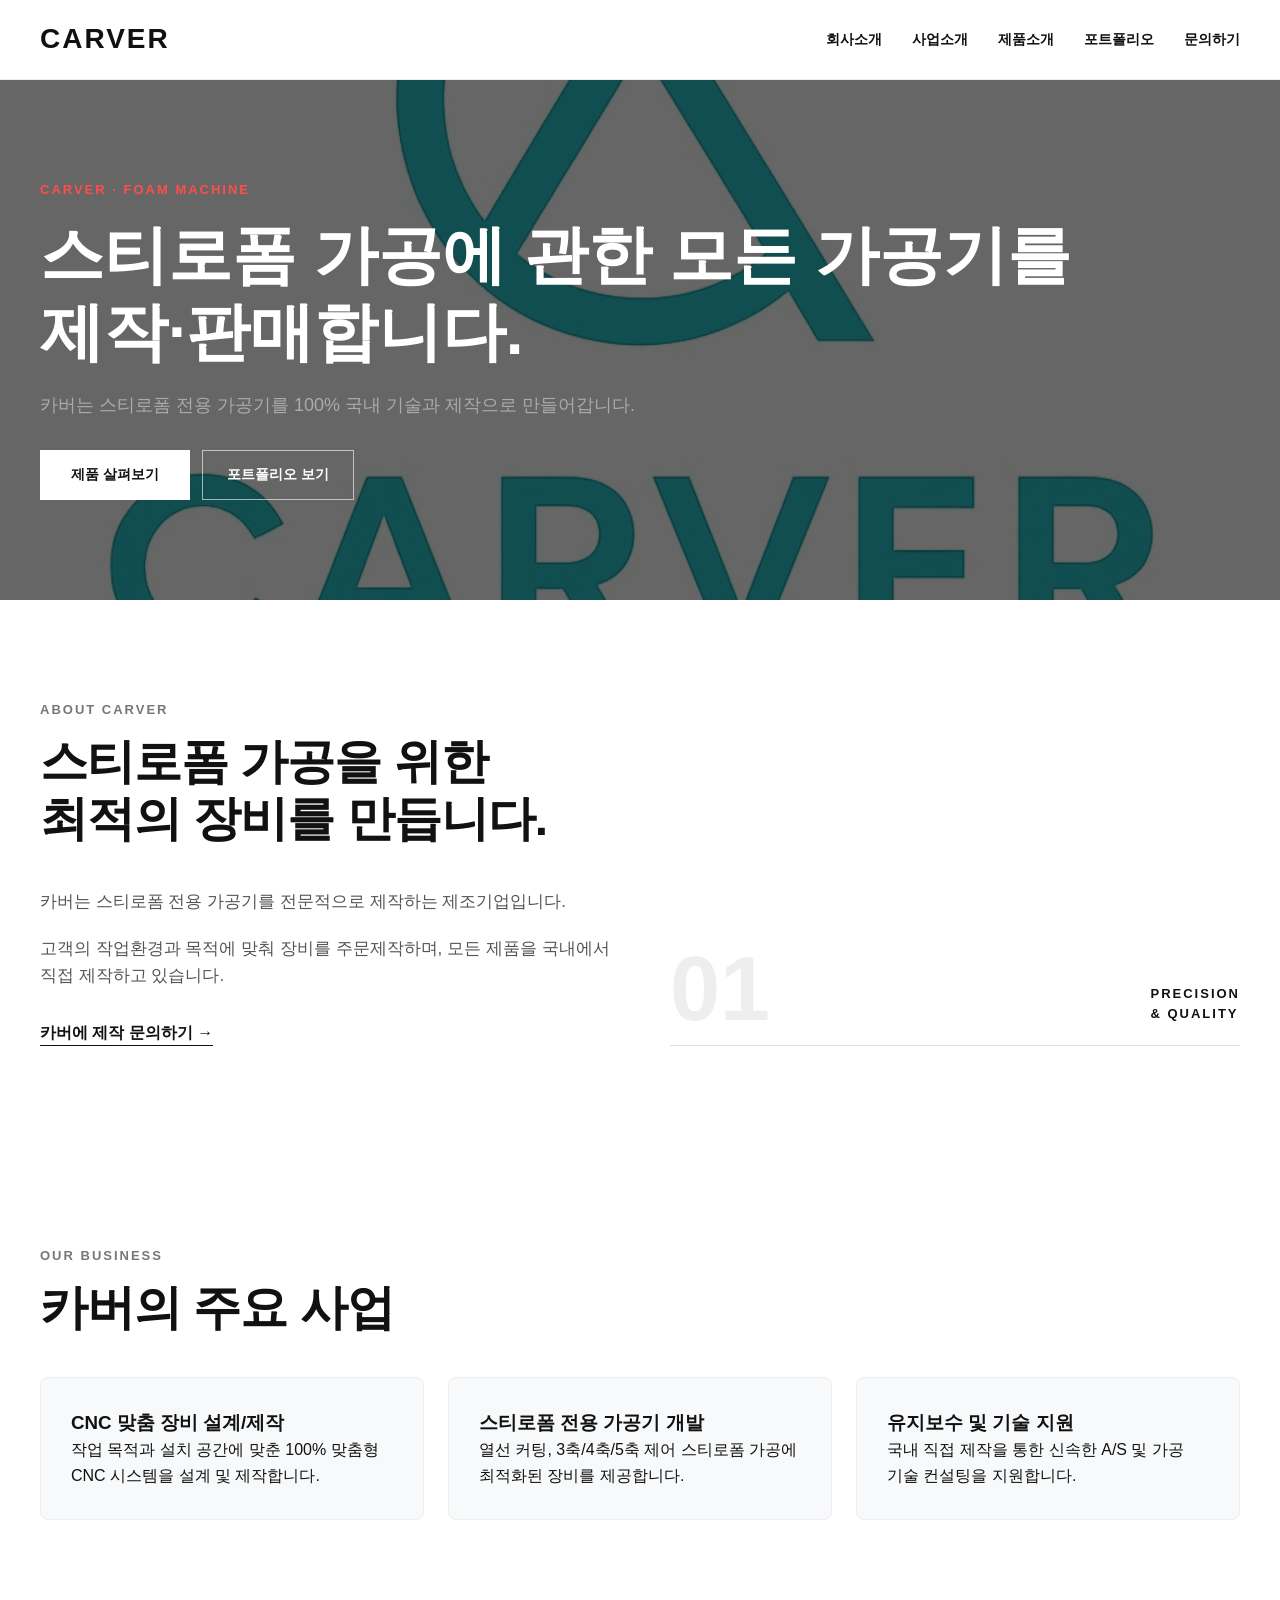
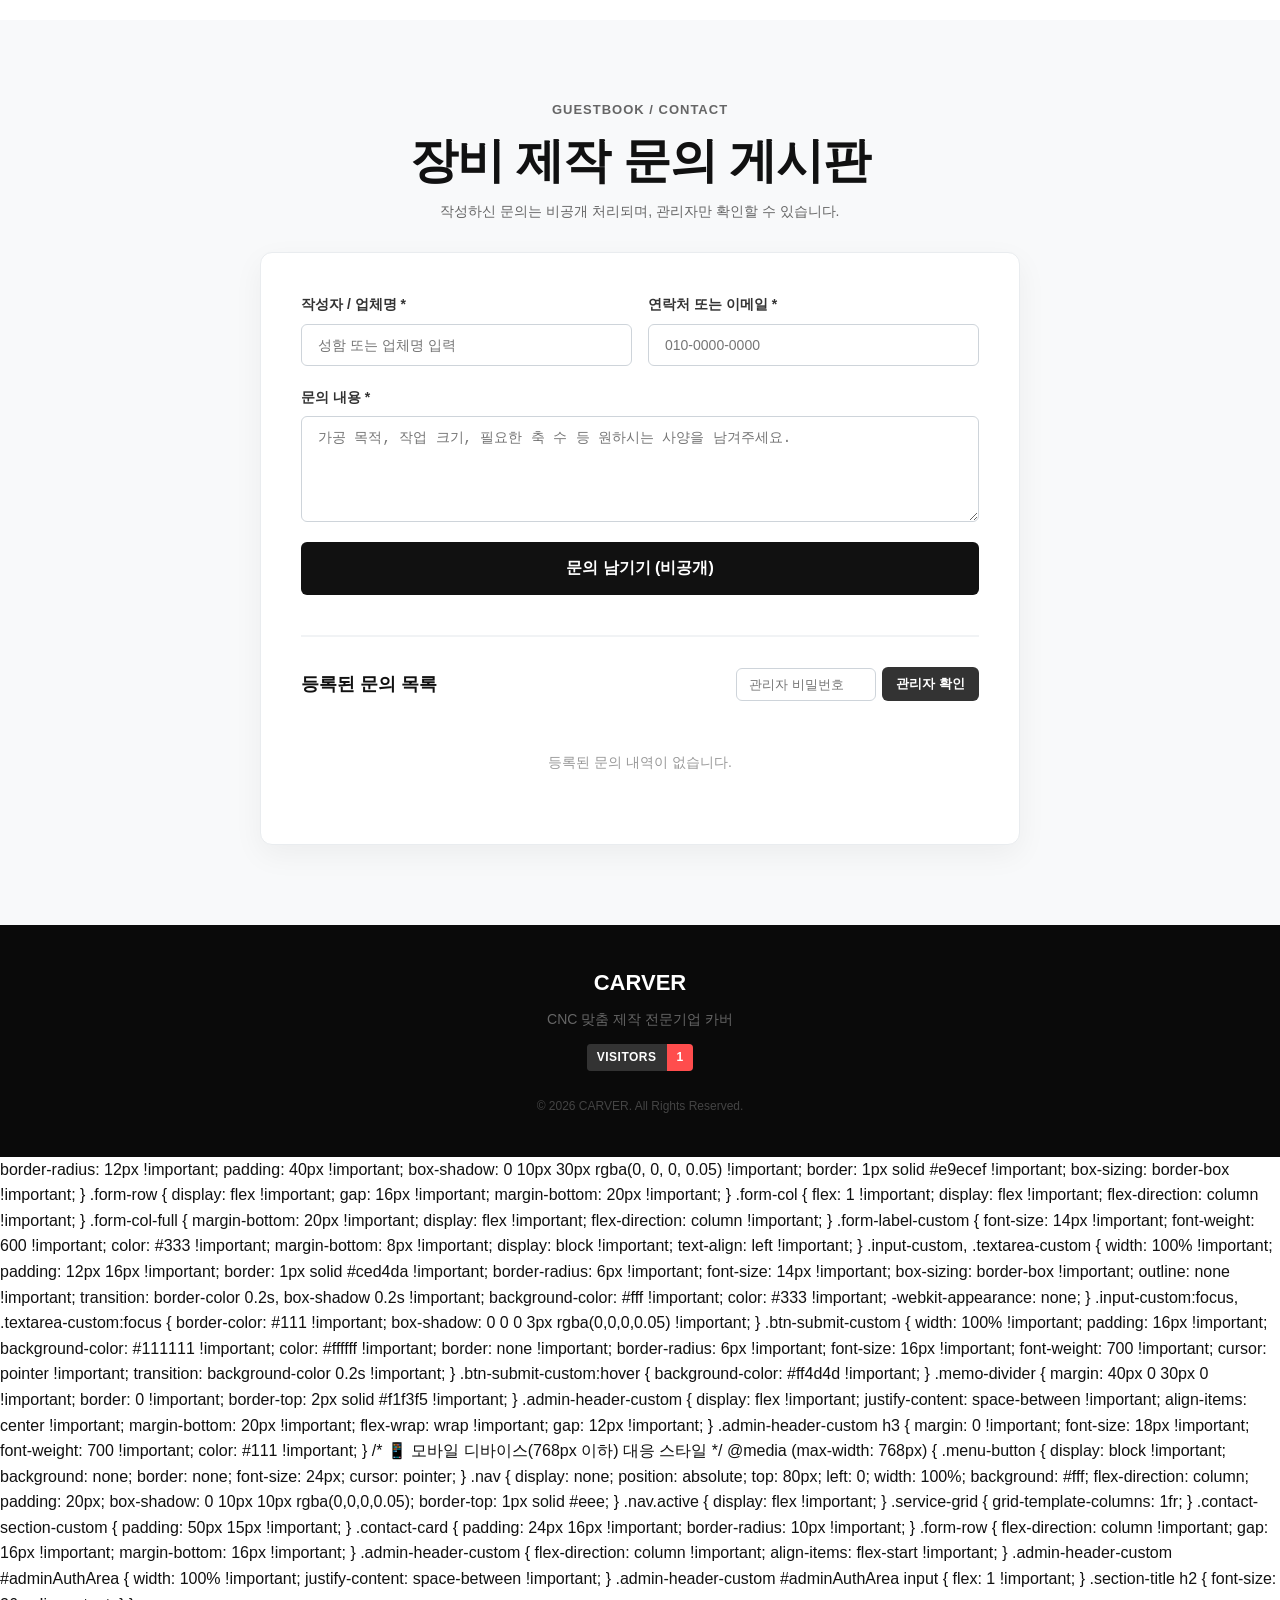
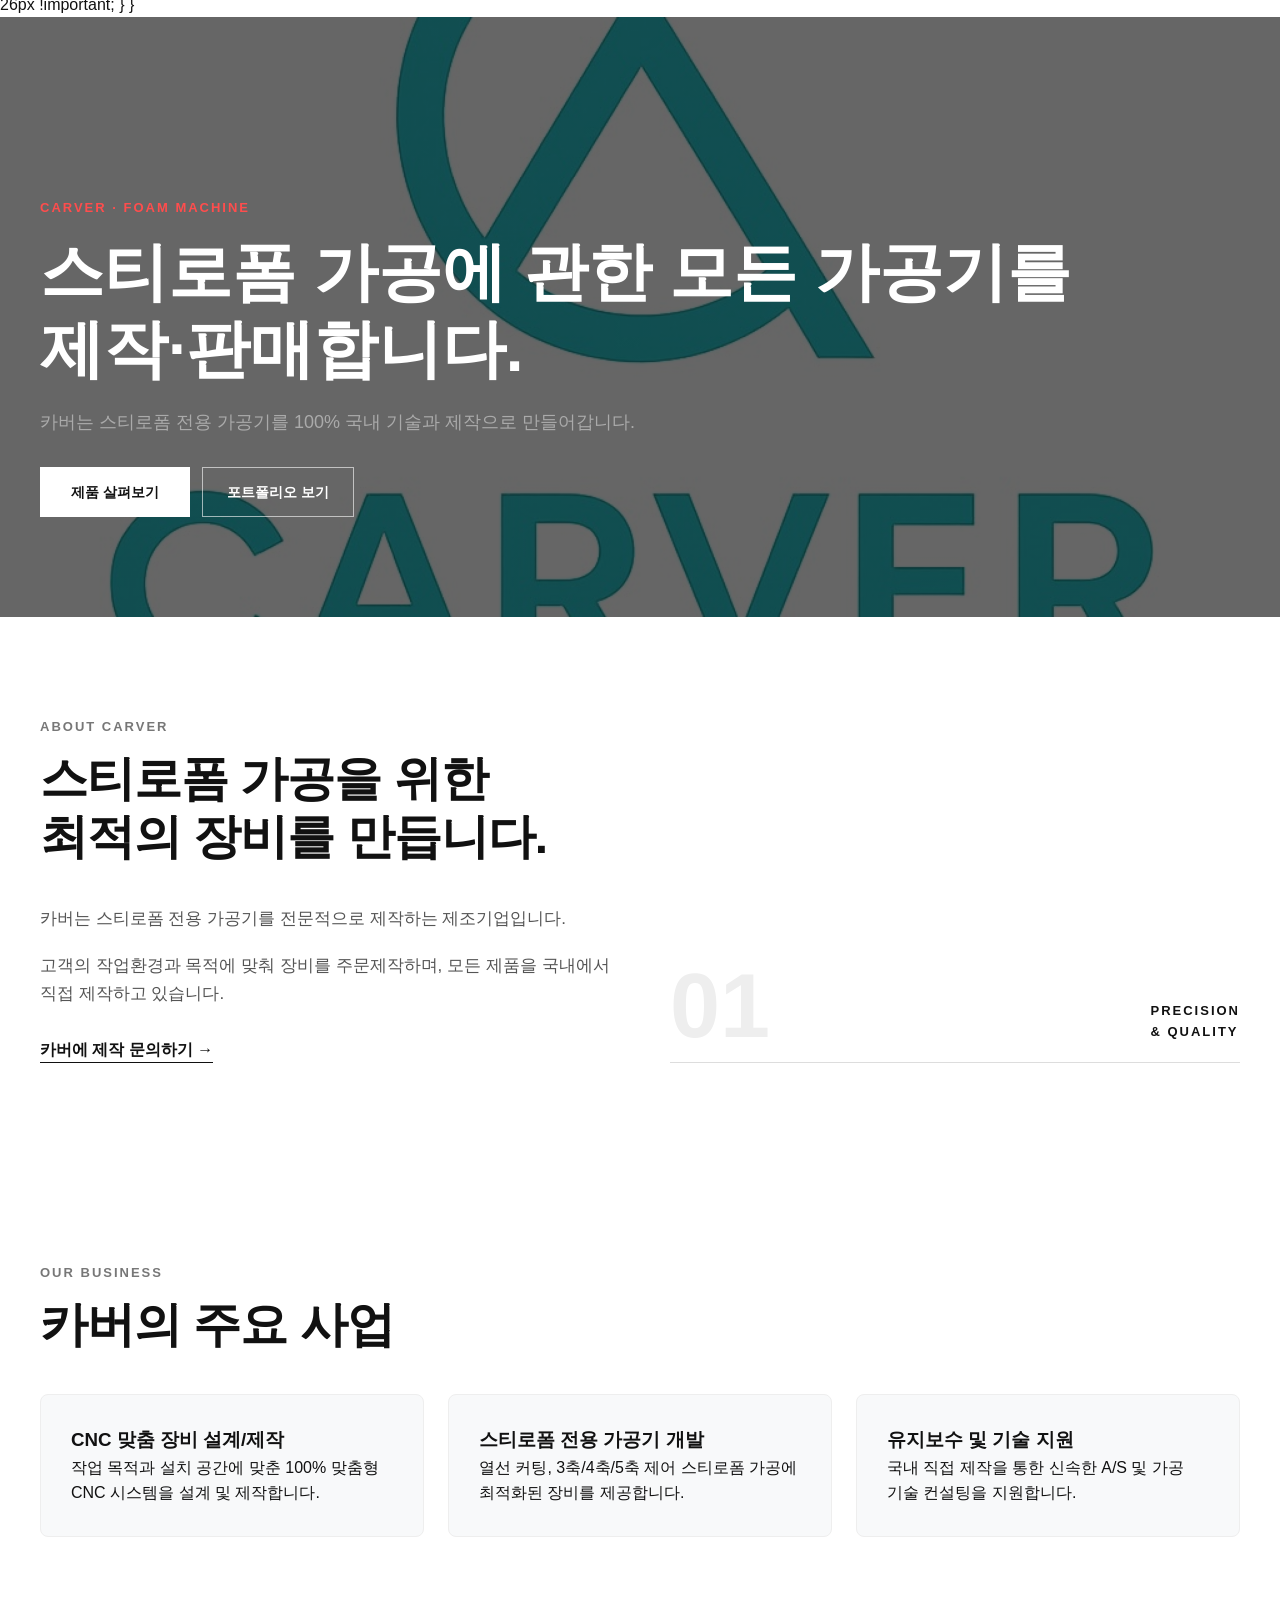
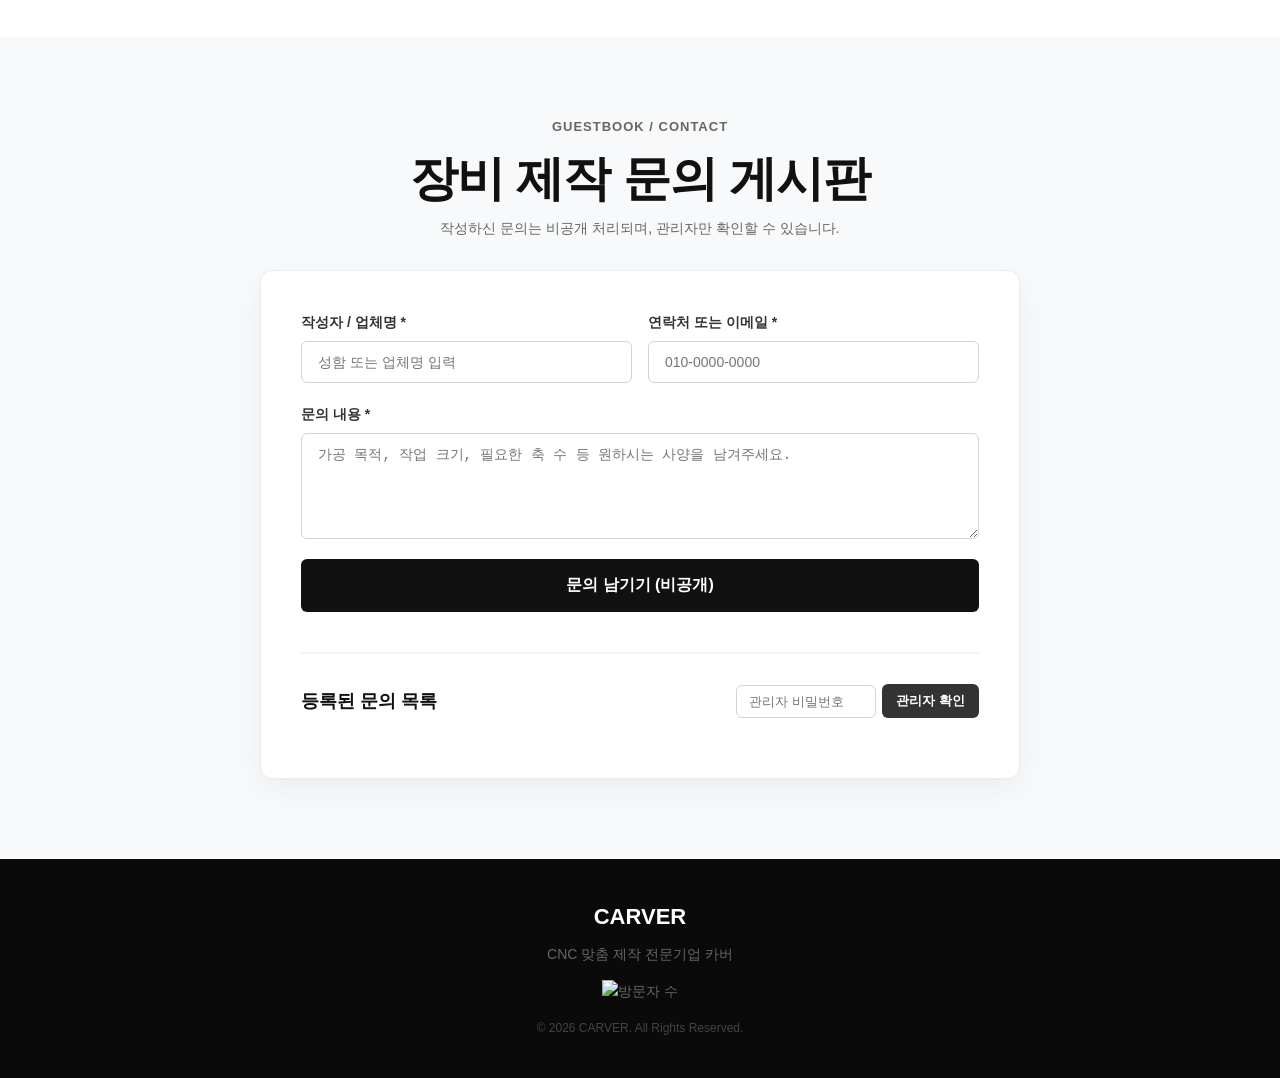
==== commit 6f7737e7: "Implement visitor counter feature in footer Add visitor counter and associated styles" ====
--- a/index.html
+++ b/index.html
@@ -115,6 +115,31 @@
             color: #111 !important;
         }
 
+        /* 📊 방문자 수 텍스트 뱃지 스타일 */
+        .visitor-counter-box {
+            display: inline-flex;
+            align-items: center;
+            background: #222;
+            border-radius: 4px;
+            overflow: hidden;
+            font-size: 12px;
+            font-family: Arial, sans-serif;
+            margin: 14px 0 10px;
+        }
+        .visitor-label {
+            background: #333;
+            color: #fff;
+            padding: 4px 10px;
+            font-weight: bold;
+            letter-spacing: 0.5px;
+        }
+        .visitor-count {
+            background: #ff4d4d;
+            color: #fff;
+            padding: 4px 10px;
+            font-weight: bold;
+        }
+
         /* 📱 모바일 디바이스(768px 이하) 대응 스타일 */
         @media (max-width: 768px) {
             .menu-button {
@@ -305,6 +330,415 @@
             <div class="footer-logo">CARVER</div>
             <p>CNC 맞춤 제작 전문기업 카버</p>
 
+            <!-- 📊 방문자 수 텍스트 뱃지 (이미지 대신 텍스트로 처리) -->
+            <div>
+                <div class="visitor-counter-box">
+                    <span class="visitor-label">VISITORS</span>
+                    <span class="visitor-count" id="visitorCountDisplay">1</span>
+                </div>
+            </div>
+
+            <p class="copyright">© 2026 CARVER. All Rights Reserved.</p>
+        </div>
+    </footer>
+
+    <!-- 자바스크립트 -->
+    <script>
+        document.addEventListener('DOMContentLoaded', function () {
+            // 1. 방문자 수 카운터 (localStorage 사용)
+            let currentCount = parseInt(localStorage.getItem('carverVisitorCount') || '0', 10);
+            currentCount += 1;
+            localStorage.setItem('carverVisitorCount', currentCount);
+            
+            const displayEl = document.getElementById('visitorCountDisplay');
+            if (displayEl) {
+                displayEl.textContent = currentCount.toLocaleString('ko-KR');
+            }
+
+            // 2. 모바일 메뉴 토글
+            const menuToggle = document.getElementById('menuToggle');
+            const mainNav = document.getElementById('mainNav');
+            
+            if (menuToggle && mainNav) {
+                menuToggle.addEventListener('click', function() {
+                    mainNav.classList.toggle('active');
+                });
+            }
+
+            // 3. 비공개 메모장 스크립트
+            const ADMIN_PASSWORD = "carver1234";
+            let isAdmin = false;
+
+            const memoForm = document.getElementById('memoForm');
+            const memoList = document.getElementById('memoList');
+
+            window.checkAdmin = function() {
+                const inputPw = document.getElementById('adminPwInput').value;
+                if (inputPw === ADMIN_PASSWORD) {
+                    isAdmin = true;
+                    alert('관리자로 인증되었습니다. 비공개 문의 내용을 확인하실 수 있습니다.');
+                    document.getElementById('adminAuthArea').innerHTML = '<span style="color:#e63946; font-weight:bold; font-size:13px; background:#ffe3e3; padding:6px 12px; border-radius:20px;">● 관리자 로그인 중</span>';
+                    loadMemos();
+                } else {
+                    alert('비밀번호가 일치하지 않습니다.');
+                }
+            };
+
+            function loadMemos() {
+                const memos = JSON.parse(localStorage.getItem('carverMemos')) || [];
+                memoList.innerHTML = '';
+
+                if (memos.length === 0) {
+                    memoList.innerHTML = '<p style="text-align:center; color:#999; padding:30px 0; font-size:14px;">등록된 문의 내역이 없습니다.</p>';
+                    return;
+                }
+
+                memos.forEach((memo, index) => {
+                    const memoItem = document.createElement('div');
+                    memoItem.style.cssText = "background: #f8f9fa; border: 1px solid #e9ecef; border-radius: 8px; padding: 16px; margin-bottom: 12px; position: relative; text-align: left;";
+
+                    if (isAdmin) {
+                        memoItem.innerHTML = `
+                            <div style="display: flex; justify-content: space-between; align-items: center; margin-bottom: 8px;">
+                                <strong style="font-size: 15px; color: #111;">${escapeHtml(memo.writer)}</strong>
+                                <span style="font-size: 11px; color: #888;">${memo.date}</span>
+                            </div>
+                            <div style="font-size: 13px; color: #e63946; font-weight: 600; margin-bottom: 8px;">연락처/메일: ${escapeHtml(memo.contactInfo)}</div>
+                            <div style="font-size: 14px; color: #333; line-height: 1.5; white-space: pre-line; background: #fff; padding: 10px; border-radius: 6px; border: 1px solid #eee;">${escapeHtml(memo.content)}</div>
+                            <button onclick="deleteMemo(${index})" style="position: absolute; top: 14px; right: 14px; background: none; border: none; color: #aaa; font-size: 12px; cursor: pointer; text-decoration: underline;">삭제</button>
+                        `;
+                    } else {
+                        memoItem.innerHTML = `
+                            <div style="display: flex; justify-content: space-between; align-items: center;">
+                                <strong style="font-size: 14px; color: #333;">${maskName(memo.writer)}</strong>
+                                <span style="font-size: 11px; color: #aaa;">${memo.date}</span>
+                            </div>
+                            <div style="font-size: 13px; color: #888; margin-top: 6px;">
+                                🔒 비공개 문의글입니다. (관리자만 내용 확인 가능)
+                            </div>
+                        `;
+                    }
+                    memoList.appendChild(memoItem);
+                });
+            }
+
+            memoForm.addEventListener('submit', function (e) {
+                e.preventDefault();
+
+                const writer = document.getElementById('writer').value;
+                const contactInfo = document.getElementById('contactInfo').value;
+                const content = document.getElementById('memoContent').value;
+                const date = new Date().toLocaleDateString('ko-KR', {
+                    year: 'numeric',
+                    month: '2-digit',
+                    day: '2-digit',
+                    hour: '2-digit',
+                    minute: '2-digit'
+                });
+
+                const memos = JSON.parse(localStorage.getItem('carverMemos')) || [];
+                memos.unshift({ writer, contactInfo, content, date });
+                localStorage.setItem('carverMemos', JSON.stringify(memos));
+
+                alert('문의가 접수되었습니다. 관리자 확인 후 빠른 시일 내에 연락드리겠습니다.');
+                memoForm.reset();
+                loadMemos();
+            });
+
+            window.deleteMemo = function (index) {
+                if (confirm('이 문의글을 삭제하시겠습니까?')) {
+                    const memos = JSON.parse(localStorage.getItem('carverMemos')) || [];
+                    memos.splice(index, 1);
+                    localStorage.setItem('carverMemos', JSON.stringify(memos));
+                    loadMemos();
+                }
+            };
+
+            function maskName(name) {
+                if (name.length <= 1) return name;
+                if (name.length === 2) return name[0] + '*';
+                return name[0] + '*'.repeat(name.length - 2) + name[name.length - 1];
+            }
+
+            function escapeHtml(str) {
+                return str.replace(/&/g, "&amp;").replace(/</g, "&lt;").replace(/>/g, "&gt;").replace(/"/g, "&quot;").replace(/'/g, "&#039;");
+            }
+
+            loadMemos();
+        });
+    </script>
+</body>
+</html>            border-radius: 12px !important;
+            padding: 40px !important;
+            box-shadow: 0 10px 30px rgba(0, 0, 0, 0.05) !important;
+            border: 1px solid #e9ecef !important;
+            box-sizing: border-box !important;
+        }
+        .form-row {
+            display: flex !important;
+            gap: 16px !important;
+            margin-bottom: 20px !important;
+        }
+        .form-col {
+            flex: 1 !important;
+            display: flex !important;
+            flex-direction: column !important;
+        }
+        .form-col-full {
+            margin-bottom: 20px !important;
+            display: flex !important;
+            flex-direction: column !important;
+        }
+        .form-label-custom {
+            font-size: 14px !important;
+            font-weight: 600 !important;
+            color: #333 !important;
+            margin-bottom: 8px !important;
+            display: block !important;
+            text-align: left !important;
+        }
+        .input-custom, .textarea-custom {
+            width: 100% !important;
+            padding: 12px 16px !important;
+            border: 1px solid #ced4da !important;
+            border-radius: 6px !important;
+            font-size: 14px !important;
+            box-sizing: border-box !important;
+            outline: none !important;
+            transition: border-color 0.2s, box-shadow 0.2s !important;
+            background-color: #fff !important;
+            color: #333 !important;
+            -webkit-appearance: none;
+        }
+        .input-custom:focus, .textarea-custom:focus {
+            border-color: #111 !important;
+            box-shadow: 0 0 0 3px rgba(0,0,0,0.05) !important;
+        }
+        .btn-submit-custom {
+            width: 100% !important;
+            padding: 16px !important;
+            background-color: #111111 !important;
+            color: #ffffff !important;
+            border: none !important;
+            border-radius: 6px !important;
+            font-size: 16px !important;
+            font-weight: 700 !important;
+            cursor: pointer !important;
+            transition: background-color 0.2s !important;
+        }
+        .btn-submit-custom:hover {
+            background-color: #ff4d4d !important;
+        }
+        .memo-divider {
+            margin: 40px 0 30px 0 !important;
+            border: 0 !important;
+            border-top: 2px solid #f1f3f5 !important;
+        }
+        .admin-header-custom {
+            display: flex !important;
+            justify-content: space-between !important;
+            align-items: center !important;
+            margin-bottom: 20px !important;
+            flex-wrap: wrap !important;
+            gap: 12px !important;
+        }
+        .admin-header-custom h3 {
+            margin: 0 !important;
+            font-size: 18px !important;
+            font-weight: 700 !important;
+            color: #111 !important;
+        }
+
+        /* 📱 모바일 디바이스(768px 이하) 대응 스타일 */
+        @media (max-width: 768px) {
+            .menu-button {
+                display: block !important;
+                background: none;
+                border: none;
+                font-size: 24px;
+                cursor: pointer;
+            }
+            .nav {
+                display: none;
+                position: absolute;
+                top: 80px;
+                left: 0;
+                width: 100%;
+                background: #fff;
+                flex-direction: column;
+                padding: 20px;
+                box-shadow: 0 10px 10px rgba(0,0,0,0.05);
+                border-top: 1px solid #eee;
+            }
+            .nav.active {
+                display: flex !important;
+            }
+            .service-grid {
+                grid-template-columns: 1fr;
+            }
+            .contact-section-custom {
+                padding: 50px 15px !important;
+            }
+            .contact-card {
+                padding: 24px 16px !important;
+                border-radius: 10px !important;
+            }
+            .form-row {
+                flex-direction: column !important;
+                gap: 16px !important;
+                margin-bottom: 16px !important;
+            }
+            .admin-header-custom {
+                flex-direction: column !important;
+                align-items: flex-start !important;
+            }
+            .admin-header-custom #adminAuthArea {
+                width: 100% !important;
+                justify-content: space-between !important;
+            }
+            .admin-header-custom #adminAuthArea input {
+                flex: 1 !important;
+            }
+            .section-title h2 {
+                font-size: 26px !important;
+            }
+        }
+    </style>
+</head>
+<body>
+
+    <!-- HEADER -->
+    <header class="header">
+        <div class="container header-inner">
+            <a href="index.html" class="logo">CARVER</a>
+            <nav class="nav" id="mainNav">
+                <a href="index.html#about">회사소개</a>
+                <a href="index.html#service">사업소개</a>
+                <a href="product.html">제품소개</a>
+                <a href="portfolio.html">포트폴리오</a>
+                <a href="index.html#contact">문의하기</a>
+            </nav>
+            <button type="button" class="menu-button" id="menuToggle" aria-label="메뉴 열기">☰</button>
+        </div>
+    </header>
+
+    <main>
+        <!-- HERO -->
+        <section class="hero">
+            <div class="container hero-content">
+                <p class="hero-label">CARVER · FOAM MACHINE</p>
+                <h1>스티로폼 가공에 관한 모든 가공기를<br>제작·판매합니다.</h1>
+                <p class="hero-description">카버는 스티로폼 전용 가공기를 100% 국내 기술과 제작으로 만들어갑니다.</p>
+                <div class="hero-buttons">
+                    <a href="product.html" class="button button-white">제품 살펴보기</a>
+                    <a href="portfolio.html" class="button button-outline">포트폴리오 보기</a>
+                </div>
+            </div>
+        </section>
+
+        <!-- 1. 회사소개 (ABOUT) -->
+        <section id="about" class="section about">
+            <div class="container">
+                <div class="section-title">
+                    <p class="section-label">ABOUT CARVER</p>
+                    <h2>스티로폼 가공을 위한<br>최적의 장비를 만듭니다.</h2>
+                </div>
+                <div class="about-content">
+                    <div class="about-text">
+                        <p>카버는 스티로폼 전용 가공기를 전문적으로 제작하는 제조기업입니다.</p>
+                        <p>고객의 작업환경과 목적에 맞춰 장비를 주문제작하며, 모든 제품을 국내에서 직접 제작하고 있습니다.</p>
+                        <a href="#contact" class="text-link">카버에 제작 문의하기 →</a>
+                    </div>
+                    <div class="about-number">
+                        <strong>01</strong>
+                        <span>PRECISION<br>& QUALITY</span>
+                    </div>
+                </div>
+            </div>
+        </section>
+
+        <!-- 2. 사업소개 (SERVICE) -->
+        <section id="service" class="section service">
+            <div class="container">
+                <div class="section-title">
+                    <p class="section-label">OUR BUSINESS</p>
+                    <h2>카버의 주요 사업</h2>
+                </div>
+                <div class="service-grid">
+                    <div class="service-card">
+                        <h3>CNC 맞춤 장비 설계/제작</h3>
+                        <p>작업 목적과 설치 공간에 맞춘 100% 맞춤형 CNC 시스템을 설계 및 제작합니다.</p>
+                    </div>
+                    <div class="service-card">
+                        <h3>스티로폼 전용 가공기 개발</h3>
+                        <p>열선 커팅, 3축/4축/5축 제어 스티로폼 가공에 최적화된 장비를 제공합니다.</p>
+                    </div>
+                    <div class="service-card">
+                        <h3>유지보수 및 기술 지원</h3>
+                        <p>국내 직접 제작을 통한 신속한 A/S 및 가공 기술 컨설팅을 지원합니다.</p>
+                    </div>
+                </div>
+            </div>
+        </section>
+
+        <!-- CONTACT -->
+        <section id="contact" class="contact-section-custom">
+            <div class="container">
+                <div class="section-title" style="text-align: center; margin-bottom: 30px;">
+                    <p class="section-label" style="color: #666666 !important; font-weight: 700; letter-spacing: 1px;">GUESTBOOK / CONTACT</p>
+                    <h2 style="font-weight: bold; margin-top: 8px;">장비 제작 문의 게시판</h2>
+                    <p style="margin-top: 10px; color: #666; font-size: 14px;">작성하신 문의는 비공개 처리되며, 관리자만 확인할 수 있습니다.</p>
+                </div>
+
+                <div class="contact-card">
+                    <!-- 문의 작성 폼 -->
+                    <form id="memoForm">
+                        <div class="form-row">
+                            <div class="form-col">
+                                <label for="writer" class="form-label-custom">작성자 / 업체명 *</label>
+                                <input type="text" id="writer" class="input-custom" placeholder="성함 또는 업체명 입력" required>
+                            </div>
+                            <div class="form-col">
+                                <label for="contactInfo" class="form-label-custom">연락처 또는 이메일 *</label>
+                                <input type="text" id="contactInfo" class="input-custom" placeholder="010-0000-0000" required>
+                            </div>
+                        </div>
+
+                        <div class="form-col-full">
+                            <label for="memoContent" class="form-label-custom">문의 내용 *</label>
+                            <textarea id="memoContent" class="textarea-custom" rows="5" placeholder="가공 목적, 작업 크기, 필요한 축 수 등 원하시는 사양을 남겨주세요." required></textarea>
+                        </div>
+
+                        <button type="submit" class="btn-submit-custom">문의 남기기 (비공개)</button>
+                    </form>
+
+                    <hr class="memo-divider">
+
+                    <!-- 문의 목록 및 관리자 인증 영역 -->
+                    <div class="memo-list-wrapper">
+                        <div class="admin-header-custom">
+                            <h3>등록된 문의 목록</h3>
+                            <div id="adminAuthArea" style="display: flex; gap: 6px; align-items: center;">
+                                <input type="password" id="adminPwInput" class="input-custom" placeholder="관리자 비밀번호" style="width: 140px !important; padding: 8px 12px !important; font-size: 13px !important;">
+                                <button type="button" onclick="checkAdmin()" style="padding: 8px 14px; font-size: 13px; font-weight: 600; cursor: pointer; background: #333; color: #fff; border: none; border-radius: 6px; white-space: nowrap;">관리자 확인</button>
+                            </div>
+                        </div>
+
+                        <div id="memoList">
+                            <!-- 비공개 글 목록 들어가는 곳 -->
+                        </div>
+                    </div>
+                </div>
+            </div>
+        </section>
+    </main>
+
+    <!-- FOOTER -->
+    <footer class="footer">
+        <div class="container" style="text-align: center;">
+            <div class="footer-logo">CARVER</div>
+            <p>CNC 맞춤 제작 전문기업 카버</p>
+
             <!-- 📊 방문자 수 배지 (단일 적용) -->
             <div style="margin: 14px 0 10px;">
                 <img src="https://hits.seeyoufarm.com/api/count/incr/badge.svg?url=https%3A%2F%2Fcarver-cnc.com&count_bg=%23ff4d4d&title_bg=%23222222&icon=&icon_color=%23E7E7E7&title=VISITORS&edge_flat=true" alt="방문자 수" style="vertical-align: middle;">
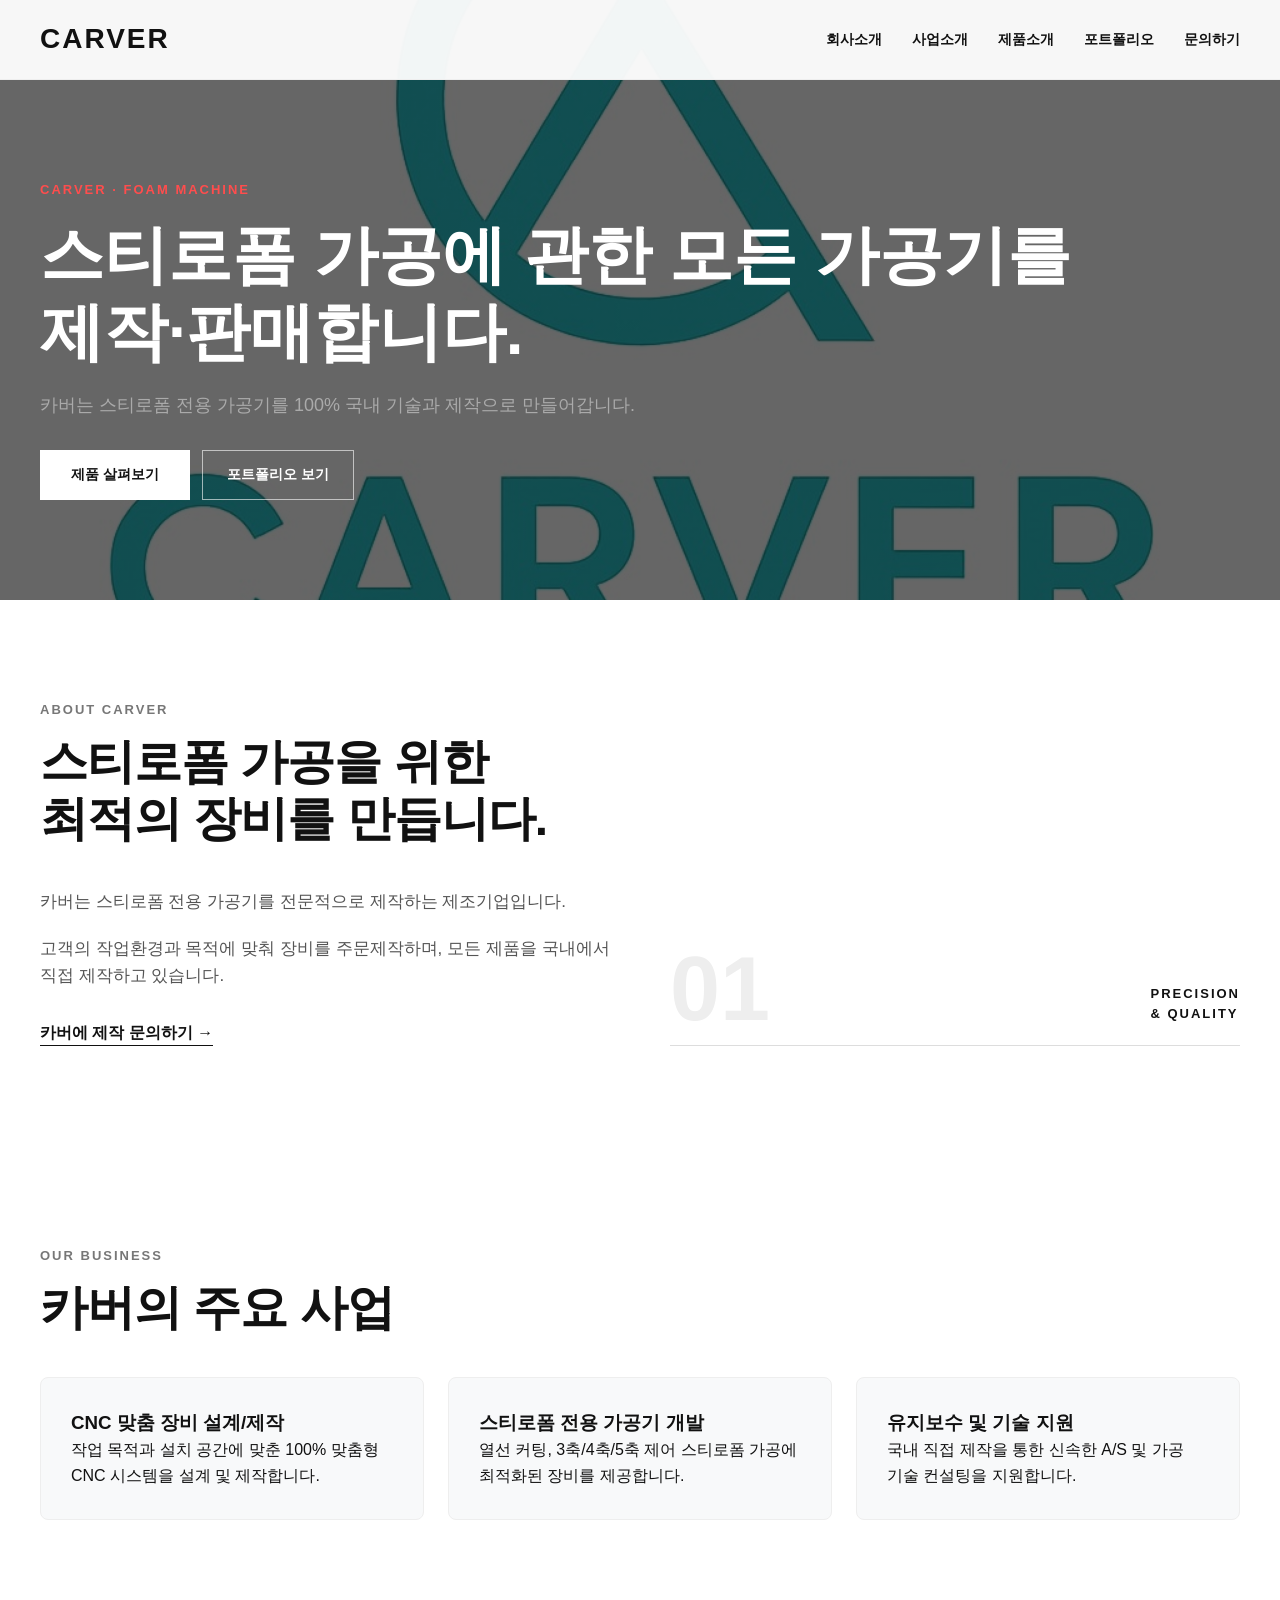
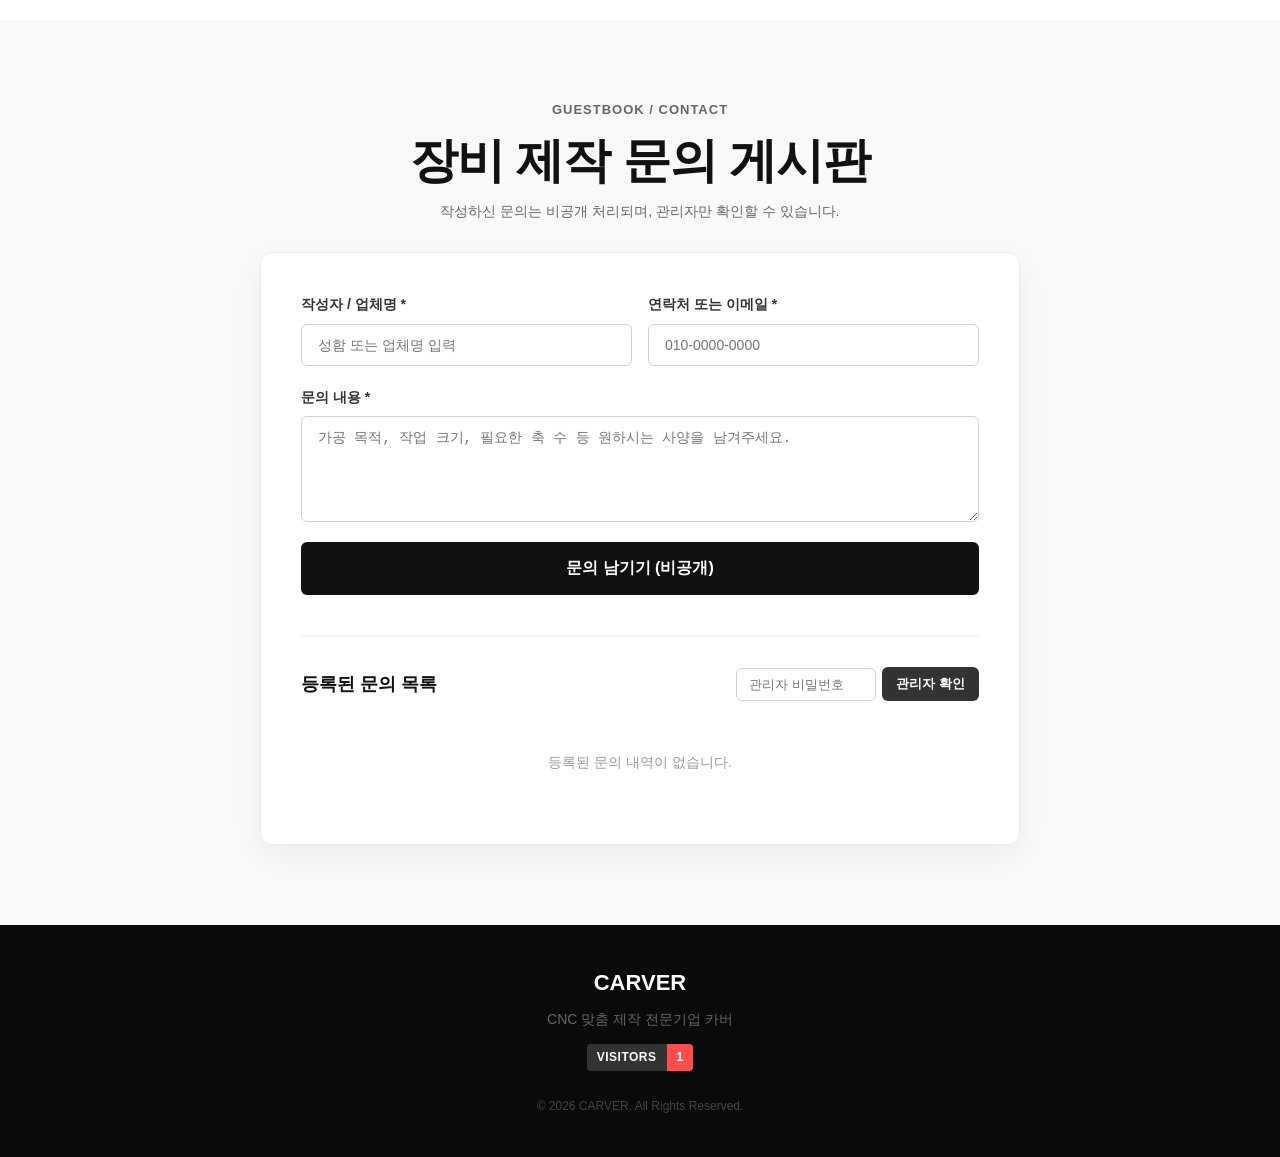
==== commit a7750e04: "Update index.html" ====
--- a/index.html
+++ b/index.html
@@ -115,7 +115,7 @@
             color: #111 !important;
         }
 
-        /* 📊 방문자 수 텍스트 뱃지 스타일 */
+        /* 방문자 수 텍스트 뱃지 스타일 */
         .visitor-counter-box {
             display: inline-flex;
             align-items: center;
@@ -140,7 +140,7 @@
             font-weight: bold;
         }
 
-        /* 📱 모바일 디바이스(768px 이하) 대응 스타일 */
+        /* 모바일 디바이스(768px 이하) 대응 스타일 */
         @media (max-width: 768px) {
             .menu-button {
                 display: block !important;
@@ -330,7 +330,7 @@
             <div class="footer-logo">CARVER</div>
             <p>CNC 맞춤 제작 전문기업 카버</p>
 
-            <!-- 📊 방문자 수 텍스트 뱃지 (이미지 대신 텍스트로 처리) -->
+            <!-- 방문자 수 텍스트 뱃지 -->
             <div>
                 <div class="visitor-counter-box">
                     <span class="visitor-label">VISITORS</span>
@@ -468,400 +468,4 @@
         });
     </script>
 </body>
-</html>            border-radius: 12px !important;
-            padding: 40px !important;
-            box-shadow: 0 10px 30px rgba(0, 0, 0, 0.05) !important;
-            border: 1px solid #e9ecef !important;
-            box-sizing: border-box !important;
-        }
-        .form-row {
-            display: flex !important;
-            gap: 16px !important;
-            margin-bottom: 20px !important;
-        }
-        .form-col {
-            flex: 1 !important;
-            display: flex !important;
-            flex-direction: column !important;
-        }
-        .form-col-full {
-            margin-bottom: 20px !important;
-            display: flex !important;
-            flex-direction: column !important;
-        }
-        .form-label-custom {
-            font-size: 14px !important;
-            font-weight: 600 !important;
-            color: #333 !important;
-            margin-bottom: 8px !important;
-            display: block !important;
-            text-align: left !important;
-        }
-        .input-custom, .textarea-custom {
-            width: 100% !important;
-            padding: 12px 16px !important;
-            border: 1px solid #ced4da !important;
-            border-radius: 6px !important;
-            font-size: 14px !important;
-            box-sizing: border-box !important;
-            outline: none !important;
-            transition: border-color 0.2s, box-shadow 0.2s !important;
-            background-color: #fff !important;
-            color: #333 !important;
-            -webkit-appearance: none;
-        }
-        .input-custom:focus, .textarea-custom:focus {
-            border-color: #111 !important;
-            box-shadow: 0 0 0 3px rgba(0,0,0,0.05) !important;
-        }
-        .btn-submit-custom {
-            width: 100% !important;
-            padding: 16px !important;
-            background-color: #111111 !important;
-            color: #ffffff !important;
-            border: none !important;
-            border-radius: 6px !important;
-            font-size: 16px !important;
-            font-weight: 700 !important;
-            cursor: pointer !important;
-            transition: background-color 0.2s !important;
-        }
-        .btn-submit-custom:hover {
-            background-color: #ff4d4d !important;
-        }
-        .memo-divider {
-            margin: 40px 0 30px 0 !important;
-            border: 0 !important;
-            border-top: 2px solid #f1f3f5 !important;
-        }
-        .admin-header-custom {
-            display: flex !important;
-            justify-content: space-between !important;
-            align-items: center !important;
-            margin-bottom: 20px !important;
-            flex-wrap: wrap !important;
-            gap: 12px !important;
-        }
-        .admin-header-custom h3 {
-            margin: 0 !important;
-            font-size: 18px !important;
-            font-weight: 700 !important;
-            color: #111 !important;
-        }
-
-        /* 📱 모바일 디바이스(768px 이하) 대응 스타일 */
-        @media (max-width: 768px) {
-            .menu-button {
-                display: block !important;
-                background: none;
-                border: none;
-                font-size: 24px;
-                cursor: pointer;
-            }
-            .nav {
-                display: none;
-                position: absolute;
-                top: 80px;
-                left: 0;
-                width: 100%;
-                background: #fff;
-                flex-direction: column;
-                padding: 20px;
-                box-shadow: 0 10px 10px rgba(0,0,0,0.05);
-                border-top: 1px solid #eee;
-            }
-            .nav.active {
-                display: flex !important;
-            }
-            .service-grid {
-                grid-template-columns: 1fr;
-            }
-            .contact-section-custom {
-                padding: 50px 15px !important;
-            }
-            .contact-card {
-                padding: 24px 16px !important;
-                border-radius: 10px !important;
-            }
-            .form-row {
-                flex-direction: column !important;
-                gap: 16px !important;
-                margin-bottom: 16px !important;
-            }
-            .admin-header-custom {
-                flex-direction: column !important;
-                align-items: flex-start !important;
-            }
-            .admin-header-custom #adminAuthArea {
-                width: 100% !important;
-                justify-content: space-between !important;
-            }
-            .admin-header-custom #adminAuthArea input {
-                flex: 1 !important;
-            }
-            .section-title h2 {
-                font-size: 26px !important;
-            }
-        }
-    </style>
-</head>
-<body>
-
-    <!-- HEADER -->
-    <header class="header">
-        <div class="container header-inner">
-            <a href="index.html" class="logo">CARVER</a>
-            <nav class="nav" id="mainNav">
-                <a href="index.html#about">회사소개</a>
-                <a href="index.html#service">사업소개</a>
-                <a href="product.html">제품소개</a>
-                <a href="portfolio.html">포트폴리오</a>
-                <a href="index.html#contact">문의하기</a>
-            </nav>
-            <button type="button" class="menu-button" id="menuToggle" aria-label="메뉴 열기">☰</button>
-        </div>
-    </header>
-
-    <main>
-        <!-- HERO -->
-        <section class="hero">
-            <div class="container hero-content">
-                <p class="hero-label">CARVER · FOAM MACHINE</p>
-                <h1>스티로폼 가공에 관한 모든 가공기를<br>제작·판매합니다.</h1>
-                <p class="hero-description">카버는 스티로폼 전용 가공기를 100% 국내 기술과 제작으로 만들어갑니다.</p>
-                <div class="hero-buttons">
-                    <a href="product.html" class="button button-white">제품 살펴보기</a>
-                    <a href="portfolio.html" class="button button-outline">포트폴리오 보기</a>
-                </div>
-            </div>
-        </section>
-
-        <!-- 1. 회사소개 (ABOUT) -->
-        <section id="about" class="section about">
-            <div class="container">
-                <div class="section-title">
-                    <p class="section-label">ABOUT CARVER</p>
-                    <h2>스티로폼 가공을 위한<br>최적의 장비를 만듭니다.</h2>
-                </div>
-                <div class="about-content">
-                    <div class="about-text">
-                        <p>카버는 스티로폼 전용 가공기를 전문적으로 제작하는 제조기업입니다.</p>
-                        <p>고객의 작업환경과 목적에 맞춰 장비를 주문제작하며, 모든 제품을 국내에서 직접 제작하고 있습니다.</p>
-                        <a href="#contact" class="text-link">카버에 제작 문의하기 →</a>
-                    </div>
-                    <div class="about-number">
-                        <strong>01</strong>
-                        <span>PRECISION<br>& QUALITY</span>
-                    </div>
-                </div>
-            </div>
-        </section>
-
-        <!-- 2. 사업소개 (SERVICE) -->
-        <section id="service" class="section service">
-            <div class="container">
-                <div class="section-title">
-                    <p class="section-label">OUR BUSINESS</p>
-                    <h2>카버의 주요 사업</h2>
-                </div>
-                <div class="service-grid">
-                    <div class="service-card">
-                        <h3>CNC 맞춤 장비 설계/제작</h3>
-                        <p>작업 목적과 설치 공간에 맞춘 100% 맞춤형 CNC 시스템을 설계 및 제작합니다.</p>
-                    </div>
-                    <div class="service-card">
-                        <h3>스티로폼 전용 가공기 개발</h3>
-                        <p>열선 커팅, 3축/4축/5축 제어 스티로폼 가공에 최적화된 장비를 제공합니다.</p>
-                    </div>
-                    <div class="service-card">
-                        <h3>유지보수 및 기술 지원</h3>
-                        <p>국내 직접 제작을 통한 신속한 A/S 및 가공 기술 컨설팅을 지원합니다.</p>
-                    </div>
-                </div>
-            </div>
-        </section>
-
-        <!-- CONTACT -->
-        <section id="contact" class="contact-section-custom">
-            <div class="container">
-                <div class="section-title" style="text-align: center; margin-bottom: 30px;">
-                    <p class="section-label" style="color: #666666 !important; font-weight: 700; letter-spacing: 1px;">GUESTBOOK / CONTACT</p>
-                    <h2 style="font-weight: bold; margin-top: 8px;">장비 제작 문의 게시판</h2>
-                    <p style="margin-top: 10px; color: #666; font-size: 14px;">작성하신 문의는 비공개 처리되며, 관리자만 확인할 수 있습니다.</p>
-                </div>
-
-                <div class="contact-card">
-                    <!-- 문의 작성 폼 -->
-                    <form id="memoForm">
-                        <div class="form-row">
-                            <div class="form-col">
-                                <label for="writer" class="form-label-custom">작성자 / 업체명 *</label>
-                                <input type="text" id="writer" class="input-custom" placeholder="성함 또는 업체명 입력" required>
-                            </div>
-                            <div class="form-col">
-                                <label for="contactInfo" class="form-label-custom">연락처 또는 이메일 *</label>
-                                <input type="text" id="contactInfo" class="input-custom" placeholder="010-0000-0000" required>
-                            </div>
-                        </div>
-
-                        <div class="form-col-full">
-                            <label for="memoContent" class="form-label-custom">문의 내용 *</label>
-                            <textarea id="memoContent" class="textarea-custom" rows="5" placeholder="가공 목적, 작업 크기, 필요한 축 수 등 원하시는 사양을 남겨주세요." required></textarea>
-                        </div>
-
-                        <button type="submit" class="btn-submit-custom">문의 남기기 (비공개)</button>
-                    </form>
-
-                    <hr class="memo-divider">
-
-                    <!-- 문의 목록 및 관리자 인증 영역 -->
-                    <div class="memo-list-wrapper">
-                        <div class="admin-header-custom">
-                            <h3>등록된 문의 목록</h3>
-                            <div id="adminAuthArea" style="display: flex; gap: 6px; align-items: center;">
-                                <input type="password" id="adminPwInput" class="input-custom" placeholder="관리자 비밀번호" style="width: 140px !important; padding: 8px 12px !important; font-size: 13px !important;">
-                                <button type="button" onclick="checkAdmin()" style="padding: 8px 14px; font-size: 13px; font-weight: 600; cursor: pointer; background: #333; color: #fff; border: none; border-radius: 6px; white-space: nowrap;">관리자 확인</button>
-                            </div>
-                        </div>
-
-                        <div id="memoList">
-                            <!-- 비공개 글 목록 들어가는 곳 -->
-                        </div>
-                    </div>
-                </div>
-            </div>
-        </section>
-    </main>
-
-    <!-- FOOTER -->
-    <footer class="footer">
-        <div class="container" style="text-align: center;">
-            <div class="footer-logo">CARVER</div>
-            <p>CNC 맞춤 제작 전문기업 카버</p>
-
-            <!-- 📊 방문자 수 배지 (단일 적용) -->
-            <div style="margin: 14px 0 10px;">
-                <img src="https://hits.seeyoufarm.com/api/count/incr/badge.svg?url=https%3A%2F%2Fcarver-cnc.com&count_bg=%23ff4d4d&title_bg=%23222222&icon=&icon_color=%23E7E7E7&title=VISITORS&edge_flat=true" alt="방문자 수" style="vertical-align: middle;">
-            </div>
-
-            <p class="copyright">© 2026 CARVER. All Rights Reserved.</p>
-        </div>
-    </footer>
-
-    <!-- 자바스크립트 -->
-    <script>
-        document.addEventListener('DOMContentLoaded', function () {
-            // 모바일 메뉴 토글
-            const menuToggle = document.getElementById('menuToggle');
-            const mainNav = document.getElementById('mainNav');
-            
-            if (menuToggle && mainNav) {
-                menuToggle.addEventListener('click', function() {
-                    mainNav.classList.toggle('active');
-                });
-            }
-
-            // 비공개 메모장 스크립트
-            const ADMIN_PASSWORD = "carver1234";
-            let isAdmin = false;
-
-            const memoForm = document.getElementById('memoForm');
-            const memoList = document.getElementById('memoList');
-
-            window.checkAdmin = function() {
-                const inputPw = document.getElementById('adminPwInput').value;
-                if (inputPw === ADMIN_PASSWORD) {
-                    isAdmin = true;
-                    alert('관리자로 인증되었습니다. 비공개 문의 내용을 확인하실 수 있습니다.');
-                    document.getElementById('adminAuthArea').innerHTML = '<span style="color:#e63946; font-weight:bold; font-size:13px; background:#ffe3e3; padding:6px 12px; border-radius:20px;">● 관리자 로그인 중</span>';
-                    loadMemos();
-                } else {
-                    alert('비밀번호가 일치하지 않습니다.');
-                }
-            };
-
-            function loadMemos() {
-                const memos = JSON.parse(localStorage.getItem('carverMemos')) || [];
-                memoList.innerHTML = '';
-
-                if (memos.length === 0) {
-                    memoList.innerHTML = '<p style="text-align:center; color:#999; padding:30px 0; font-size:14px;">등록된 문의 내역이 없습니다.</p>';
-                    return;
-                }
-
-                memos.forEach((memo, index) => {
-                    const memoItem = document.createElement('div');
-                    memoItem.style.cssText = "background: #f8f9fa; border: 1px solid #e9ecef; border-radius: 8px; padding: 16px; margin-bottom: 12px; position: relative; text-align: left;";
-
-                    if (isAdmin) {
-                        memoItem.innerHTML = `
-                            <div style="display: flex; justify-content: space-between; align-items: center; margin-bottom: 8px;">
-                                <strong style="font-size: 15px; color: #111;">${escapeHtml(memo.writer)}</strong>
-                                <span style="font-size: 11px; color: #888;">${memo.date}</span>
-                            </div>
-                            <div style="font-size: 13px; color: #e63946; font-weight: 600; margin-bottom: 8px;">연락처/메일: ${escapeHtml(memo.contactInfo)}</div>
-                            <div style="font-size: 14px; color: #333; line-height: 1.5; white-space: pre-line; background: #fff; padding: 10px; border-radius: 6px; border: 1px solid #eee;">${escapeHtml(memo.content)}</div>
-                            <button onclick="deleteMemo(${index})" style="position: absolute; top: 14px; right: 14px; background: none; border: none; color: #aaa; font-size: 12px; cursor: pointer; text-decoration: underline;">삭제</button>
-                        `;
-                    } else {
-                        memoItem.innerHTML = `
-                            <div style="display: flex; justify-content: space-between; align-items: center;">
-                                <strong style="font-size: 14px; color: #333;">${maskName(memo.writer)}</strong>
-                                <span style="font-size: 11px; color: #aaa;">${memo.date}</span>
-                            </div>
-                            <div style="font-size: 13px; color: #888; margin-top: 6px;">
-                                🔒 비공개 문의글입니다. (관리자만 내용 확인 가능)
-                            </div>
-                        `;
-                    }
-                    memoList.appendChild(memoItem);
-                });
-            }
-
-            memoForm.addEventListener('submit', function (e) {
-                e.preventDefault();
-
-                const writer = document.getElementById('writer').value;
-                const contactInfo = document.getElementById('contactInfo').value;
-                const content = document.getElementById('memoContent').value;
-                const date = new Date().toLocaleDateString('ko-KR', {
-                    year: 'numeric',
-                    month: '2-digit',
-                    day: '2-digit',
-                    hour: '2-digit',
-                    minute: '2-digit'
-                });
-
-                const memos = JSON.parse(localStorage.getItem('carverMemos')) || [];
-                memos.unshift({ writer, contactInfo, content, date });
-                localStorage.setItem('carverMemos', JSON.stringify(memos));
-
-                alert('문의가 접수되었습니다. 관리자 확인 후 빠른 시일 내에 연락드리겠습니다.');
-                memoForm.reset();
-                loadMemos();
-            });
-
-            window.deleteMemo = function (index) {
-                if (confirm('이 문의글을 삭제하시겠습니까?')) {
-                    const memos = JSON.parse(localStorage.getItem('carverMemos')) || [];
-                    memos.splice(index, 1);
-                    localStorage.setItem('carverMemos', JSON.stringify(memos));
-                    loadMemos();
-                }
-            };
-
-            function maskName(name) {
-                if (name.length <= 1) return name;
-                if (name.length === 2) return name[0] + '*';
-                return name[0] + '*'.repeat(name.length - 2) + name[name.length - 1];
-            }
-
-            function escapeHtml(str) {
-                return str.replace(/&/g, "&amp;").replace(/</g, "&lt;").replace(/>/g, "&gt;").replace(/"/g, "&quot;").replace(/'/g, "&#039;");
-            }
-
-            loadMemos();
-        });
-    </script>
-</body>
 </html>
